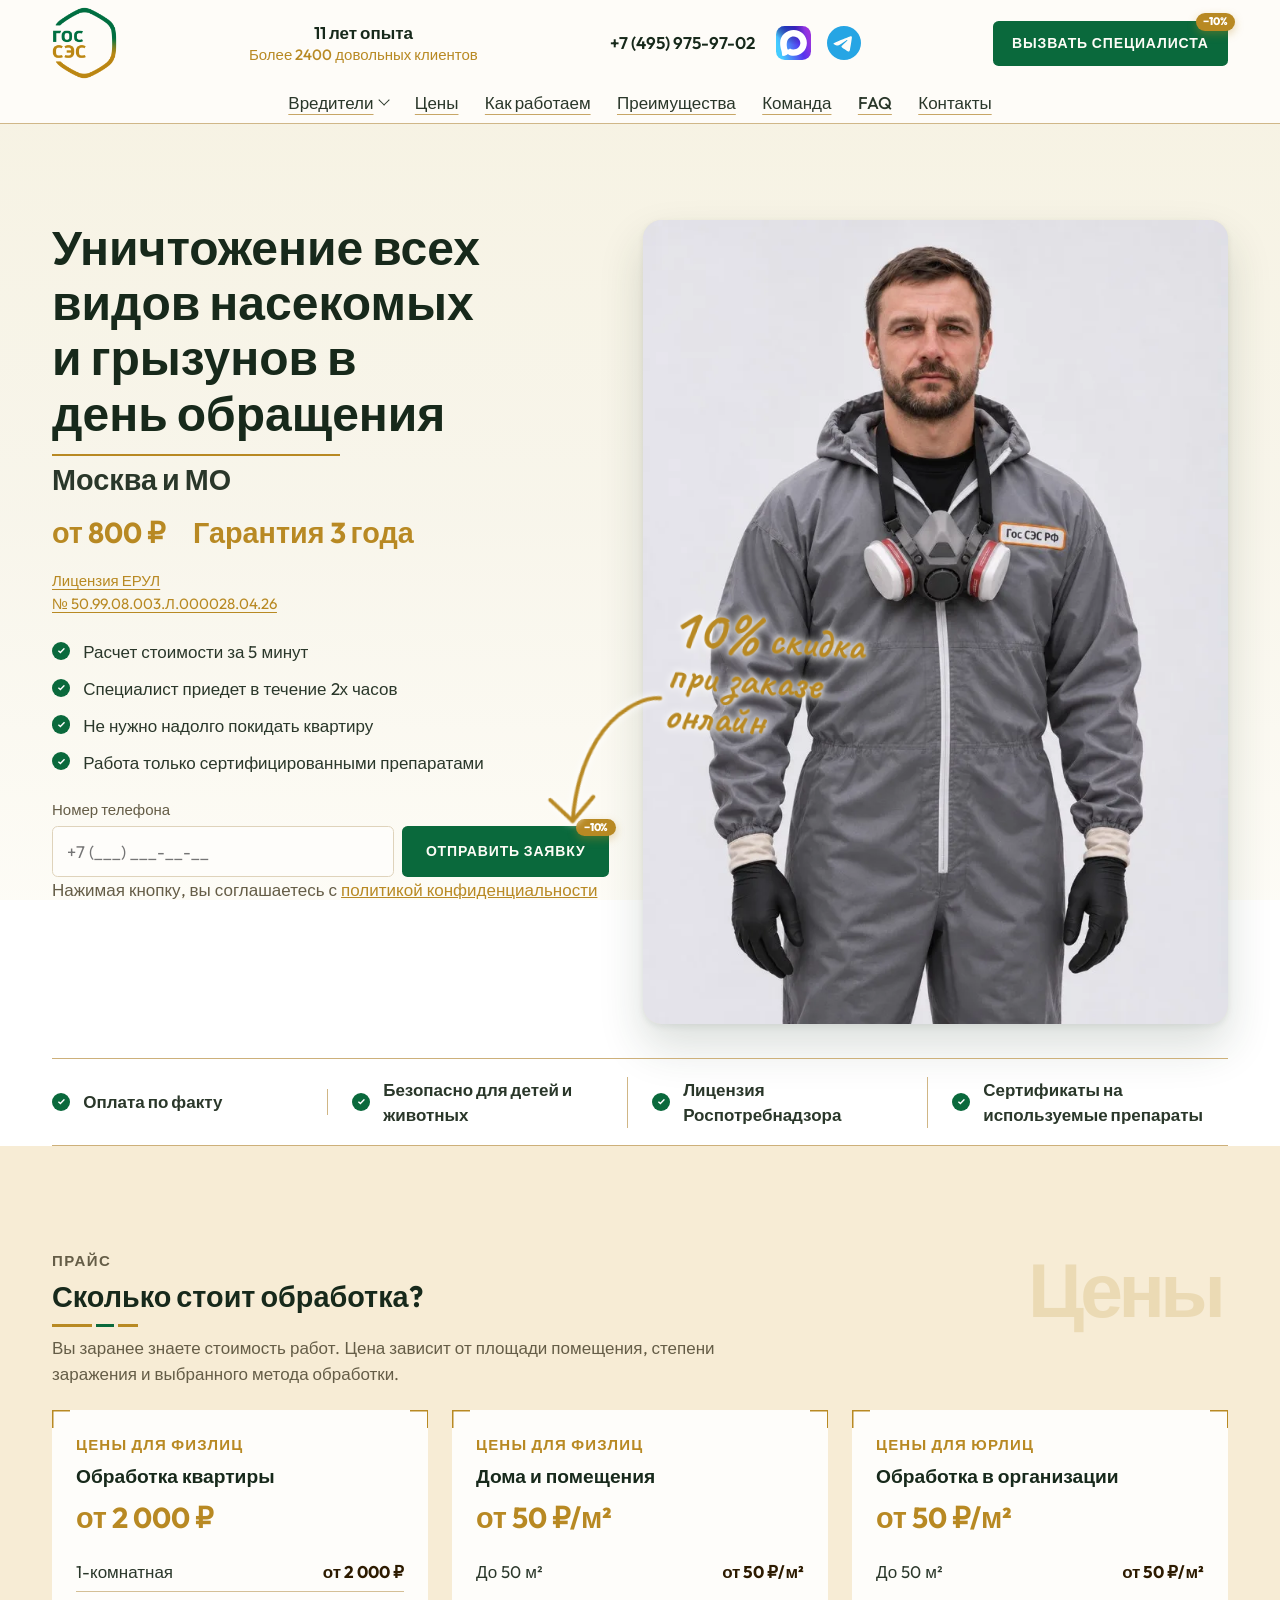
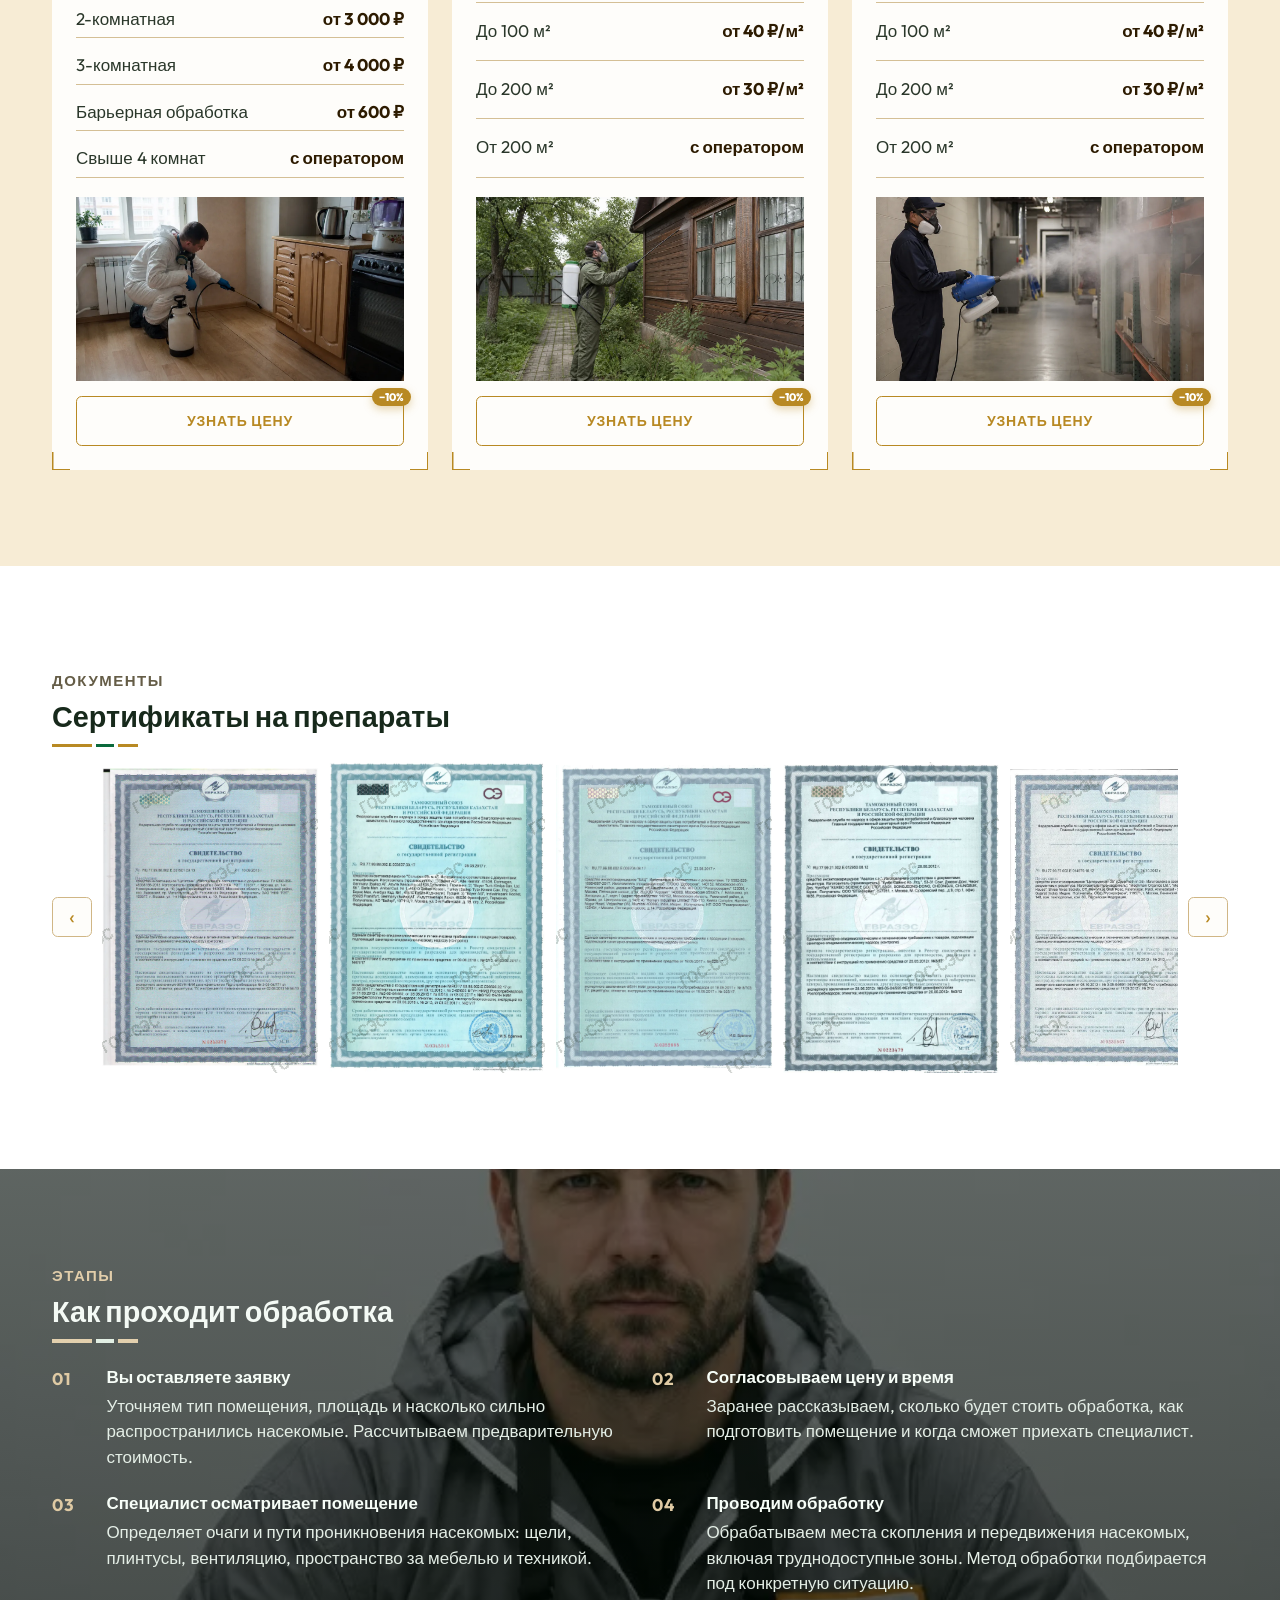
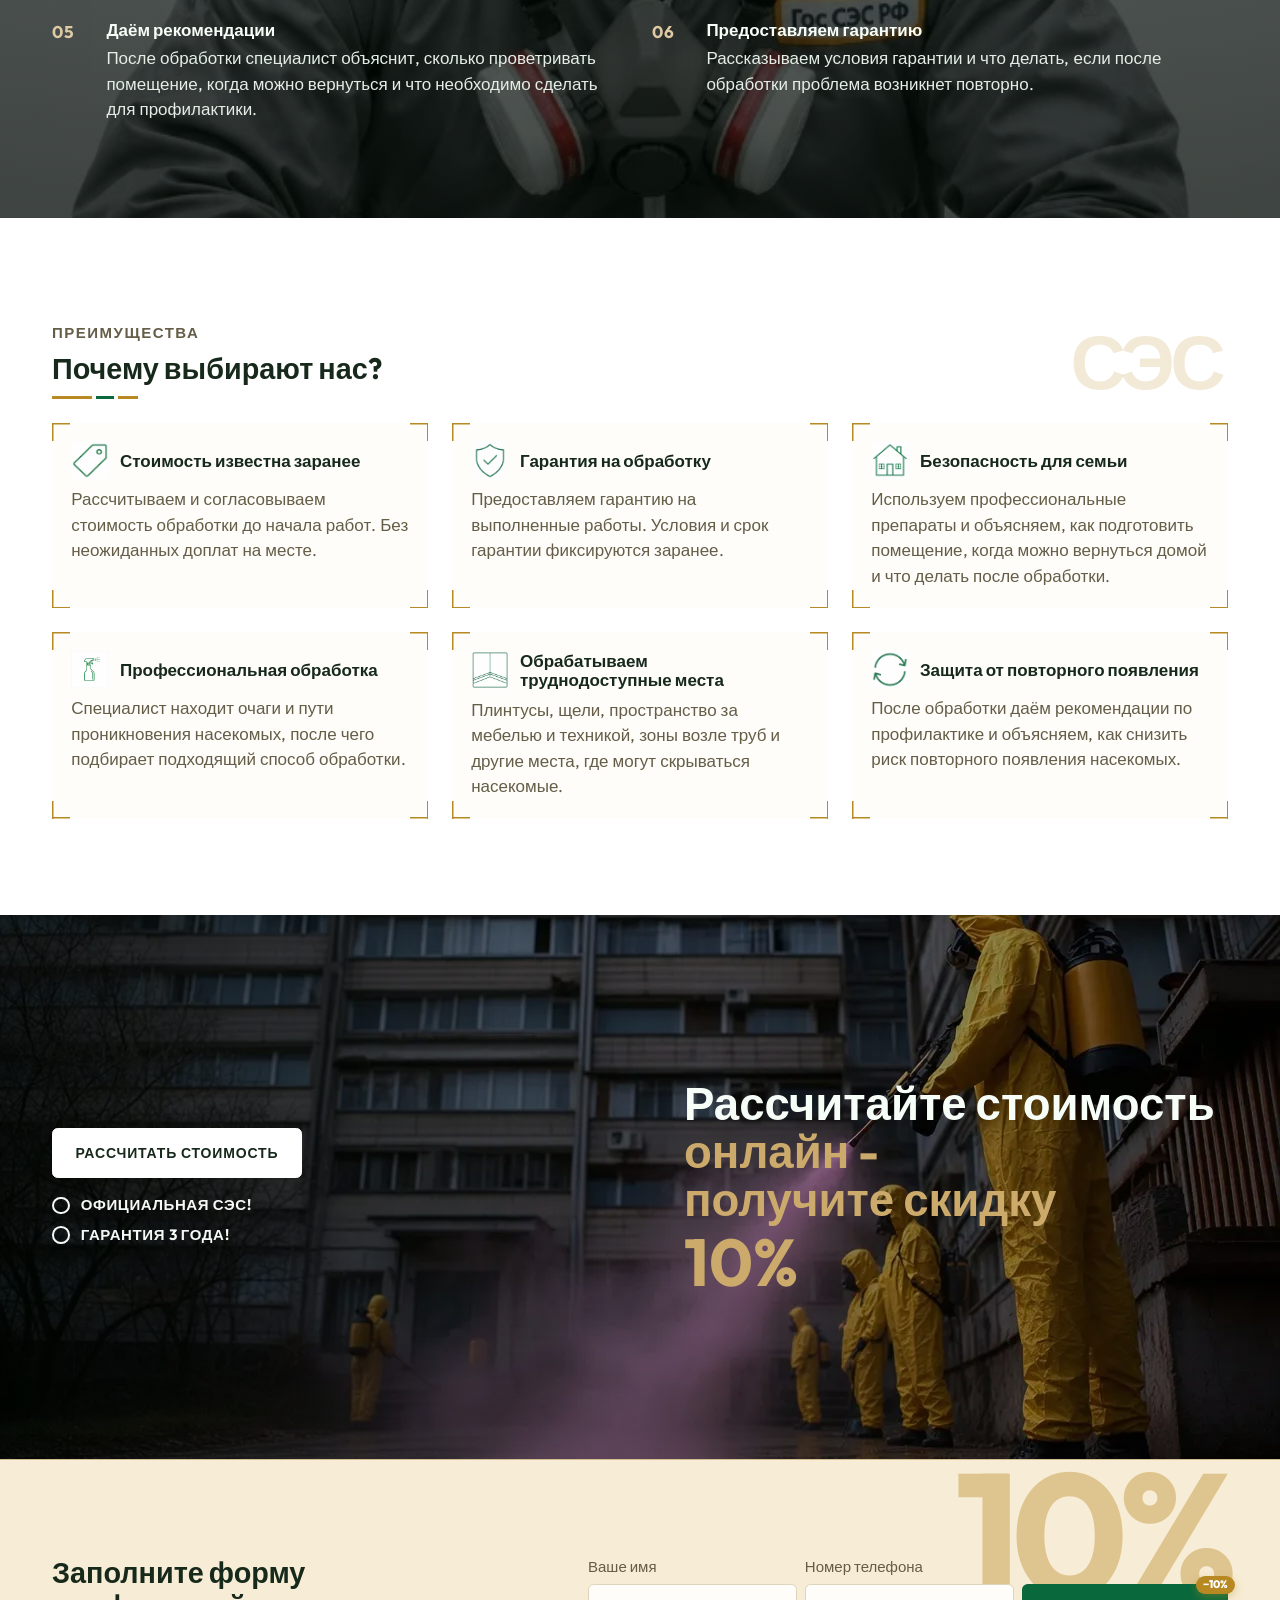
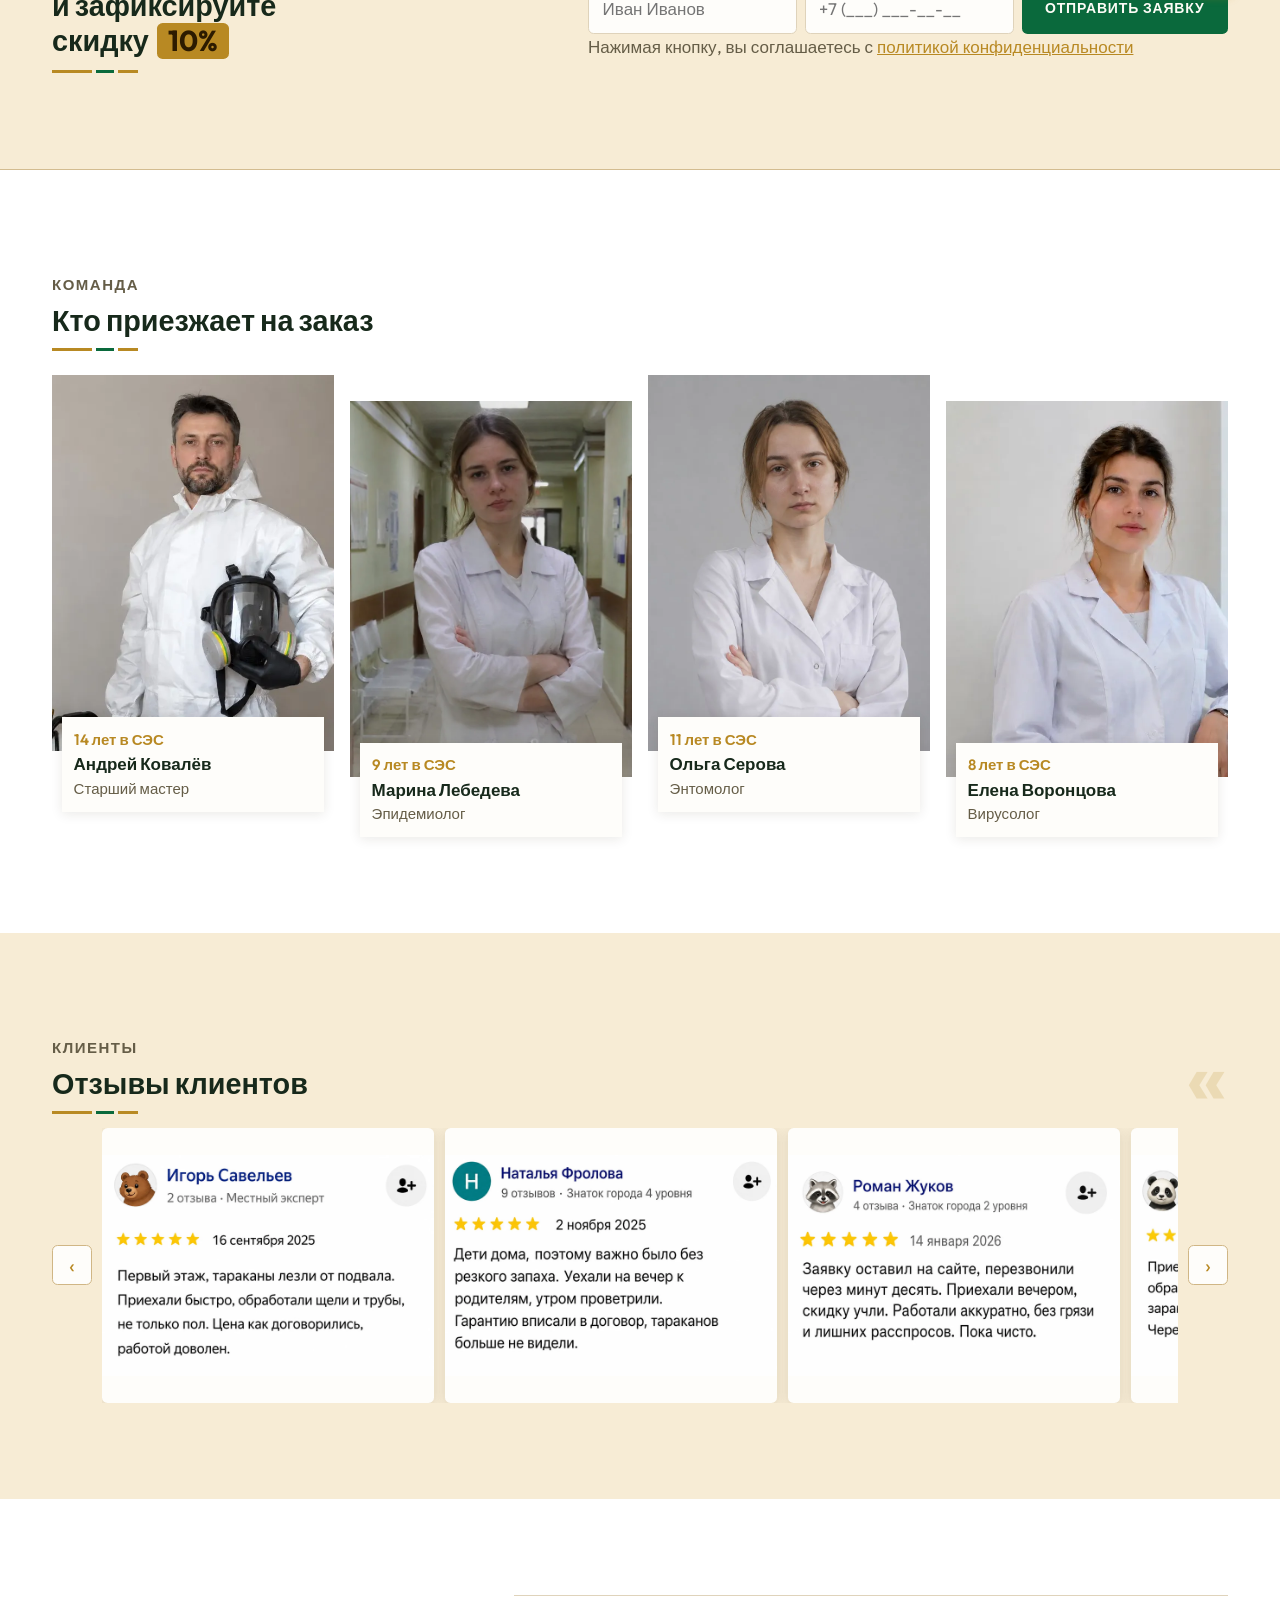
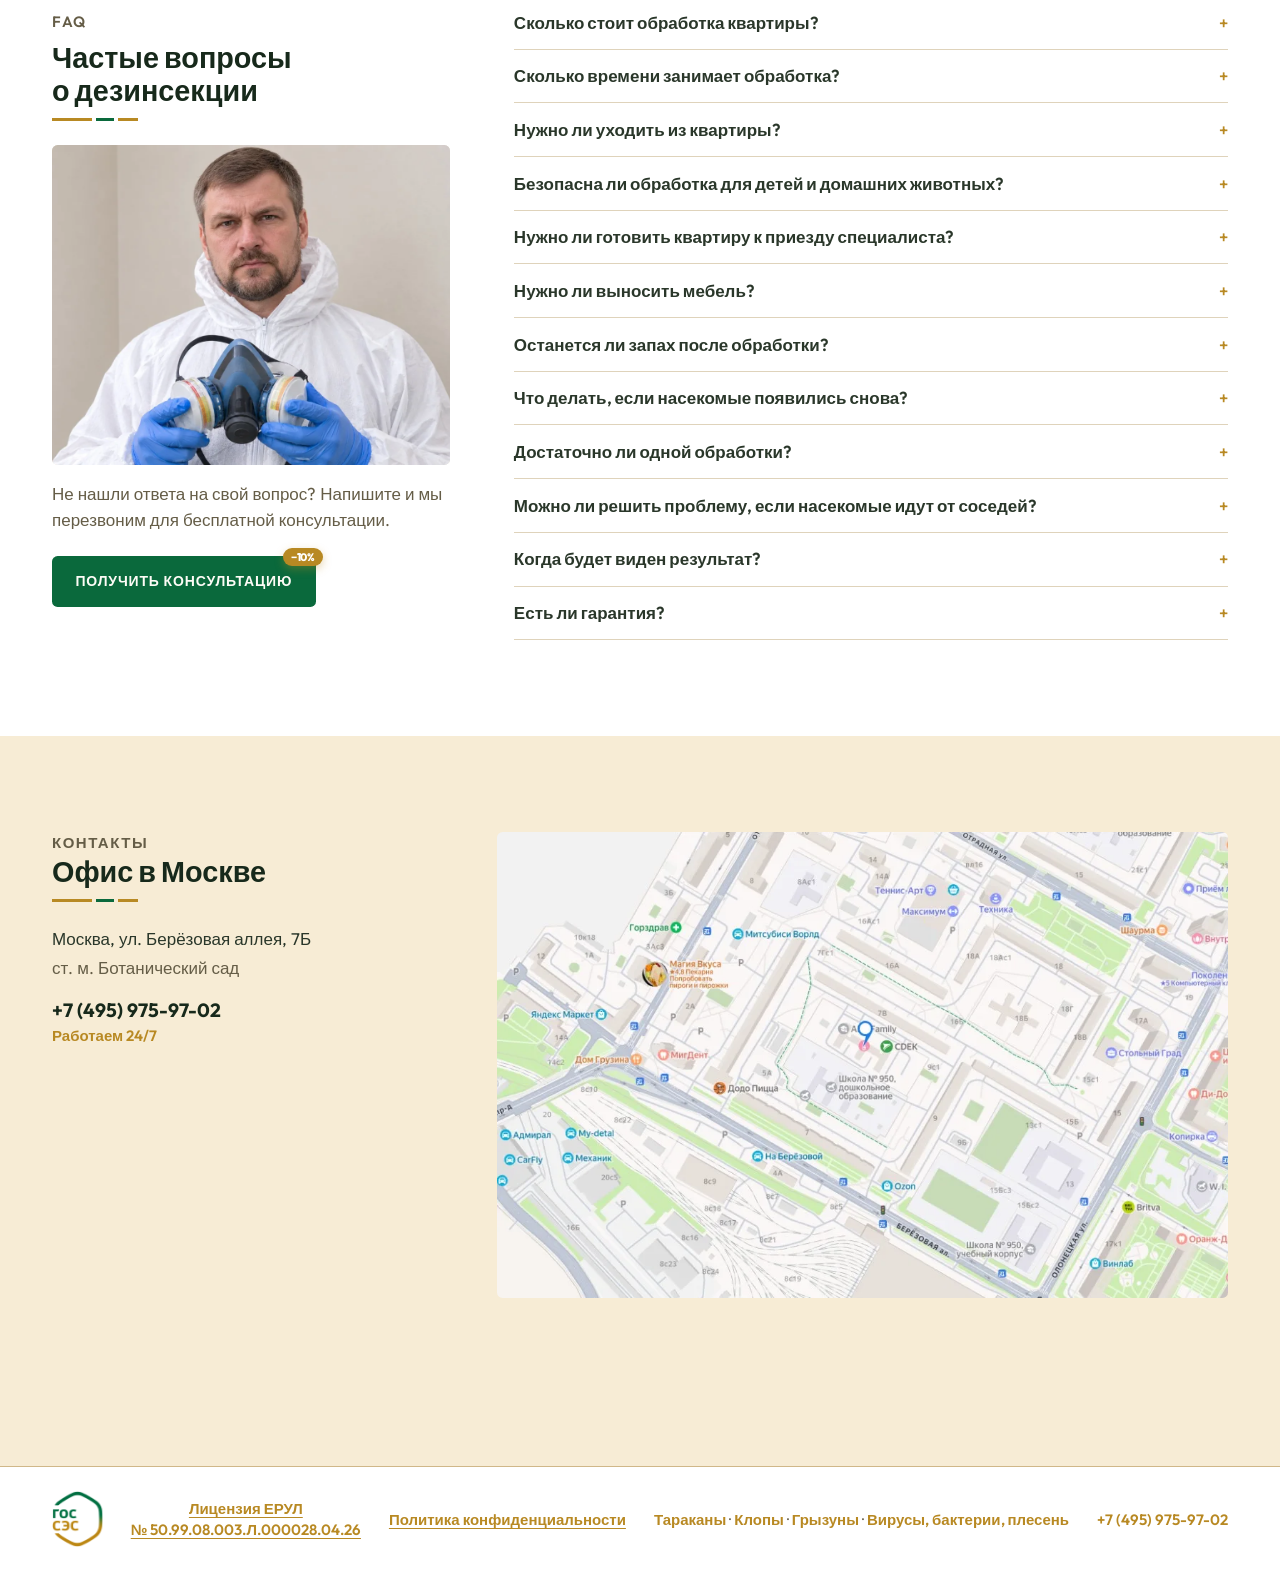
==== index.html @ 0b483801 "nav update" ====
<!DOCTYPE html>
<html lang="ru">
<head>
    <meta charset="utf-8">
    <meta name="viewport" content="width=device-width, initial-scale=1">
    <title>Уничтожение всех видов насекомых и грызунов в день обращения</title>
    <meta name="description" content="Профессиональная обработка квартир и домов. Гарантия в договоре. Цена известна заранее. Выезд от 30–60 минут.">
    <link rel="icon" href="assets/img/favicon/favicon.svg" type="image/svg+xml">
    <link rel="icon" href="assets/img/favicon/favicon.ico" sizes="48x48">
    <link rel="apple-touch-icon" href="assets/img/favicon/apple-touch-icon.png">
    <meta name="theme-color" content="#f4f0e6">
    <link rel="preconnect" href="https://fonts.googleapis.com">
    <link rel="preconnect" href="https://fonts.gstatic.com" crossorigin>
    <link href="https://fonts.googleapis.com/css2?family=Caveat:wght@700&family=Outfit:wght@400;500;600;700&display=swap" rel="stylesheet">
    <link rel="stylesheet" href="assets/css/main.css">
    <!-- Yandex.Metrika counter -->
    <script type="text/javascript">
        (function(m,e,t,r,i,k,a){
            m[i]=m[i]||function(){(m[i].a=m[i].a||[]).push(arguments)};
            m[i].l=1*new Date();
            for (var j = 0; j < document.scripts.length; j++) {if (document.scripts[j].src === r) { return; }}
            k=e.createElement(t),a=e.getElementsByTagName(t)[0],k.async=1,k.src=r,a.parentNode.insertBefore(k,a)
        })(window, document,'script','https://mc.yandex.ru/metrika/tag.js?id=114209573', 'ym');

        ym(114209573, 'init', {ssr:true, webvisor:true, clickmap:true, ecommerce:"dataLayer", referrer: document.referrer, url: location.href, accurateTrackBounce:true, trackLinks:true});
    </script>
    <noscript><div><img src="https://mc.yandex.ru/watch/114209573" style="position:absolute; left:-9999px;" alt="" /></div></noscript>
    <!-- /Yandex.Metrika counter -->
</head>
<body>
    <header class="site-header">
        <div class="wrap">
            <a class="site-logo" href="index.html">
                <img src="assets/img/logo.webp" alt="ГОС СЭС">
                <span>ГОС СЭС</span>
            </a>
            <input class="nav-check visually-hidden" id="nav-on" type="checkbox">
            <div class="header-end">
                <div class="header-meta is-stats">
                    <p class="header-city">11 лет опыта</p>
                    <p class="header-hours">Более 2400 довольных клиентов</p>
                </div>
                <div class="header-mid">
                    <a class="header-phone" href="tel:+74959759702">+7 (495) 975-97-02</a>
                    <div class="header-social">
                        <a href="https://max.ru/u/f9LHodD0cOJitkMRdVPSU_ykallpCi2oolahQbnlsm-IitpahW5vZCmAij8" target="_blank" rel="noopener noreferrer"><img src="assets/img/social-max.svg" alt="Макс" width="24" height="24"></a>
                        <a href="https://t.me/dezcentrses" target="_blank" rel="noopener noreferrer"><img src="assets/img/social-tg.svg" alt="Telegram" width="24" height="24"></a>
                    </div>
                </div>
                <a class="btn btn-primary" href="#call" data-open-modal>Вызвать специалиста<span class="btn-off" aria-hidden="true">−10%</span></a>
            </div>
            <label class="nav-burger" for="nav-on">
                <span class="visually-hidden">Меню</span>
                <span class="nav-burger-icon" aria-hidden="true"></span>
            </label>
            <div class="nav-modal">
                <label class="nav-modal-dismiss" for="nav-on">
                    <span class="visually-hidden">Закрыть меню</span>
                </label>
                <div class="nav-modal-card">
                    <nav class="site-nav" aria-label="Разделы">
                        <details class="nav-drop">
                            <summary>Вредители</summary>
                            <div class="nav-drop-list">
                                <a href="tarakany.html">Тараканы</a>
                                <a href="klopy.html">Клопы</a>
                                <a href="gryzuny.html">Грызуны</a>
                                <a href="dezinfekciya.html">Вирусы, бактерии, плесень</a>
                            </div>
                        </details>
                        <a href="#services">Цены</a>
                        <a href="#process">Как работаем</a>
                        <a href="#why">Преимущества</a>
                        <a href="#team">Команда</a>
                        <a href="#faq">FAQ</a>
                        <a href="#contacts">Контакты</a>
                    </nav>
                    <div class="nav-modal-end">
                        <div class="header-meta is-stats">
                            <p class="header-city">11 лет опыта</p>
                            <p class="header-hours">Более 2400 довольных клиентов</p>
                        </div>
                        <div class="header-social">
                            <a href="https://max.ru/u/f9LHodD0cOJitkMRdVPSU_ykallpCi2oolahQbnlsm-IitpahW5vZCmAij8" target="_blank" rel="noopener noreferrer"><img src="assets/img/social-max.svg" alt="Макс" width="24" height="24"></a>
                            <a href="https://t.me/dezcentrses" target="_blank" rel="noopener noreferrer"><img src="assets/img/social-tg.svg" alt="Telegram" width="24" height="24"></a>
                        </div>
                        <a class="header-phone" href="tel:+74959759702">+7 (495) 975-97-02</a>
                        <a class="btn btn-primary" href="#call" data-open-modal>Вызвать специалиста<span class="btn-off" aria-hidden="true">−10%</span></a>
                    </div>
                </div>
            </div>
        </div>
    </header>

    <main id="content">
        <section class="hero">
            <div class="wrap hero-grid">
                <div class="hero-copy">
                    <div class="hero-lead">
                        <h1>Уничтожение всех видов насекомых и грызунов в день обращения</h1>
                        <p class="hero-place">Москва и МО</p>
                    </div>
                    <p class="hero-price"><span class="hero-price-sum">от 800 ₽</span><span class="hero-guarantee">Гарантия 3 года</span></p>
                    <p class="hero-license"><a href="assets/img/license-erul.webp" data-open-doc>Лицензия ЕРУЛ<br>№ 50.99.08.003.Л.000028.04.26</a></p>
                    <ul class="checks" role="list">
                        <li>Расчет стоимости за 5 минут</li>
                        <li>Специалист приедет в течение 2х часов</li>
                        <li>Не нужно надолго покидать квартиру</li>
                        <li>Работа только сертифицированными препаратами</li>
                    </ul>
                    <div class="hero-form">
                    <p class="hero-offer">
                        <span class="hero-offer-text"><b>10%</b> скидка при заказе онлайн</span>
                        <svg class="hero-offer-arrow" viewBox="0 0 160 136" fill="none" aria-hidden="true">
                            <path d="M148 16c-18-6-52 2-78 28-18 18-34 42-46 78"/>
                            <path d="M6 94 24 122 52 102"/>
                        </svg>
                    </p>
                    <div class="form-box">
                        <form action="#" method="post" novalidate>
                            <div class="form-row is-phone">
                                <div class="field">
                                    <label for="hero-phone">Номер телефона</label>
                                    <input id="hero-phone" name="phone" type="tel" inputmode="tel" autocomplete="tel" placeholder="+7 (___) ___-__-__" required>
                                </div>
                                <button class="btn btn-primary" type="submit">Отправить заявку<span class="btn-off" aria-hidden="true">−10%</span></button>
                            </div>
                            <p class="form-error" hidden></p>
                            <p class="form-note">Нажимая кнопку, вы соглашаетесь с <a href="privacy.html">политикой конфиденциальности</a></p>
                        </form>
                        <p class="form-done" hidden>Заявка принята. Перезвоним согласовать время.</p>
                    </div>
                    </div>
                </div>
                <figure class="hero-visual">
                    <img src="assets/img/hero.webp" alt="Специалист Гос СЭС в защитном костюме" width="745" height="1024" fetchpriority="high">
                </figure>
            </div>
        </section>

        <section class="trust" aria-label="Коротко">
            <ul class="trust-list checks wrap" role="list">
                <li>Оплата по факту</li>
                <li>Безопасно для детей и животных</li>
                <li>Лицензия Роспотребнадзора</li>
                <li>Сертификаты на используемые препараты</li>
            </ul>
        </section>

        <section class="section" id="services" data-mark="Цены">
            <div class="wrap">
                <div class="section-head">
                    <p class="section-kicker">Прайс</p>
                    <h2>Сколько стоит обработка?</h2>
                    <p>Вы заранее знаете стоимость работ. Цена зависит от площади помещения, степени заражения и выбранного метода обработки.</p>
                </div>
                <div class="price-board" id="price">
                    <article class="price-row mark-frame">
                        <p class="price-kind">Цены для физлиц</p>
                        <h3>Обработка квартиры</h3>
                        <p class="amount">от 2 000 ₽</p>
                        <ul class="price-list" role="list">
                            <li><span>1-комнатная</span><b>от 2 000 ₽</b></li>
                            <li><span>2-комнатная</span><b>от 3 000 ₽</b></li>
                            <li><span>3-комнатная</span><b>от 4 000 ₽</b></li>
                            <li><span>Барьерная обработка</span><b>от 600 ₽</b></li>
                            <li><span>Свыше 4 комнат</span><b>с оператором</b></li>
                        </ul>
                        <figure class="price-shot">
                            <img src="assets/img/price-apartment.webp" alt="Обработка квартиры" width="1200" height="800" loading="lazy">
                        </figure>
                        <a class="btn btn-ghost" href="#call" data-open-modal data-plan="Обработка квартиры">Узнать цену<span class="btn-off" aria-hidden="true">−10%</span></a>
                    </article>
                    <article class="price-row mark-frame">
                        <p class="price-kind">Цены для физлиц</p>
                        <h3>Дома и помещения</h3>
                        <p class="amount">от 50 ₽/м²</p>
                        <ul class="price-list" role="list">
                            <li><span>До 50 м²</span><b>от 50 ₽/м²</b></li>
                            <li><span>До 100 м²</span><b>от 40 ₽/м²</b></li>
                            <li><span>До 200 м²</span><b>от 30 ₽/м²</b></li>
                            <li><span>От 200 м²</span><b>с оператором</b></li>
                        </ul>
                        <figure class="price-shot">
                            <img src="assets/img/price-house.webp" alt="Обработка частного дома" width="1200" height="800" loading="lazy">
                        </figure>
                        <a class="btn btn-ghost" href="#call" data-open-modal data-plan="Дома и помещения">Узнать цену<span class="btn-off" aria-hidden="true">−10%</span></a>
                    </article>
                    <article class="price-row mark-frame">
                        <p class="price-kind">Цены для юрлиц</p>
                        <h3>Обработка в организации</h3>
                        <p class="amount">от 50 ₽/м²</p>
                        <ul class="price-list" role="list">
                            <li><span>До 50 м²</span><b>от 50 ₽/м²</b></li>
                            <li><span>До 100 м²</span><b>от 40 ₽/м²</b></li>
                            <li><span>До 200 м²</span><b>от 30 ₽/м²</b></li>
                            <li><span>От 200 м²</span><b>с оператором</b></li>
                        </ul>
                        <figure class="price-shot">
                            <img src="assets/img/price-org.webp" alt="Обработка организации" width="1200" height="800" loading="lazy">
                        </figure>
                        <a class="btn btn-ghost" href="#call" data-open-modal data-plan="Обработка в организации">Узнать цену<span class="btn-off" aria-hidden="true">−10%</span></a>
                    </article>
                </div>
            </div>
        </section>

        <section class="section" id="certs">
            <div class="wrap">
                <div class="section-head">
                    <p class="section-kicker">Документы</p>
                    <h2>Сертификаты на препараты</h2>
                </div>
                <div class="certs-carousel" data-shot-carousel="#cert-view">
                    <button class="certs-arrow is-prev" type="button" aria-label="Назад">‹</button>
                    <div class="certs-track">
                        <button class="certs-item" type="button" data-cert-src="assets/img/certs/01-cigatrin.webp">
                            <img src="assets/img/certs/01-cigatrin.webp" alt="Свидетельство: Цигатрин" width="1221" height="1680" loading="lazy">
                        </button>
                        <button class="certs-item" type="button" data-cert-src="assets/img/certs/02-solfac-ew50.webp">
                            <img src="assets/img/certs/02-solfac-ew50.webp" alt="Свидетельство: Сольфак EW 50" width="1187" height="1680" loading="lazy">
                        </button>
                        <button class="certs-item" type="button" data-cert-src="assets/img/certs/03-bac-2017.webp">
                            <img src="assets/img/certs/03-bac-2017.webp" alt="Свидетельство о государственной регистрации, 2017" width="1180" height="1680" loading="lazy">
                        </button>
                        <button class="certs-item" type="button" data-cert-src="assets/img/certs/04-sv-2012.webp">
                            <img src="assets/img/certs/04-sv-2012.webp" alt="Свидетельство о государственной регистрации, 2012" width="1197" height="1680" loading="lazy">
                        </button>
                        <button class="certs-item" type="button" data-cert-src="assets/img/certs/05-scan.webp">
                            <img src="assets/img/certs/05-scan.webp" alt="Свидетельство: Циперметрин 25" width="744" height="1024" loading="lazy">
                        </button>
                        <button class="certs-item" type="button" data-cert-src="assets/img/certs/06-agran.webp">
                            <img src="assets/img/certs/06-agran.webp" alt="Свидетельство: Агран" width="1187" height="1680" loading="lazy">
                        </button>
                        <button class="certs-item" type="button" data-cert-src="assets/img/certs/07-acetin-super.webp">
                            <img src="assets/img/certs/07-acetin-super.webp" alt="Свидетельство: Ацетин Супер КЭ" width="1188" height="1680" loading="lazy">
                        </button>
                        <button class="certs-item" type="button" data-cert-src="assets/img/certs/08-titan.webp">
                            <img src="assets/img/certs/08-titan.webp" alt="Свидетельство: Титан" width="1226" height="1680" loading="lazy">
                        </button>
                        <button class="certs-item" type="button" data-cert-src="assets/img/certs/09-imidin-forte.webp">
                            <img src="assets/img/certs/09-imidin-forte.webp" alt="Свидетельство: Имидин Фортэ" width="1177" height="1680" loading="lazy">
                        </button>
                        <button class="certs-item" type="button" data-cert-src="assets/img/certs/10-solfac-duo.webp">
                            <img src="assets/img/certs/10-solfac-duo.webp" alt="Свидетельство: Сольфак Дуо СК 7,5%" width="1187" height="1679" loading="lazy">
                        </button>
                        <button class="certs-item" type="button" data-cert-src="assets/img/certs/11-k-othrine.webp">
                            <img src="assets/img/certs/11-k-othrine.webp" alt="Свидетельство: К-Отрин СК 50" width="1186" height="1680" loading="lazy">
                        </button>
                        <button class="certs-item" type="button" data-cert-src="assets/img/certs/12-effectiv.webp">
                            <img src="assets/img/certs/12-effectiv.webp" alt="Свидетельство: Эффектив" width="1186" height="1680" loading="lazy">
                        </button>
                        <button class="certs-item" type="button" data-cert-src="assets/img/certs/13-bombei.webp">
                            <img src="assets/img/certs/13-bombei.webp" alt="Свидетельство: Бомбей" width="1188" height="1680" loading="lazy">
                        </button>
                    </div>
                    <button class="certs-arrow is-next" type="button" aria-label="Вперёд">›</button>
                </div>
            </div>
        </section>

        <section class="process" id="process">
            <div class="process-bg" aria-hidden="true">
                <img src="assets/img/process.webp" alt="" width="683" height="1024" loading="lazy">
            </div>
            <div class="wrap process-copy">
                <p class="section-kicker">Этапы</p>
                <h2>Как проходит обработка</h2>
                <ol class="process-list">
                    <li>
                        <span class="process-num" aria-hidden="true">01</span>
                        <div>
                            <h3>Вы оставляете заявку</h3>
                            <p>Уточняем тип помещения, площадь и насколько сильно распространились насекомые. Рассчитываем предварительную стоимость.</p>
                        </div>
                    </li>
                    <li>
                        <span class="process-num" aria-hidden="true">02</span>
                        <div>
                            <h3>Согласовываем цену и время</h3>
                            <p>Заранее рассказываем, сколько будет стоить обработка, как подготовить помещение и когда сможет приехать специалист.</p>
                        </div>
                    </li>
                    <li>
                        <span class="process-num" aria-hidden="true">03</span>
                        <div>
                            <h3>Специалист осматривает помещение</h3>
                            <p>Определяет очаги и пути проникновения насекомых: щели, плинтусы, вентиляцию, пространство за мебелью и техникой.</p>
                        </div>
                    </li>
                    <li>
                        <span class="process-num" aria-hidden="true">04</span>
                        <div>
                            <h3>Проводим обработку</h3>
                            <p>Обрабатываем места скопления и передвижения насекомых, включая труднодоступные зоны. Метод обработки подбирается под конкретную ситуацию.</p>
                        </div>
                    </li>
                    <li>
                        <span class="process-num" aria-hidden="true">05</span>
                        <div>
                            <h3>Даём рекомендации</h3>
                            <p>После обработки специалист объяснит, сколько проветривать помещение, когда можно вернуться и что необходимо сделать для профилактики.</p>
                        </div>
                    </li>
                    <li>
                        <span class="process-num" aria-hidden="true">06</span>
                        <div>
                            <h3>Предоставляем гарантию</h3>
                            <p>Рассказываем условия гарантии и что делать, если после обработки проблема возникнет повторно.</p>
                        </div>
                    </li>
                </ol>
            </div>
        </section>

        <section class="section" id="why" data-mark="СЭС">
            <div class="wrap">
                <div class="section-head">
                    <p class="section-kicker">Преимущества</p>
                    <h2>Почему выбирают нас?</h2>
                </div>
                <ul class="reasons-list" role="list">
                    <li>
                        <div class="reasons-head">
                            <img src="assets/img/icons/icon-price.webp" alt="" width="48" height="48">
                            <h3>Стоимость известна заранее</h3>
                        </div>
                        <p>Рассчитываем и согласовываем стоимость обработки до начала работ. Без неожиданных доплат на месте.</p>
                    </li>
                    <li>
                        <div class="reasons-head">
                            <img src="assets/img/icons/icon-guarantee.webp" alt="" width="48" height="48">
                            <h3>Гарантия на обработку</h3>
                        </div>
                        <p>Предоставляем гарантию на выполненные работы. Условия и срок гарантии фиксируются заранее.</p>
                    </li>
                    <li>
                        <div class="reasons-head">
                            <img src="assets/img/icons/icon-family.webp" alt="" width="48" height="48">
                            <h3>Безопасность для семьи</h3>
                        </div>
                        <p>Используем профессиональные препараты и объясняем, как подготовить помещение, когда можно вернуться домой и что делать после обработки.</p>
                    </li>
                    <li>
                        <div class="reasons-head">
                            <img src="assets/img/icons/icon-treatment.webp" alt="" width="48" height="48">
                            <h3>Профессиональная обработка</h3>
                        </div>
                        <p>Специалист находит очаги и пути проникновения насекомых, после чего подбирает подходящий способ обработки.</p>
                    </li>
                    <li>
                        <div class="reasons-head">
                            <img src="assets/img/icons/icon-corners.webp" alt="" width="48" height="48">
                            <h3>Обрабатываем труднодоступные места</h3>
                        </div>
                        <p>Плинтусы, щели, пространство за мебелью и техникой, зоны возле труб и другие места, где могут скрываться насекомые.</p>
                    </li>
                    <li>
                        <div class="reasons-head">
                            <img src="assets/img/icons/icon-prevention.webp" alt="" width="48" height="48">
                            <h3>Защита от повторного появления</h3>
                        </div>
                        <p>После обработки даём рекомендации по профилактике и объясняем, как снизить риск повторного появления насекомых.</p>
                    </li>
                </ul>
            </div>
        </section>

        <section class="quiz">
            <div class="quiz-bg" aria-hidden="true">
                <img src="assets/img/quiz-treatment.webp" alt="" width="1280" height="720" loading="lazy">
            </div>
            <div class="wrap quiz-grid">
                <div class="quiz-side">
                    <button class="btn quiz-start" type="button">Рассчитать стоимость</button>
                    <ul class="quiz-points" role="list">
                        <li>Официальная СЭС!</li>
                        <li>Гарантия 3 года!</li>
                    </ul>
                </div>
                <div class="quiz-copy">
                    <h2>Рассчитайте стоимость<span class="quiz-offer">онлайн - получите скидку</span><span class="quiz-off">10%</span></h2>
                </div>
            </div>
            <div class="wrap quiz-panel is-off">
                <button class="quiz-back" type="button"><img src="assets/img/quiz/back.svg" alt="" width="24" height="24">Назад</button>
                <div class="quiz-step">
                    <h3 tabindex="-1">Какая у вас проблема?</h3>
                    <div class="quiz-options">
                        <button class="quiz-option" type="button" data-quiz-value="Насекомые">
                            <img src="assets/img/quiz/bug.svg" alt="" width="48" height="48">
                            <span>Насекомые</span>
                        </button>
                        <button class="quiz-option" type="button" data-quiz-value="Грызуны">
                            <img src="assets/img/quiz/rodent.svg" alt="" width="48" height="48">
                            <span>Грызуны</span>
                        </button>
                        <button class="quiz-option" type="button" data-quiz-value="Запах">
                            <img src="assets/img/quiz/smell.svg" alt="" width="48" height="48">
                            <span>Запах</span>
                        </button>
                        <button class="quiz-option" type="button" data-quiz-value="Плесень">
                            <img src="assets/img/quiz/mold.svg" alt="" width="48" height="48">
                            <span>Плесень</span>
                        </button>
                        <button class="quiz-option" type="button" data-quiz-value="Другое">
                            <img src="assets/img/quiz/other.svg" alt="" width="48" height="48">
                            <span>Другое</span>
                        </button>
                    </div>
                </div>
                <div class="quiz-step is-off">
                    <h3 tabindex="-1">Где необходимо произвести обработку?</h3>
                    <div class="quiz-options">
                        <button class="quiz-option" type="button" data-quiz-value="Квартира">
                            <img src="assets/img/quiz/flat.svg" alt="" width="48" height="48">
                            <span>Квартира</span>
                        </button>
                        <button class="quiz-option" type="button" data-quiz-value="Дом">
                            <img src="assets/img/quiz/house.svg" alt="" width="48" height="48">
                            <span>Дом</span>
                        </button>
                        <button class="quiz-option" type="button" data-quiz-value="Участок">
                            <img src="assets/img/quiz/plot.svg" alt="" width="48" height="48">
                            <span>Участок</span>
                        </button>
                        <button class="quiz-option" type="button" data-quiz-value="Коммерческое помещение">
                            <img src="assets/img/quiz/shop.svg" alt="" width="48" height="48">
                            <span>Коммерческое помещение</span>
                        </button>
                        <button class="quiz-option" type="button" data-quiz-value="Другое">
                            <img src="assets/img/quiz/other.svg" alt="" width="48" height="48">
                            <span>Другое</span>
                        </button>
                    </div>
                </div>
                <div class="quiz-step is-off">
                    <h3 tabindex="-1">Как быстро требуется обработка?</h3>
                    <div class="quiz-options">
                        <button class="quiz-option" type="button" data-quiz-value="Срочно — сегодня">
                            <img src="assets/img/quiz/clock.svg" alt="" width="48" height="48">
                            <span>Срочно — сегодня</span>
                        </button>
                        <button class="quiz-option" type="button" data-quiz-value="В ближайшие 2–3 дня">
                            <img src="assets/img/quiz/calendar.svg" alt="" width="48" height="48">
                            <span>В ближайшие 2–3 дня</span>
                        </button>
                        <button class="quiz-option" type="button" data-quiz-value="В течение недели">
                            <img src="assets/img/quiz/week.svg" alt="" width="48" height="48">
                            <span>В течение недели</span>
                        </button>
                        <button class="quiz-option" type="button" data-quiz-value="Другое">
                            <img src="assets/img/quiz/other.svg" alt="" width="48" height="48">
                            <span>Другое</span>
                        </button>
                    </div>
                </div>
                <div class="quiz-step is-off">
                    <h3 tabindex="-1">Уже пробовали бороться с проблемой?</h3>
                    <div class="quiz-options">
                        <button class="quiz-option" type="button" data-quiz-value="Да, самостоятельно, но без результата">
                            <img src="assets/img/quiz/self.svg" alt="" width="48" height="48">
                            <span>Да, самостоятельно, но без результата</span>
                        </button>
                        <button class="quiz-option" type="button" data-quiz-value="Да, вызывали других специалистов — не помогло">
                            <img src="assets/img/quiz/specialists.svg" alt="" width="48" height="48">
                            <span>Да, вызывали других специалистов — не помогло</span>
                        </button>
                        <button class="quiz-option" type="button" data-quiz-value="Нет, сразу к профессионалам">
                            <img src="assets/img/quiz/shield.svg" alt="" width="48" height="48">
                            <span>Нет, сразу к профессионалам</span>
                        </button>
                    </div>
                </div>
                <form class="quiz-form quiz-step is-off" action="#" method="post" novalidate>
                    <h3 tabindex="-1">Куда отправить расчёт?</h3>
                    <input type="hidden" name="note" value="">
                    <div class="quiz-body">
                    <div class="quiz-fields">
                        <div class="field">
                            <label for="quiz-phone">Номер телефона</label>
                            <input id="quiz-phone" name="phone" type="tel" inputmode="tel" autocomplete="tel" maxlength="18" placeholder="+7 (___) ___-__-__" required>
                        </div>
                        <div class="field">
                            <label for="quiz-name">Ваше имя</label>
                            <input id="quiz-name" name="name" type="text" autocomplete="name" required>
                        </div>
                    </div>
                    <label class="quiz-consent">
                        <input type="checkbox" name="consent">
                        <span>Я согласен(-на) на обработку <a href="privacy.html">персональных данных</a> и с <a href="privacy.html">политикой конфиденциальности</a></span>
                    </label>
                    <p class="form-error" hidden></p>
                    <button class="btn btn-primary" type="submit">Отправить</button>
                    </div>
                </form>
            </div>
        </section>

        <section class="lead" id="lead">
            <div class="wrap lead-grid">
                <h2>Заполните форму и зафиксируйте скидку <span class="lead-off">10%</span></h2>
                <div class="form-box">
                    <form action="#" method="post" novalidate>
                        <div class="form-row is-lead">
                            <div class="field">
                                <label for="lead-name">Ваше имя</label>
                                <input id="lead-name" name="name" type="text" autocomplete="name" placeholder="Иван Иванов" required>
                            </div>
                            <div class="field">
                                <label for="lead-phone">Номер телефона</label>
                                <input id="lead-phone" name="phone" type="tel" inputmode="tel" autocomplete="tel" placeholder="+7 (___) ___-__-__" required>
                            </div>
                            <button class="btn btn-primary" type="submit">Отправить заявку<span class="btn-off" aria-hidden="true">−10%</span></button>
                        </div>
                        <p class="form-error" hidden></p>
                        <p class="form-note">Нажимая кнопку, вы соглашаетесь с <a href="privacy.html">политикой конфиденциальности</a></p>
                    </form>
                    <p class="form-done" hidden>Заявка принята. Перезвоним и зафиксируем скидку.</p>
                </div>
            </div>
        </section>

        <section class="section team" id="team">
            <div class="wrap">
                <div class="section-head">
                    <p class="section-kicker">Команда</p>
                    <h2>Кто приезжает на заказ</h2>
                </div>
                <ul class="team-list" role="list">
                    <li>
                        <figure class="team-card">
                            <img src="assets/img/team-master.webp" alt="Андрей Ковалёв, старший мастер" width="1024" height="682" loading="lazy">
                            <figcaption>
                                <p class="team-years">14 лет в СЭС</p>
                                <h3>Андрей Ковалёв</h3>
                                <p>Старший мастер</p>
                            </figcaption>
                        </figure>
                    </li>
                    <li>
                        <figure class="team-card">
                            <img src="assets/img/team-epidemiolog.webp" alt="Марина Лебедева, эпидемиолог" width="682" height="1024" loading="lazy">
                            <figcaption>
                                <p class="team-years">9 лет в СЭС</p>
                                <h3>Марина Лебедева</h3>
                                <p>Эпидемиолог</p>
                            </figcaption>
                        </figure>
                    </li>
                    <li>
                        <figure class="team-card">
                            <img src="assets/img/team-entomolog.webp" alt="Ольга Серова, энтомолог" width="1024" height="1004" loading="lazy">
                            <figcaption>
                                <p class="team-years">11 лет в СЭС</p>
                                <h3>Ольга Серова</h3>
                                <p>Энтомолог</p>
                            </figcaption>
                        </figure>
                    </li>
                    <li>
                        <figure class="team-card">
                            <img class="is-side" src="assets/img/team-virolog.webp" alt="Елена Воронцова, вирусолог" width="1024" height="682" loading="lazy">
                            <figcaption>
                                <p class="team-years">8 лет в СЭС</p>
                                <h3>Елена Воронцова</h3>
                                <p>Вирусолог</p>
                            </figcaption>
                        </figure>
                    </li>
                </ul>
            </div>
        </section>

        <section class="reviews" id="reviews" data-mark="«">
            <div class="wrap">
                <div class="section-head">
                    <p class="section-kicker">Клиенты</p>
                    <h2>Отзывы клиентов</h2>
                </div>
                <div class="certs-carousel reviews-carousel" data-shot-carousel="#review-view">
                    <button class="certs-arrow is-prev" type="button" aria-label="Назад">‹</button>
                    <div class="certs-track">
                        <button class="certs-item" type="button" data-cert-src="assets/img/reviews/review-maps-igor.webp">
                            <img src="assets/img/reviews/review-maps-igor.webp" alt="Отзыв Игоря Савельева на Яндекс Картах" width="1536" height="1024" loading="lazy">
                        </button>
                        <button class="certs-item" type="button" data-cert-src="assets/img/reviews/review-maps-natalya.webp">
                            <img src="assets/img/reviews/review-maps-natalya.webp" alt="Отзыв Натальи Фроловой на Яндекс Картах" width="1536" height="1024" loading="lazy">
                        </button>
                        <button class="certs-item" type="button" data-cert-src="assets/img/reviews/review-maps-roman.webp">
                            <img src="assets/img/reviews/review-maps-roman.webp" alt="Отзыв Романа Жукова на Яндекс Картах" width="1536" height="1024" loading="lazy">
                        </button>
                        <button class="certs-item" type="button" data-cert-src="assets/img/reviews/review-maps-maria.webp">
                            <img src="assets/img/reviews/review-maps-maria.webp" alt="Отзыв Марии Соколовой на Яндекс Картах" width="1536" height="1024" loading="lazy">
                        </button>
                        <button class="certs-item" type="button" data-cert-src="assets/img/reviews/review-maps-anna.webp">
                            <img src="assets/img/reviews/review-maps-anna.webp" alt="Отзыв Анны Кузнецовой на Яндекс Картах" width="959" height="609" loading="lazy">
                        </button>
                        <button class="certs-item" type="button" data-cert-src="assets/img/reviews/review-maps-andrey.webp">
                            <img src="assets/img/reviews/review-maps-andrey.webp" alt="Отзыв Андрея Белова на Яндекс Картах" width="1536" height="1024" loading="lazy">
                        </button>
                        <button class="certs-item" type="button" data-cert-src="assets/img/reviews/review-maps-dmitry.webp">
                            <img src="assets/img/reviews/review-maps-dmitry.webp" alt="Отзыв Дмитрия Орлова на Яндекс Картах" width="960" height="617" loading="lazy">
                        </button>
                        <button class="certs-item" type="button" data-cert-src="assets/img/reviews/review-maps-elena.webp">
                            <img src="assets/img/reviews/review-maps-elena.webp" alt="Отзыв Елены Смирновой на Яндекс Картах" width="956" height="792" loading="lazy">
                        </button>
                        <button class="certs-item" type="button" data-cert-src="assets/img/reviews/review-maps-olga.webp">
                            <img src="assets/img/reviews/review-maps-olga.webp" alt="Отзыв Ольги Васильевой на Яндекс Картах" width="1536" height="1024" loading="lazy">
                        </button>
                        <button class="certs-item" type="button" data-cert-src="assets/img/reviews/review-maps-ivan.webp">
                            <img src="assets/img/reviews/review-maps-ivan.webp" alt="Отзыв Ивана Петрова на Яндекс Картах" width="952" height="750" loading="lazy">
                        </button>
                    </div>
                    <button class="certs-arrow is-next" type="button" aria-label="Вперёд">›</button>
                </div>
            </div>
        </section>

        <section class="section faq" id="faq">
            <div class="wrap faq-grid">
                <div class="faq-intro">
                    <p class="section-kicker">FAQ</p>
                    <h2>Частые вопросы о дезинсекции</h2>
                    <figure class="faq-shot">
                        <img src="assets/img/faq.webp" alt="Специалист со средством защиты" width="1024" height="768" loading="lazy">
                    </figure>
                    <p>Не нашли ответа на свой вопрос? Напишите и мы перезвоним для бесплатной консультации.</p>
                    <a class="btn btn-primary" href="#call" data-open-modal>Получить консультацию<span class="btn-off" aria-hidden="true">−10%</span></a>
                </div>
                <div class="faq-list">
                    <details>
                        <summary>Сколько стоит обработка квартиры?</summary>
                        <p>Стоимость зависит от площади помещения, вида насекомых, степени заражения и выбранного метода. Предварительную цену специалист рассчитает до выезда после нескольких уточняющих вопросов.</p>
                    </details>
                    <details>
                        <summary>Сколько времени занимает обработка?</summary>
                        <p>Продолжительность зависит от площади и степени заражения. В большинстве случаев обработка обычной квартиры занимает около 30–60 минут.</p>
                    </details>
                    <details>
                        <summary>Нужно ли уходить из квартиры?</summary>
                        <p>Во время обработки в помещении не должны находиться посторонние люди и домашние животные. Специалист заранее расскажет, когда можно будет вернуться и сколько времени необходимо проветривать квартиру.</p>
                    </details>
                    <details>
                        <summary>Безопасна ли обработка для детей и домашних животных?</summary>
                        <p>Используем профессиональные средства для дезинсекции и соблюдаем требования к их применению. Перед обработкой расскажем, как подготовить помещение, продукты, детские вещи и домашних животных.</p>
                    </details>
                    <details>
                        <summary>Нужно ли готовить квартиру к приезду специалиста?</summary>
                        <p>Да, но сложной подготовки обычно не требуется. Необходимо убрать открытые продукты и посуду, обеспечить доступ к плинтусам и местам возможного скопления насекомых. Подробную инструкцию дадим заранее.</p>
                    </details>
                    <details>
                        <summary>Нужно ли выносить мебель?</summary>
                        <p>Обычно нет. Важно обеспечить специалисту доступ к плинтусам, трубам, пространству под раковиной и другим скрытым зонам.</p>
                    </details>
                    <details>
                        <summary>Останется ли запах после обработки?</summary>
                        <p>Это зависит от применяемого препарата и способа обработки. После завершения работ специалист расскажет, сколько необходимо проветривать помещение и какие поверхности следует протереть.</p>
                    </details>
                    <details>
                        <summary>Что делать, если насекомые появились снова?</summary>
                        <p>Повторное появление возможно, например, если они проникают из соседних квартир или общедомовых помещений. Специалист поможет определить возможные пути проникновения и даст рекомендации по профилактике. Если случай подпадает под условия гарантии, действуем согласно гарантийным обязательствам.</p>
                    </details>
                    <details>
                        <summary>Достаточно ли одной обработки?</summary>
                        <p>Во многих случаях одной профессиональной обработки достаточно, однако результат зависит от степени заражения, состояния помещения и источника появления насекомых. При сложных случаях специалист заранее объяснит, может ли потребоваться повторная обработка.</p>
                    </details>
                    <details>
                        <summary>Можно ли решить проблему, если насекомые идут от соседей?</summary>
                        <p>Обработка позволяет уничтожить насекомых в квартире и значительно снизить риск их повторного появления. Дополнительно специалист может рекомендовать обработку путей проникновения — вентиляции, щелей, зон возле труб и коммуникаций.</p>
                    </details>
                    <details>
                        <summary>Когда будет виден результат?</summary>
                        <p>Часть насекомых погибает во время и вскоре после обработки, однако действие препаратов продолжается некоторое время. Поэтому отдельные особи могут встречаться и после проведения дезинсекции.</p>
                    </details>
                    <details>
                        <summary>Есть ли гарантия?</summary>
                        <p>Да, на обработку предоставляется гарантия в соответствии с условиями оказания услуги. Срок и условия гарантии сообщаем до начала работ.</p>
                    </details>
                </div>
            </div>
        </section>

        <section class="section contacts" id="contacts">
            <div class="wrap contacts-grid">
                <div class="contacts-copy">
                    <div class="section-head">
                        <p class="section-kicker">Контакты</p>
                        <h2>Офис в Москве</h2>
                    </div>
                    <address class="contacts-address">
                        <p>Москва, ул. Берёзовая аллея, 7Б</p>
                        <p class="contacts-metro">ст. м. Ботанический сад</p>
                    </address>
                    <p><a class="contacts-phone" href="tel:+74959759702">+7 (495) 975-97-02</a></p>
                    <p class="contacts-hours">Работаем 24/7</p>
                </div>
                <div class="contacts-map">
                    <img src="assets/img/office-map.webp" alt="Офис на карте: Москва, ул. Берёзовая аллея, 7Б" width="1024" height="653" loading="lazy">
                </div>
            </div>
        </section>
    </main>

    <footer class="site-footer">
        <div class="wrap">
            <a class="site-logo" href="index.html">
                <img src="assets/img/logo.webp" alt="ГОС СЭС">
                <span>ГОС СЭС</span>
            </a>
            <p><a class="is-doc" href="assets/img/license-erul.webp" data-open-doc>Лицензия ЕРУЛ<br>№ 50.99.08.003.Л.000028.04.26</a></p>
            <p><a class="is-doc" href="privacy.html">Политика конфиденциальности</a></p>
            <p><a href="tarakany.html">Тараканы</a> · <a href="klopy.html">Клопы</a> · <a href="gryzuny.html">Грызуны</a> · <a href="dezinfekciya.html">Вирусы, бактерии, плесень</a></p>
            <p><a href="tel:+74959759702">+7 (495) 975-97-02</a></p>
        </div>
    </footer>

    <dialog class="modal" id="call" aria-labelledby="call-title">
        <button class="modal-close" type="button" data-close-modal aria-label="Закрыть"></button>
        <h2 id="call-title">Оставьте номер</h2>
        <div class="modal-deal">
            <span class="modal-deal-badge">−10%</span>
            <p class="modal-deal-text">Зафиксируем скидку 10% для заказа с сайта</p>
        </div>
        <p class="modal-lead">Перезвоним и согласуем время выезда.</p>
        <div class="form-box">
            <form action="#" method="post" novalidate>
                <input type="hidden" id="lead-plan" name="plan" value="">
                <div class="field">
                    <label for="modal-name">Ваше имя</label>
                    <input id="modal-name" name="name" type="text" autocomplete="name" placeholder="Иван Иванов" required>
                </div>
                <div class="field">
                    <label for="modal-phone">Номер телефона</label>
                    <input id="modal-phone" name="phone" type="tel" inputmode="tel" autocomplete="tel" placeholder="+7 (___) ___-__-__" required>
                </div>
                <button class="btn btn-primary" type="submit">Отправить заявку<span class="btn-off" aria-hidden="true">−10%</span></button>
                <p class="form-error" hidden></p>
                <p class="form-note">Нажимая кнопку, вы соглашаетесь с <a href="privacy.html">политикой конфиденциальности</a></p>
            </form>
            <p class="form-done" hidden>Заявка принята. Перезвоним согласовать время.</p>
        </div>
    </dialog>

    <dialog class="cert-lightbox" id="cert-view" aria-label="Просмотр сертификата">
        <button class="cert-lightbox-close" type="button" data-cert-close aria-label="Закрыть"></button>
        <div class="cert-lightbox-stage">
            <button class="certs-arrow is-prev" type="button" data-cert-prev aria-label="Предыдущий">‹</button>
            <img alt="">
            <button class="certs-arrow is-next" type="button" data-cert-next aria-label="Следующий">›</button>
        </div>
    </dialog>

    <dialog class="cert-lightbox" id="review-view" aria-label="Просмотр отзыва">
        <button class="cert-lightbox-close" type="button" data-cert-close aria-label="Закрыть"></button>
        <div class="cert-lightbox-stage">
            <button class="certs-arrow is-prev" type="button" data-cert-prev aria-label="Предыдущий">‹</button>
            <img alt="">
            <button class="certs-arrow is-next" type="button" data-cert-next aria-label="Следующий">›</button>
        </div>
    </dialog>

    <dialog class="cert-lightbox" id="license-view" aria-label="Просмотр лицензии">
        <button class="cert-lightbox-close" type="button" data-cert-close aria-label="Закрыть"></button>
        <div class="cert-lightbox-stage">
            <img src="assets/img/license-erul.webp" alt="Лицензия ЕРУЛ № 50.99.08.003.Л.000028.04.26" width="1309" height="1853">
        </div>
    </dialog>

    <script src="assets/js/media.js"></script>
    <script src="assets/js/nav.js" defer></script>
    <script src="assets/js/forms.js" defer></script>
    <script src="assets/js/quiz.js" defer></script>
    <script src="assets/js/certs.js" defer></script>
</body>
</html>
---- assets/css/main.css ----
@layer reset, tokens, base, layout, components, utilities, motion;

@import url("./reset.css") layer(reset);
@import url("./tokens.css") layer(tokens);
@import url("./base.css") layer(base);
@import url("./layout.css") layer(layout);
@import url("./components/button.css") layer(components);
@import url("./components/form.css") layer(components);
@import url("./components/header.css") layer(components);
@import url("./components/nav.css") layer(components);
@import url("./components/footer.css") layer(components);
@import url("./components/modal.css") layer(components);
@import url("./sections/hero.css") layer(components);
@import url("./sections/trust.css") layer(components);
@import url("./sections/pricing.css") layer(components);
@import url("./sections/process.css") layer(components);
@import url("./sections/quiz.css") layer(components);
@import url("./sections/certs.css") layer(components);
@import url("./sections/reasons.css") layer(components);
@import url("./sections/lead.css") layer(components);
@import url("./sections/team.css") layer(components);
@import url("./sections/reviews.css") layer(components);
@import url("./sections/faq.css") layer(components);
@import url("./sections/contacts.css") layer(components);
@import url("./utilities.css") layer(utilities);
@import url("./motion.css") layer(motion);
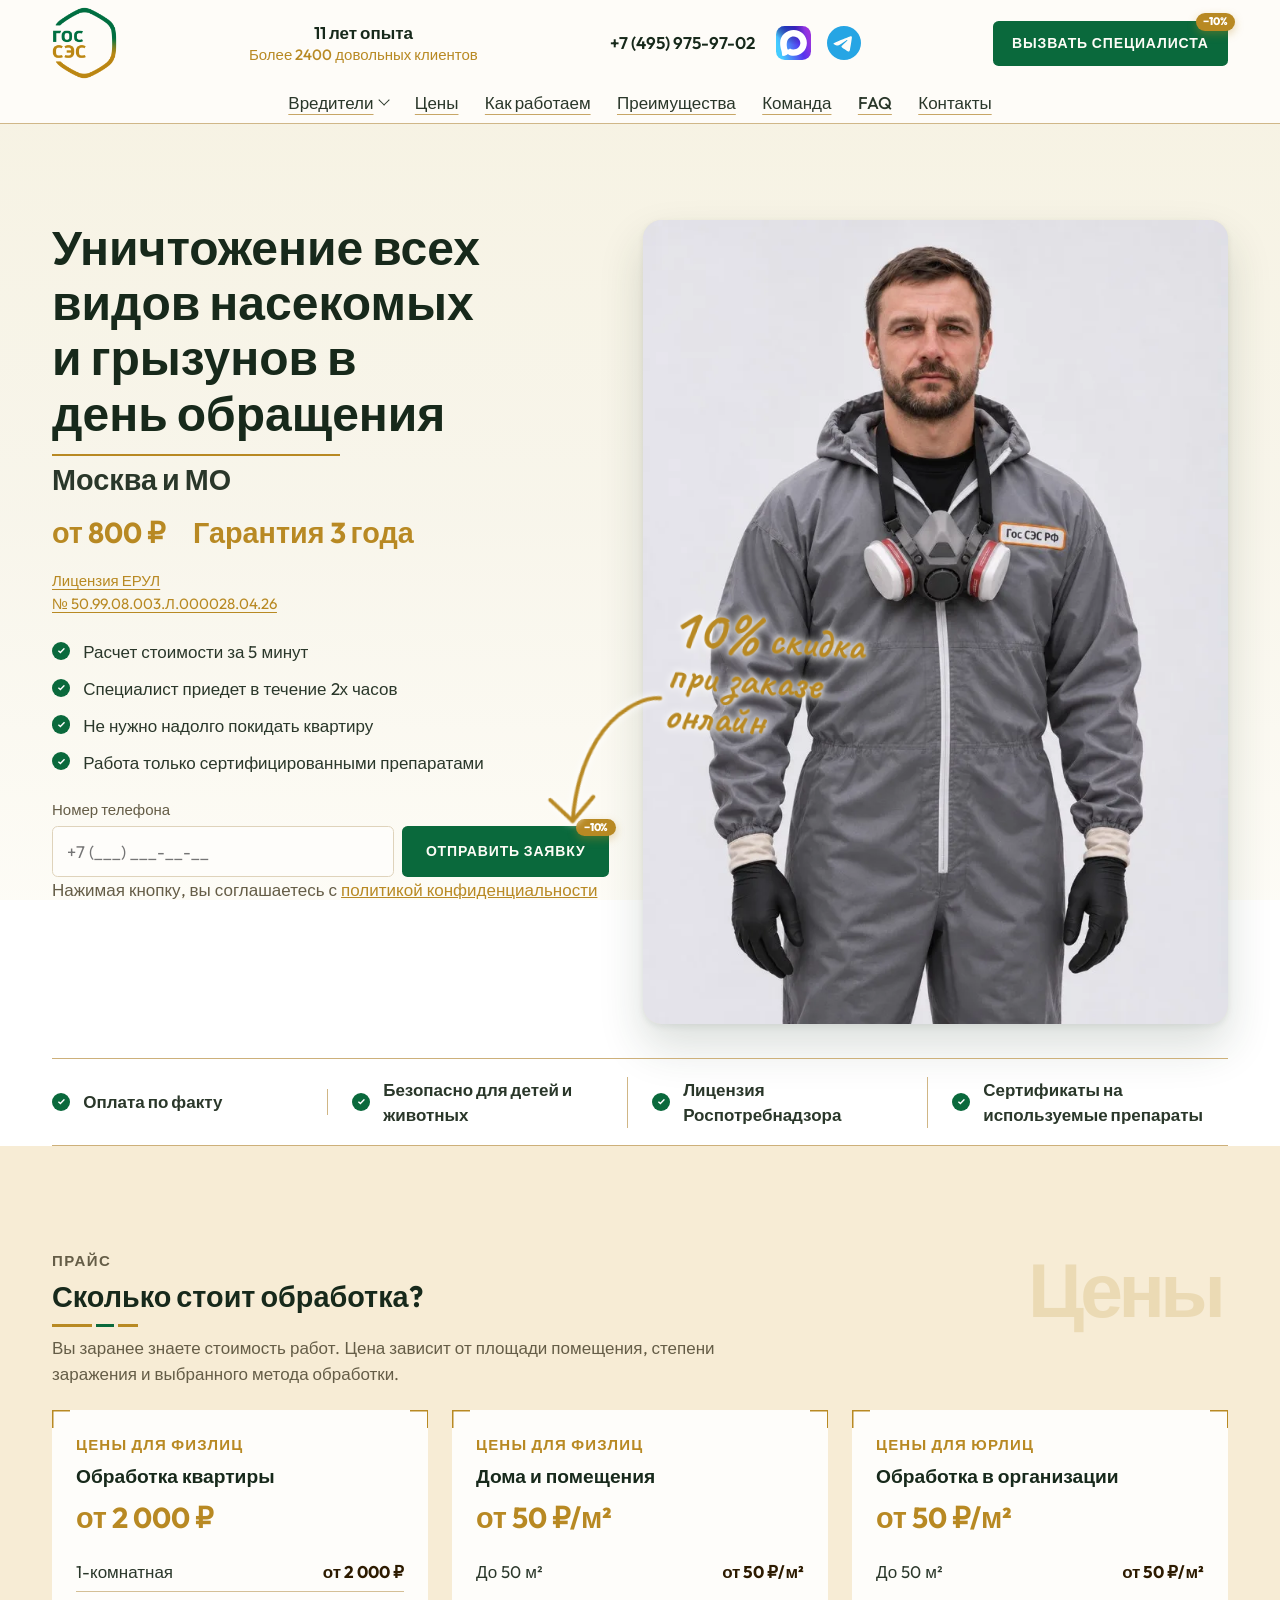
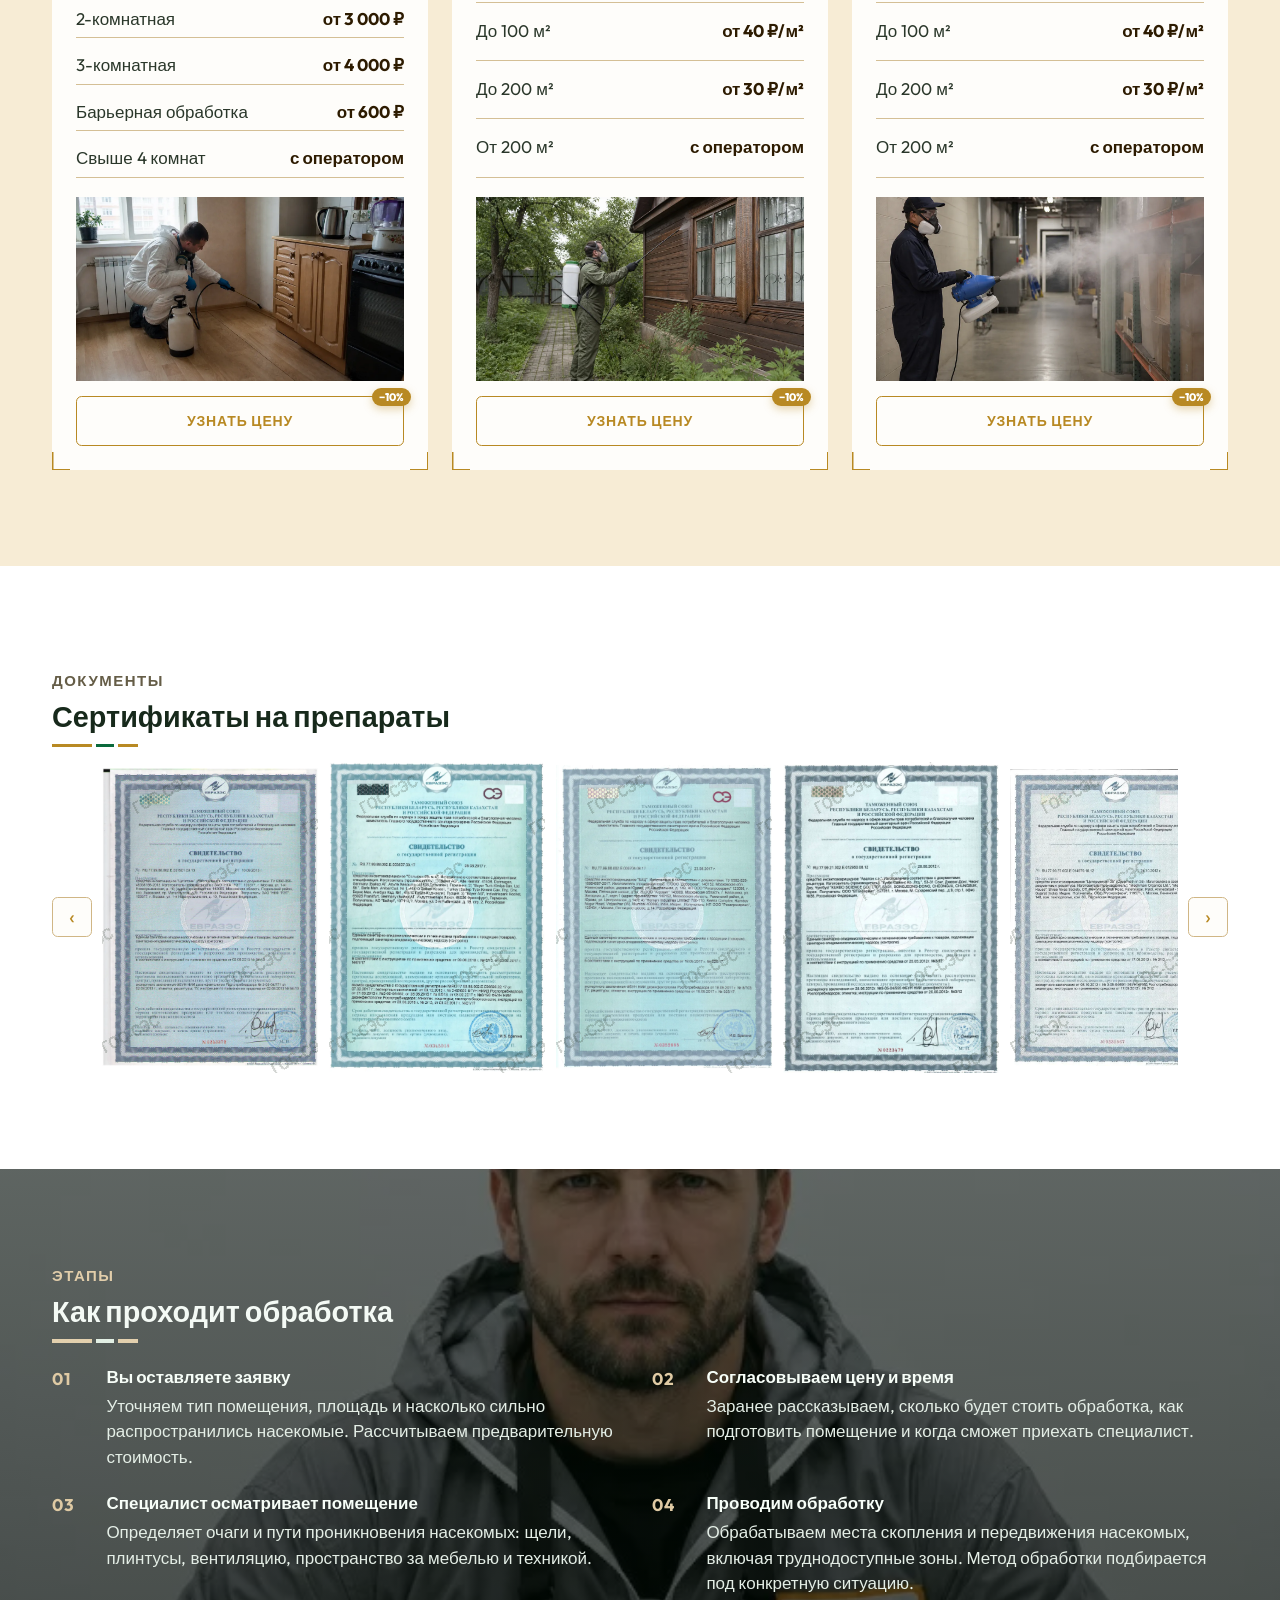
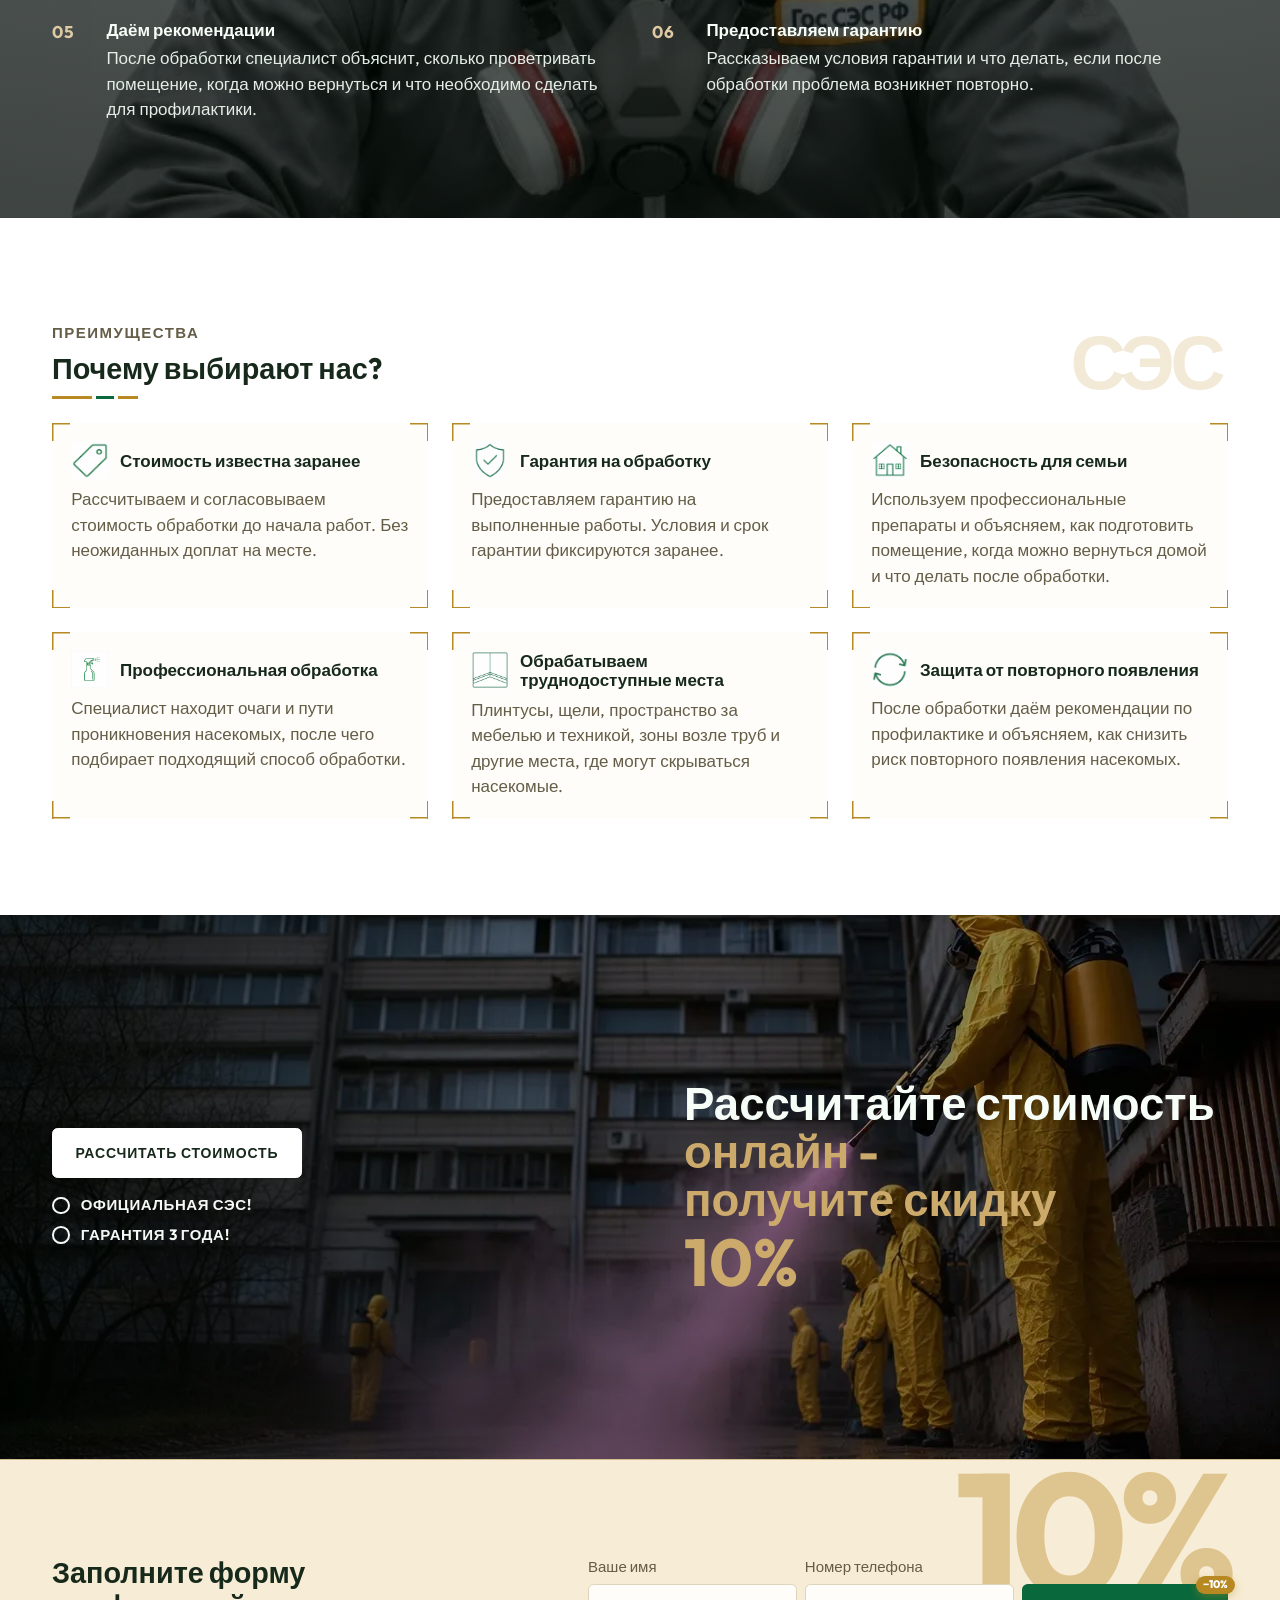
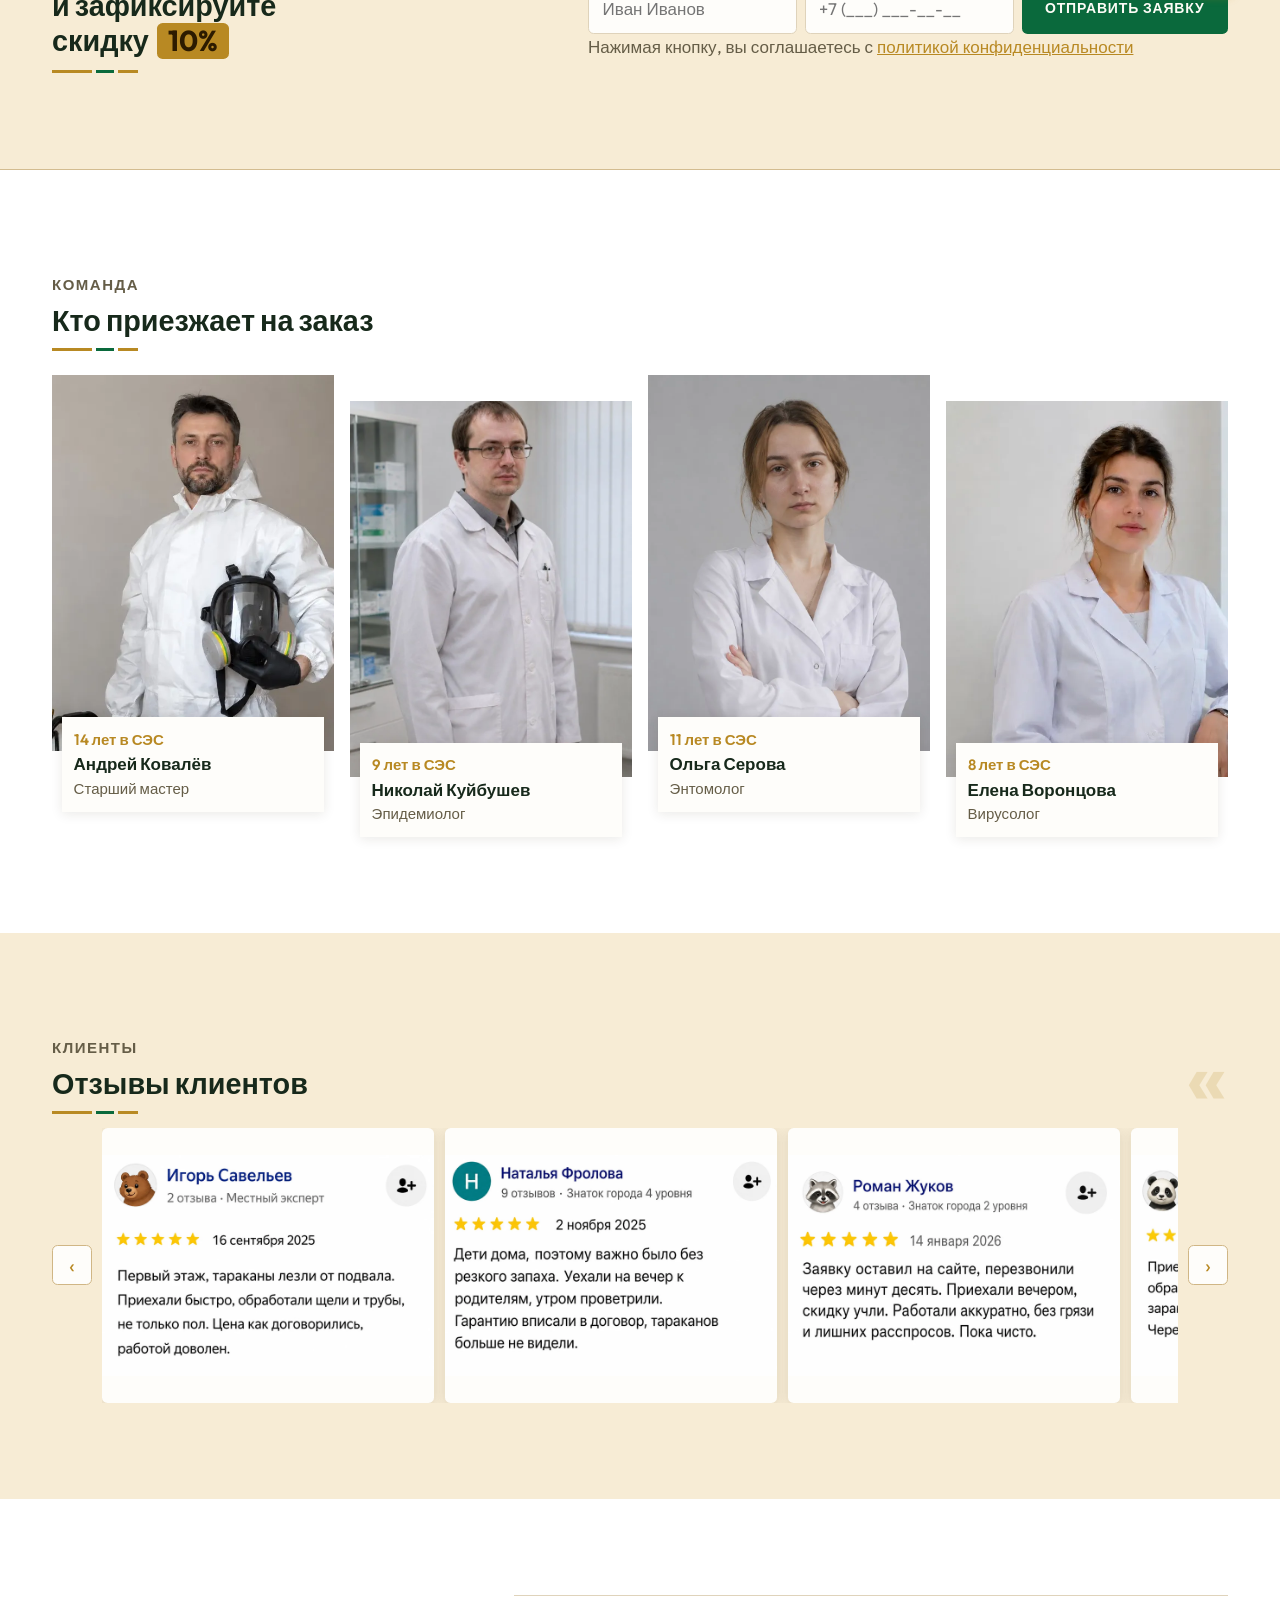
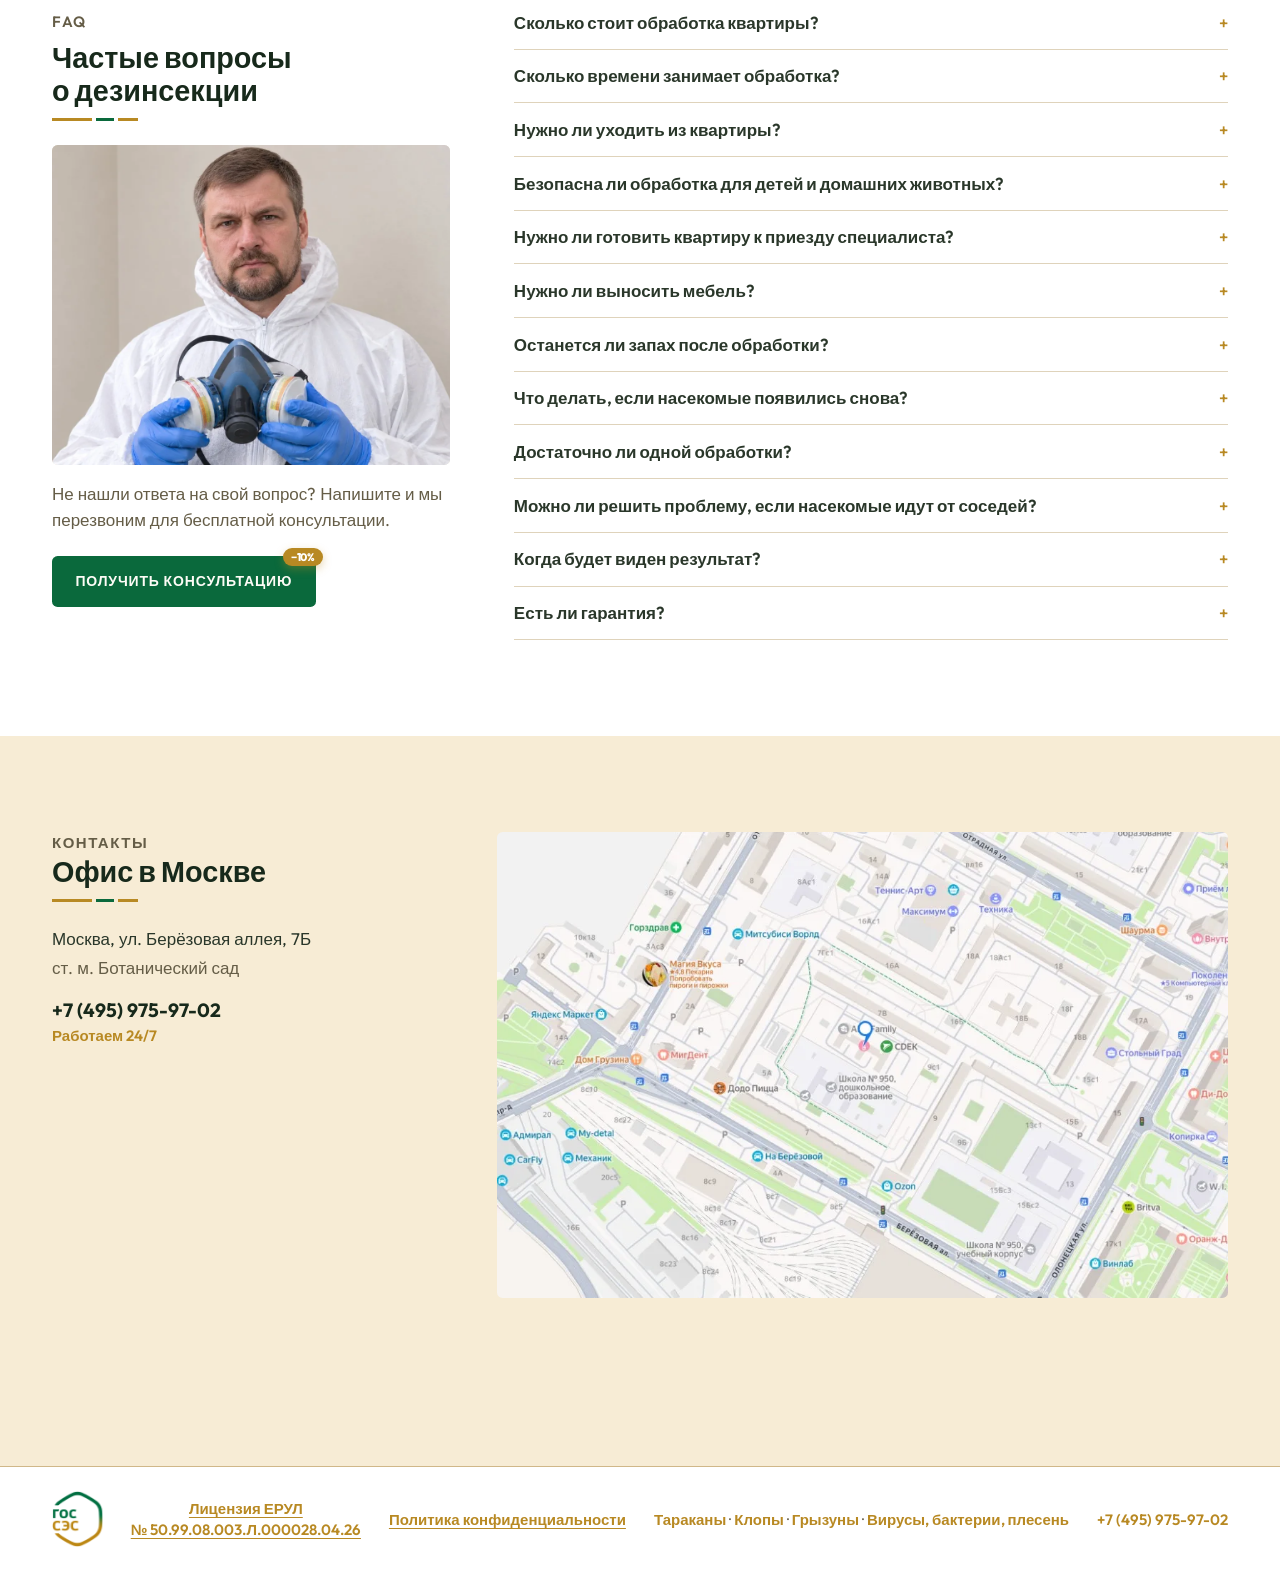
==== commit 4d7afc46: "photo update" ====
--- a/index.html
+++ b/index.html
@@ -540,10 +540,10 @@
                     </li>
                     <li>
                         <figure class="team-card">
-                            <img src="assets/img/team-epidemiolog.webp" alt="Марина Лебедева, эпидемиолог" width="682" height="1024" loading="lazy">
+                            <img src="assets/img/team-epidemiolog.webp" alt="Николай Куйбушев, эпидемиолог" width="682" height="1024" loading="lazy">
                             <figcaption>
                                 <p class="team-years">9 лет в СЭС</p>
-                                <h3>Марина Лебедева</h3>
+                                <h3>Николай Куйбушев</h3>
                                 <p>Эпидемиолог</p>
                             </figcaption>
                         </figure>
@@ -772,5 +772,7 @@
     <script src="assets/js/forms.js" defer></script>
     <script src="assets/js/quiz.js" defer></script>
     <script src="assets/js/certs.js" defer></script>
+    <link rel="stylesheet" href="https://cdn.envybox.io/widget/cbk.css">
+    <script type="text/javascript" src="https://cdn.envybox.io/widget/cbk.js?wcb_code=e65398c9c5c36e1660ae6822b784f4d7" charset="UTF-8" async></script>
 </body>
 </html>
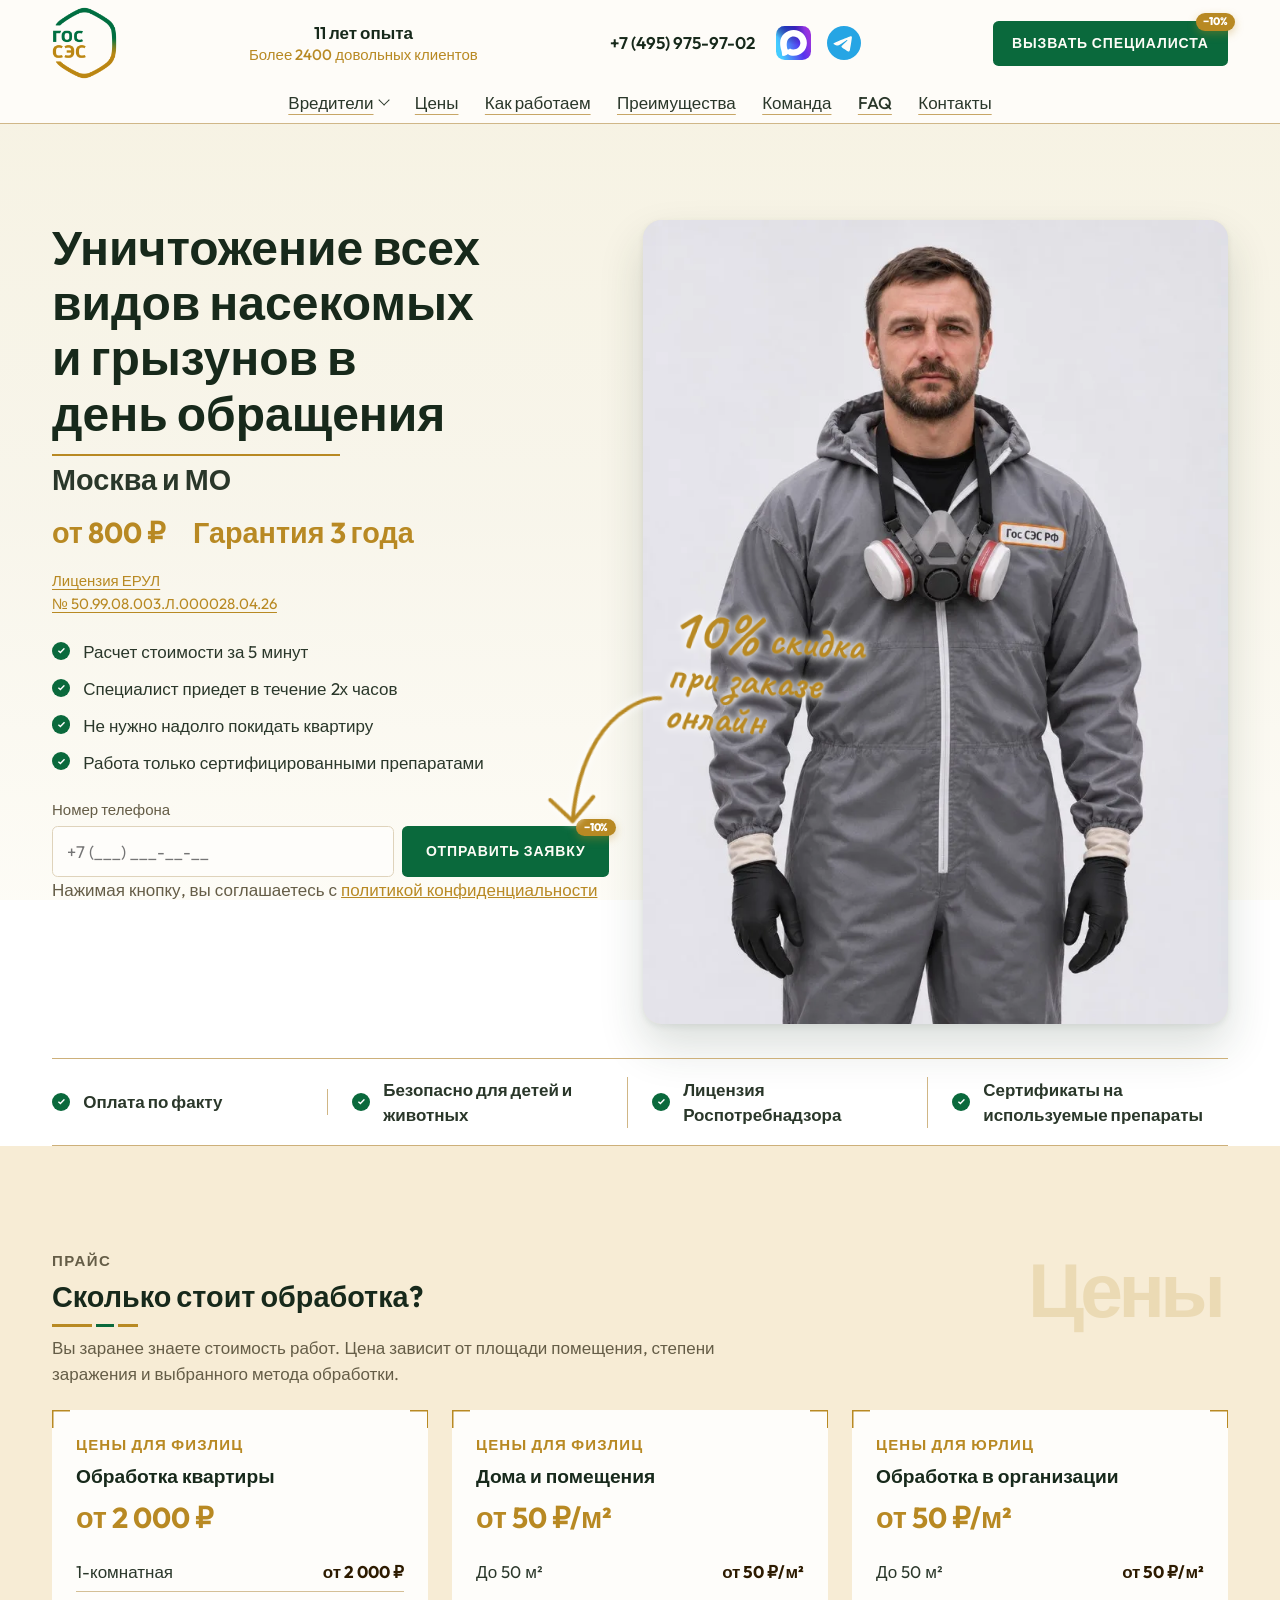
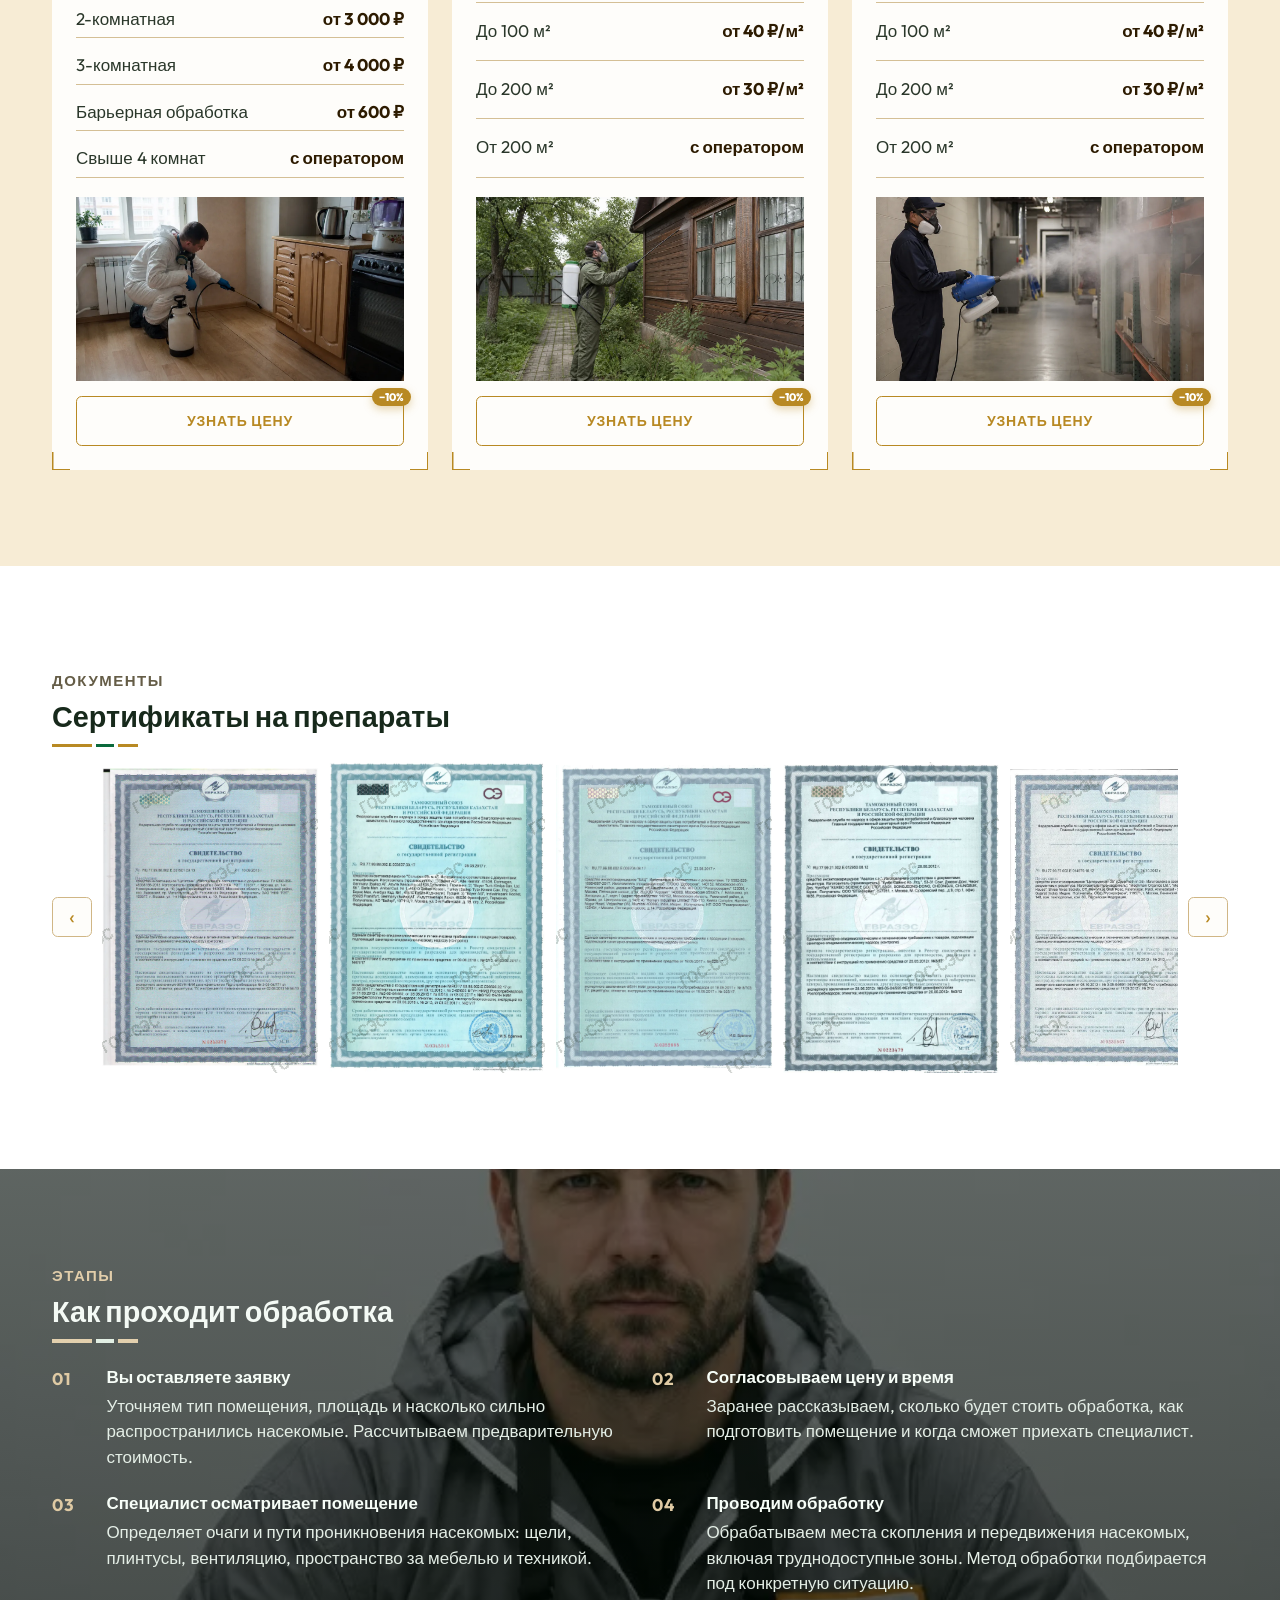
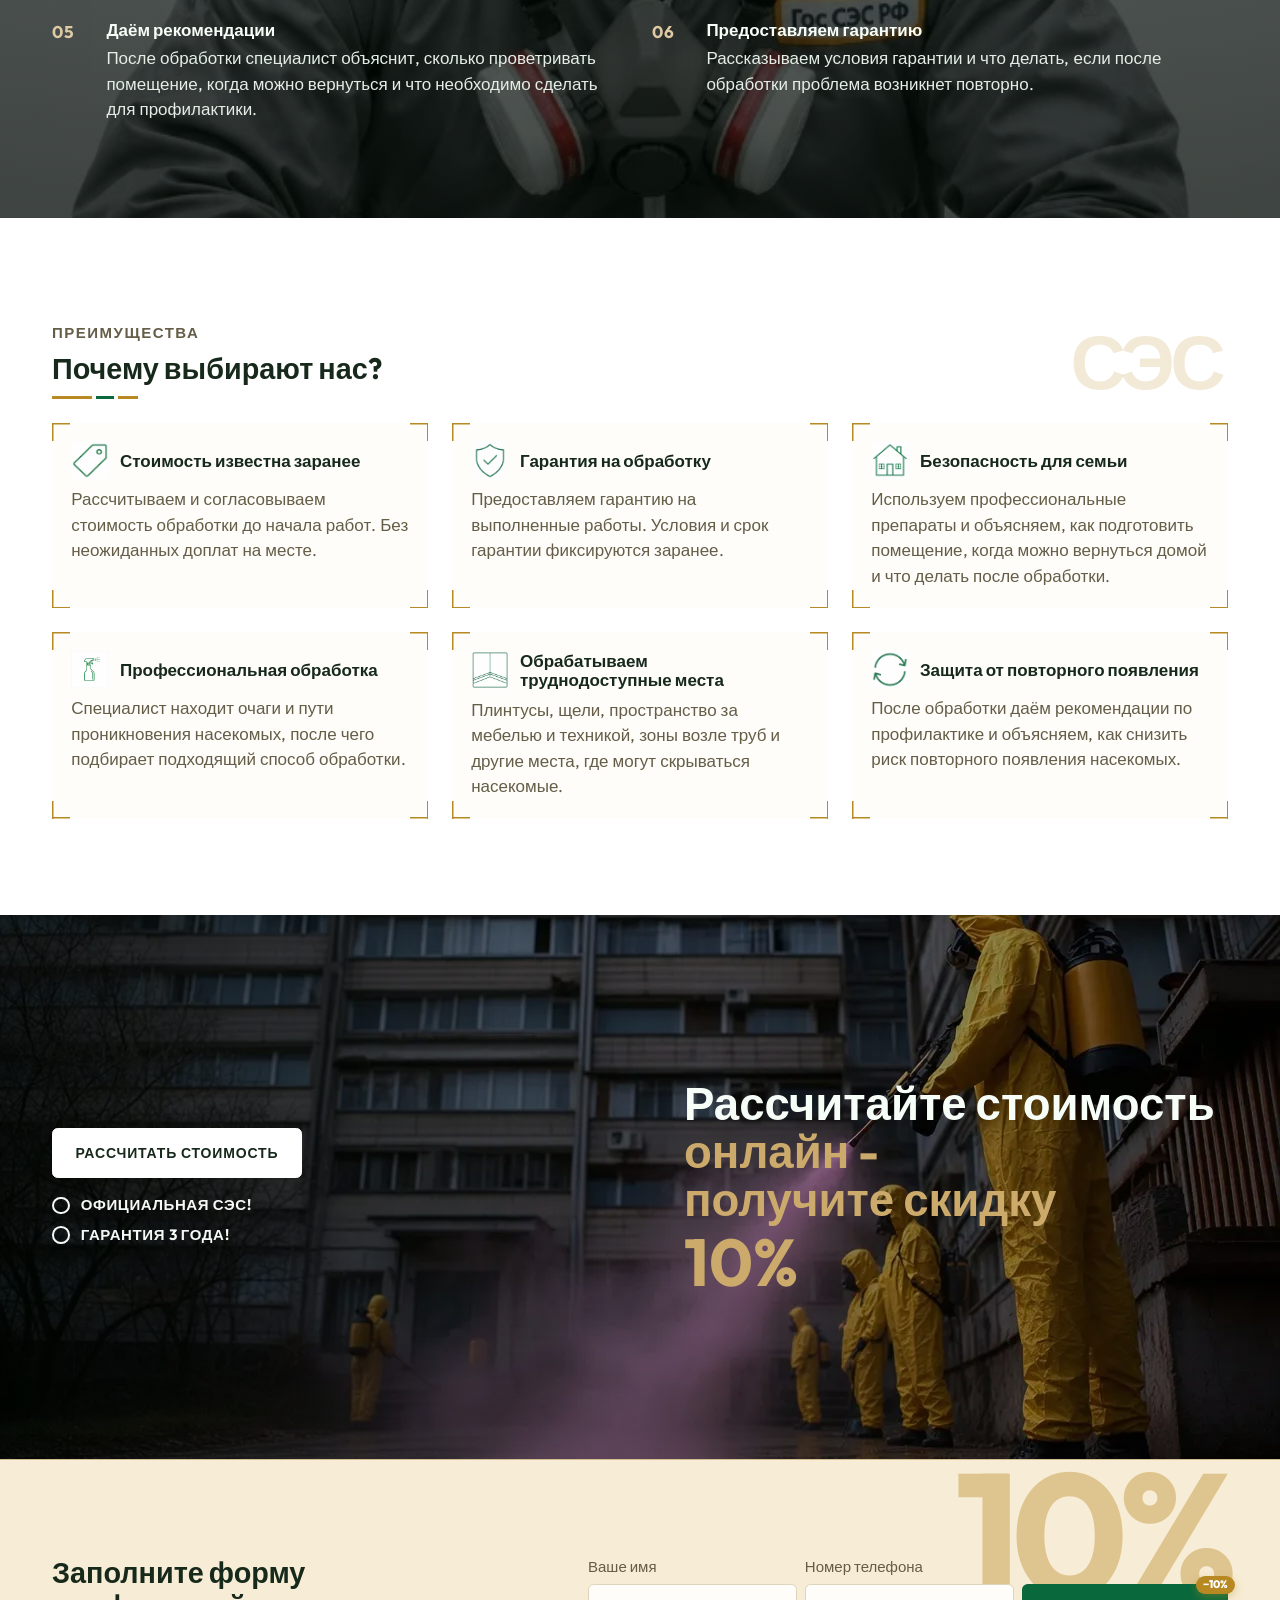
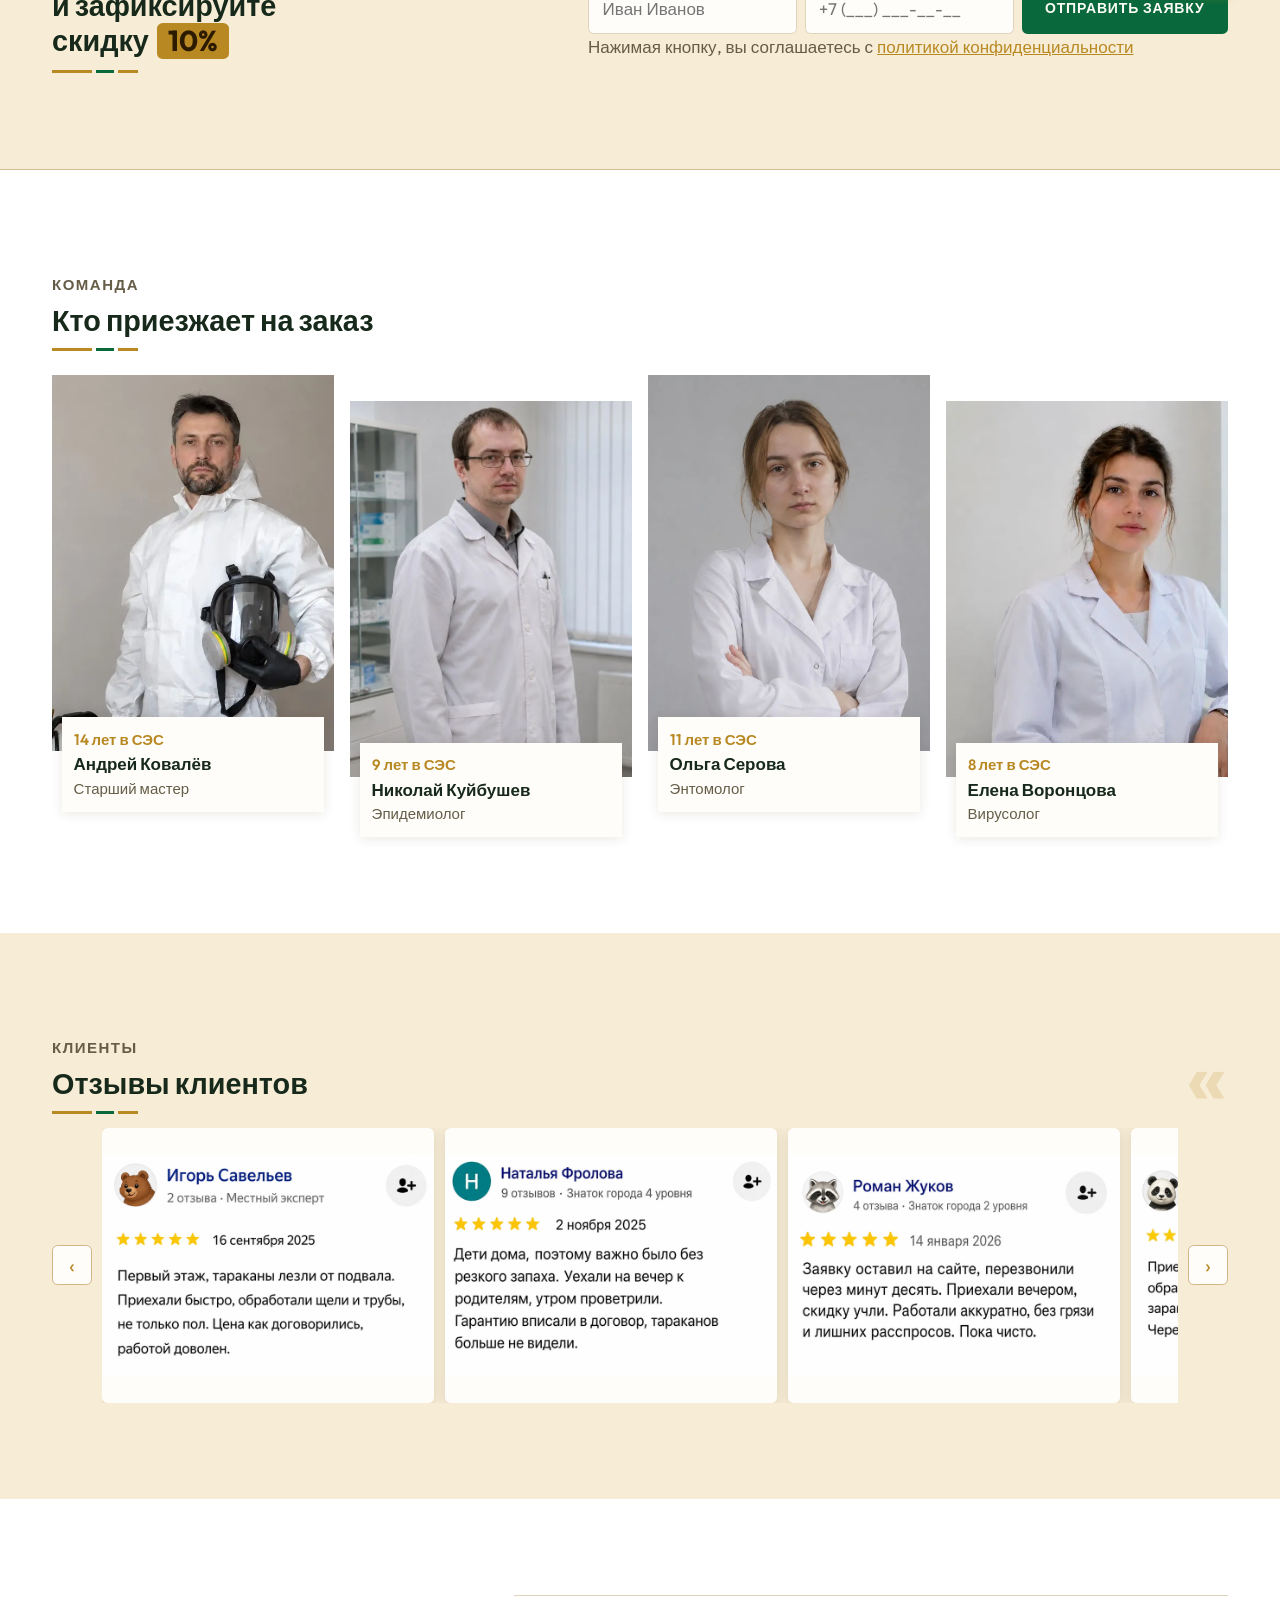
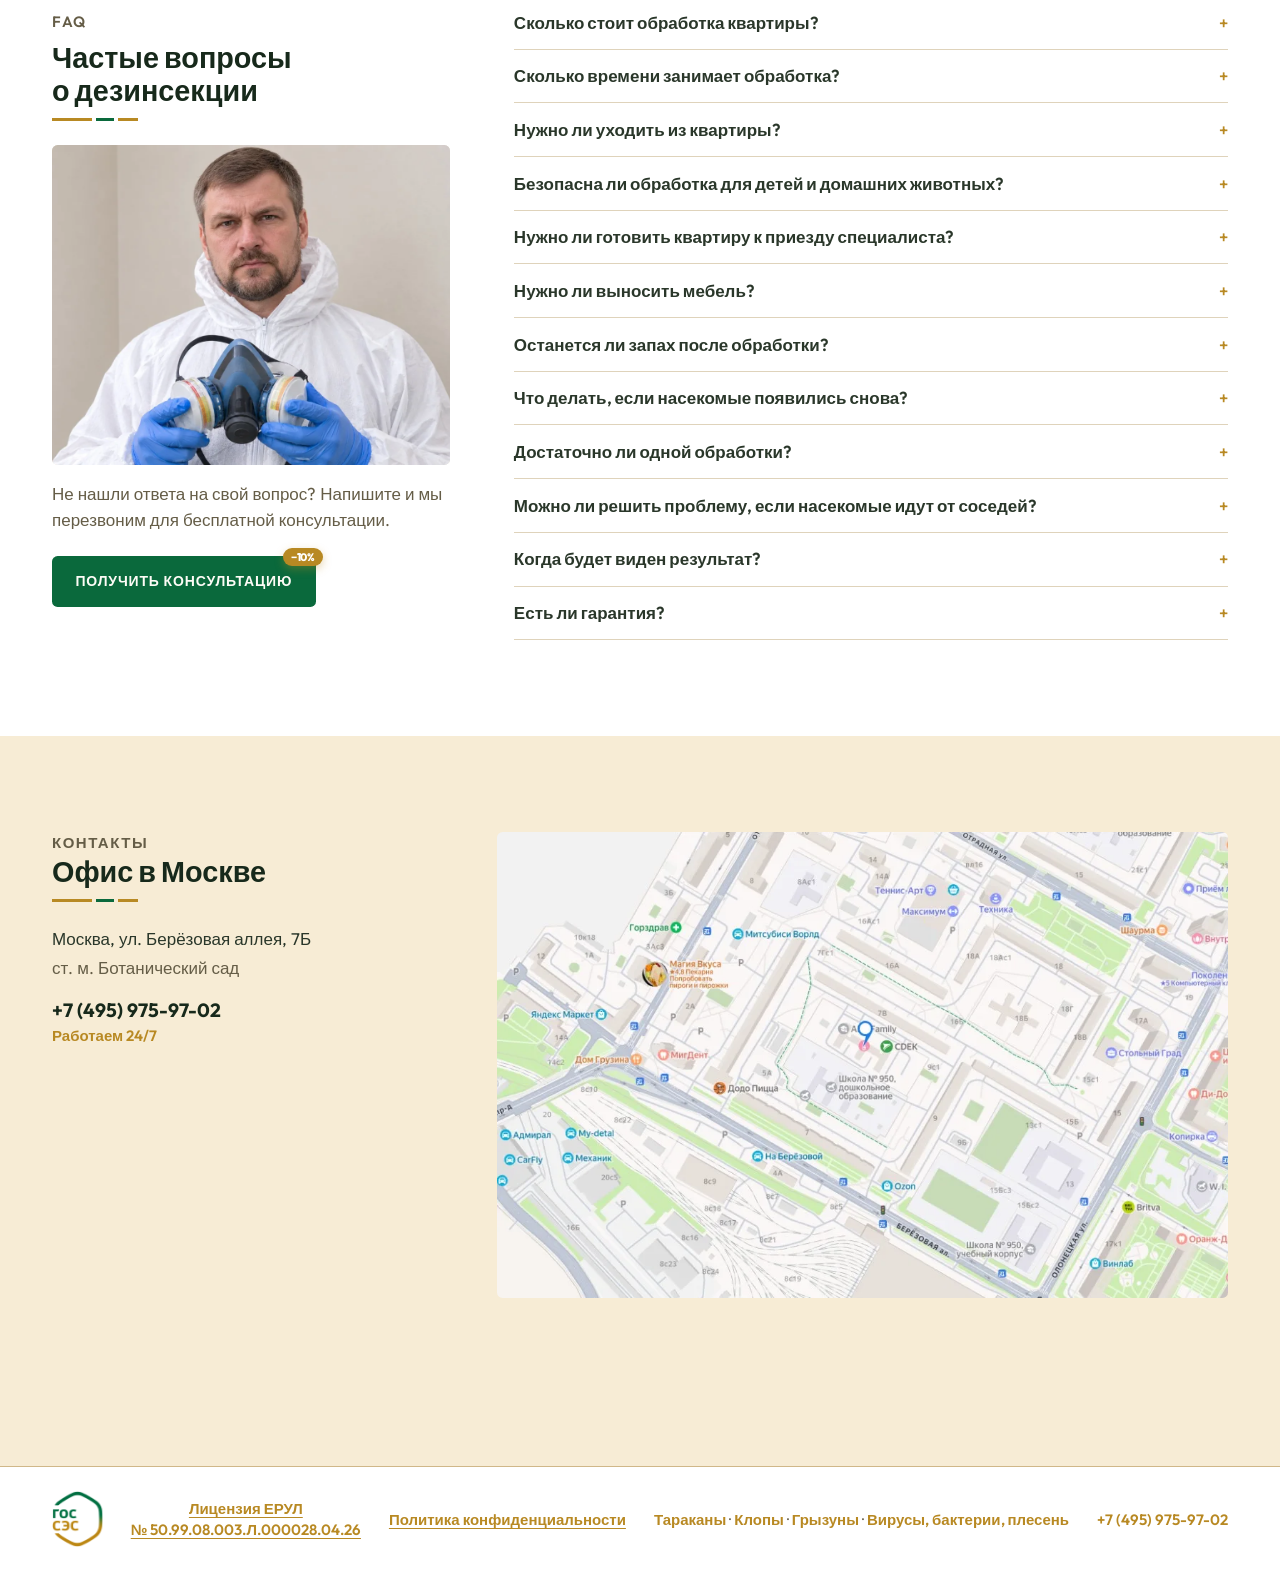
==== commit 7c9c52f7: "man photo update" ====
--- a/index.html
+++ b/index.html
@@ -540,7 +540,7 @@
                     </li>
                     <li>
                         <figure class="team-card">
-                            <img src="assets/img/team-epidemiolog.webp" alt="Николай Куйбушев, эпидемиолог" width="682" height="1024" loading="lazy">
+                            <img class="is-down" src="assets/img/team-epidemiolog.webp" alt="Николай Куйбушев, эпидемиолог" width="682" height="1024" loading="lazy">
                             <figcaption>
                                 <p class="team-years">9 лет в СЭС</p>
                                 <h3>Николай Куйбушев</h3>
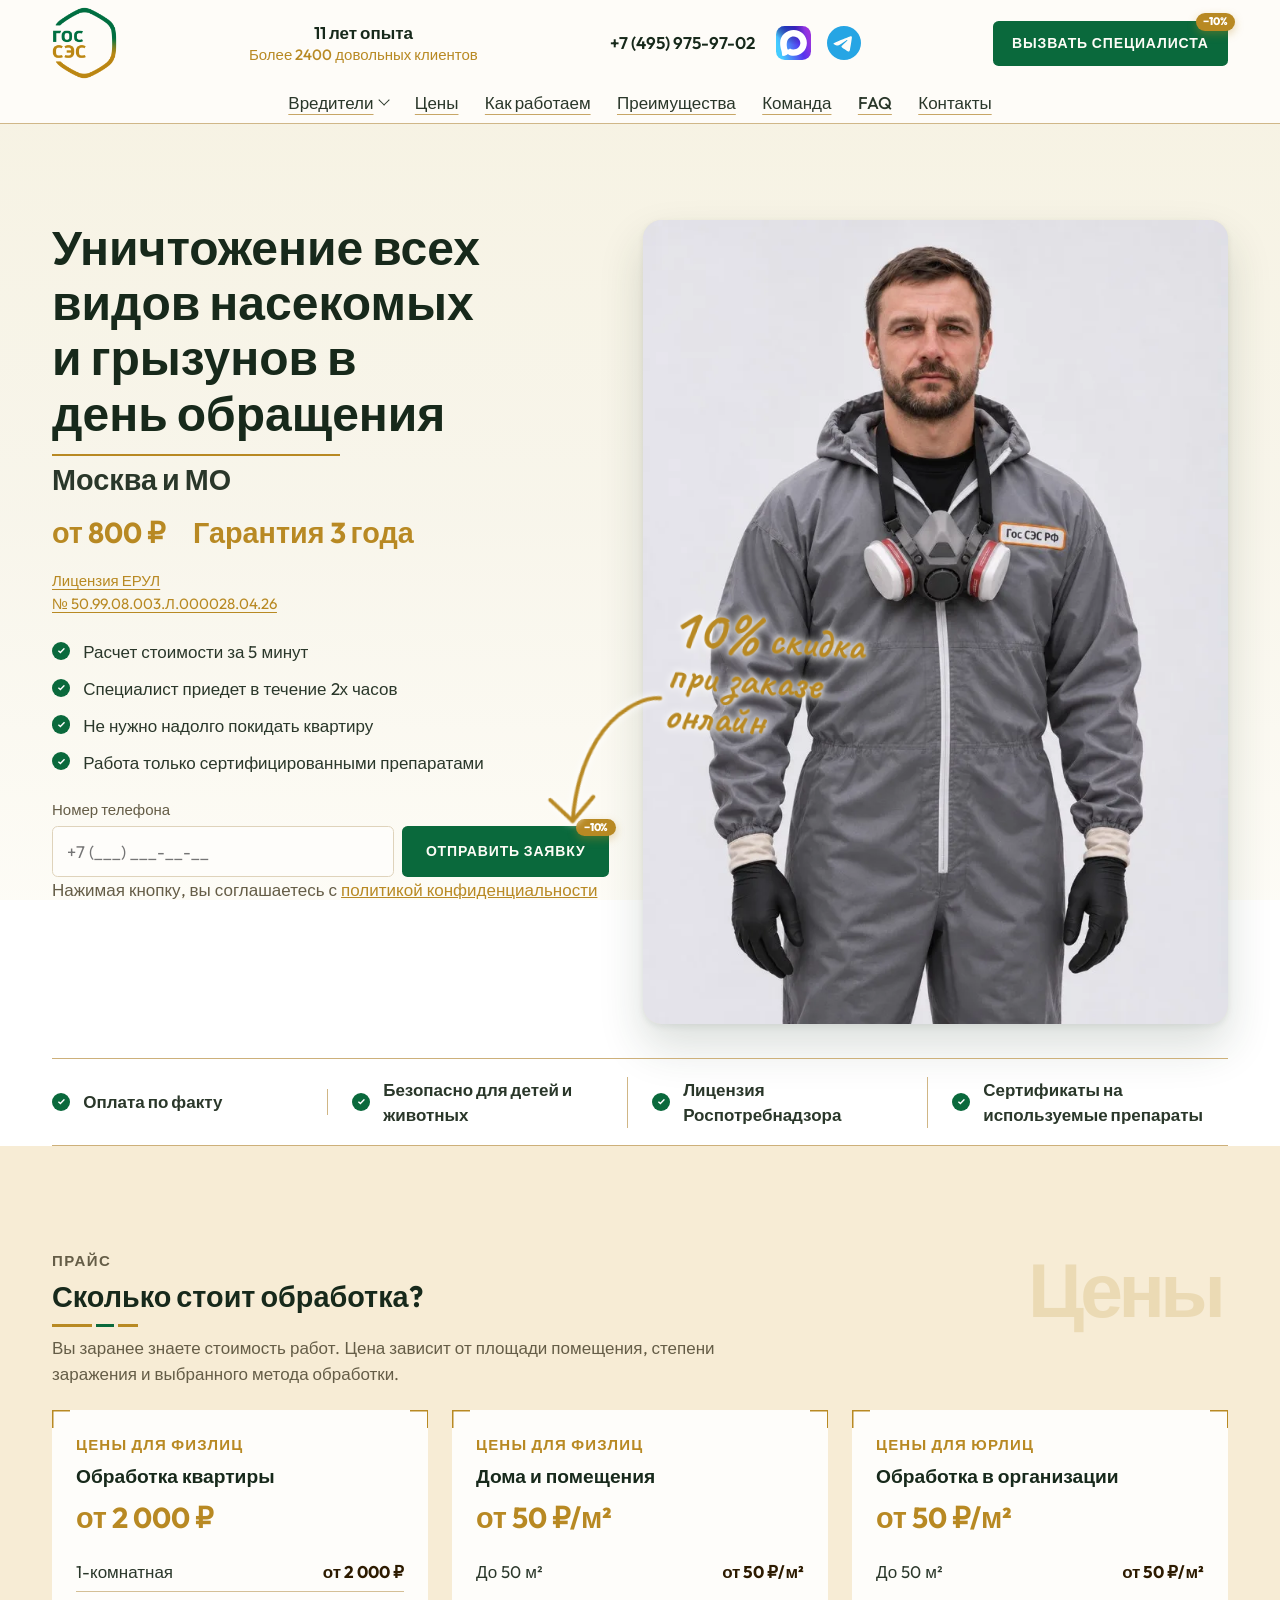
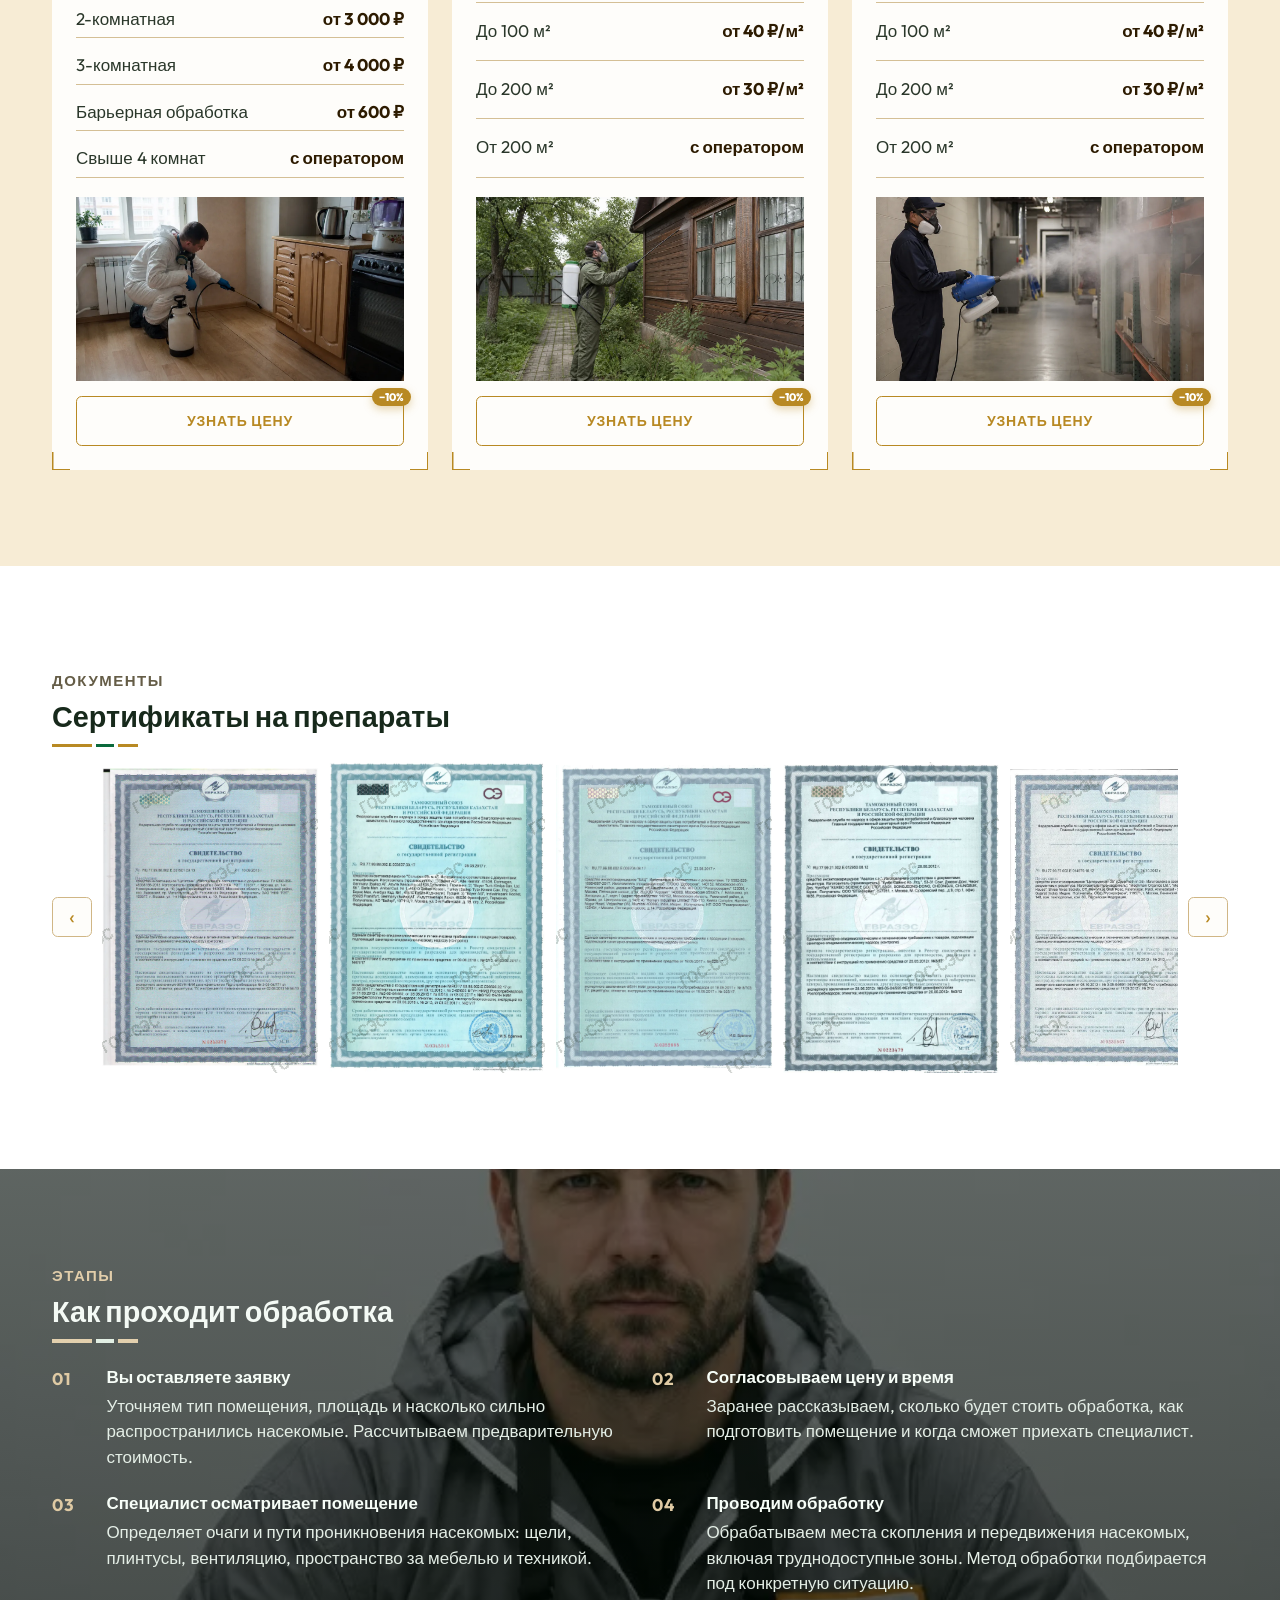
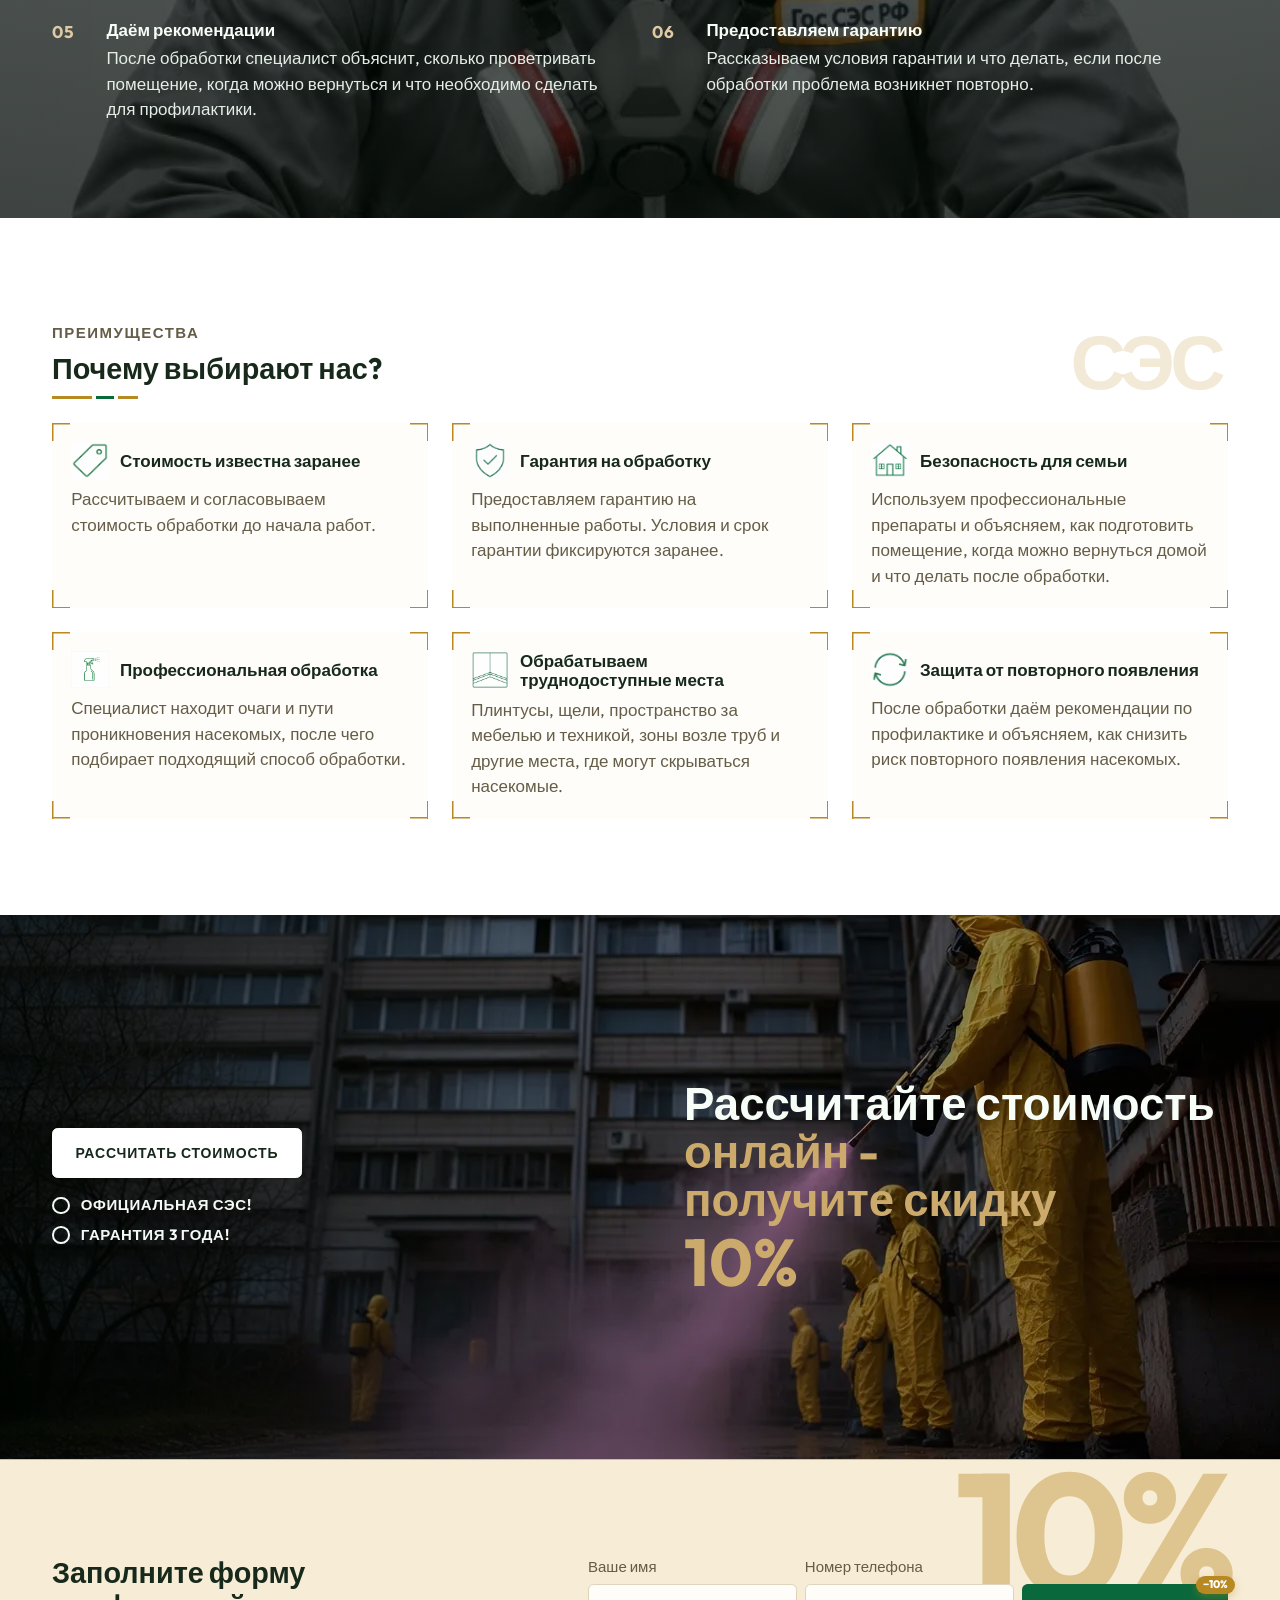
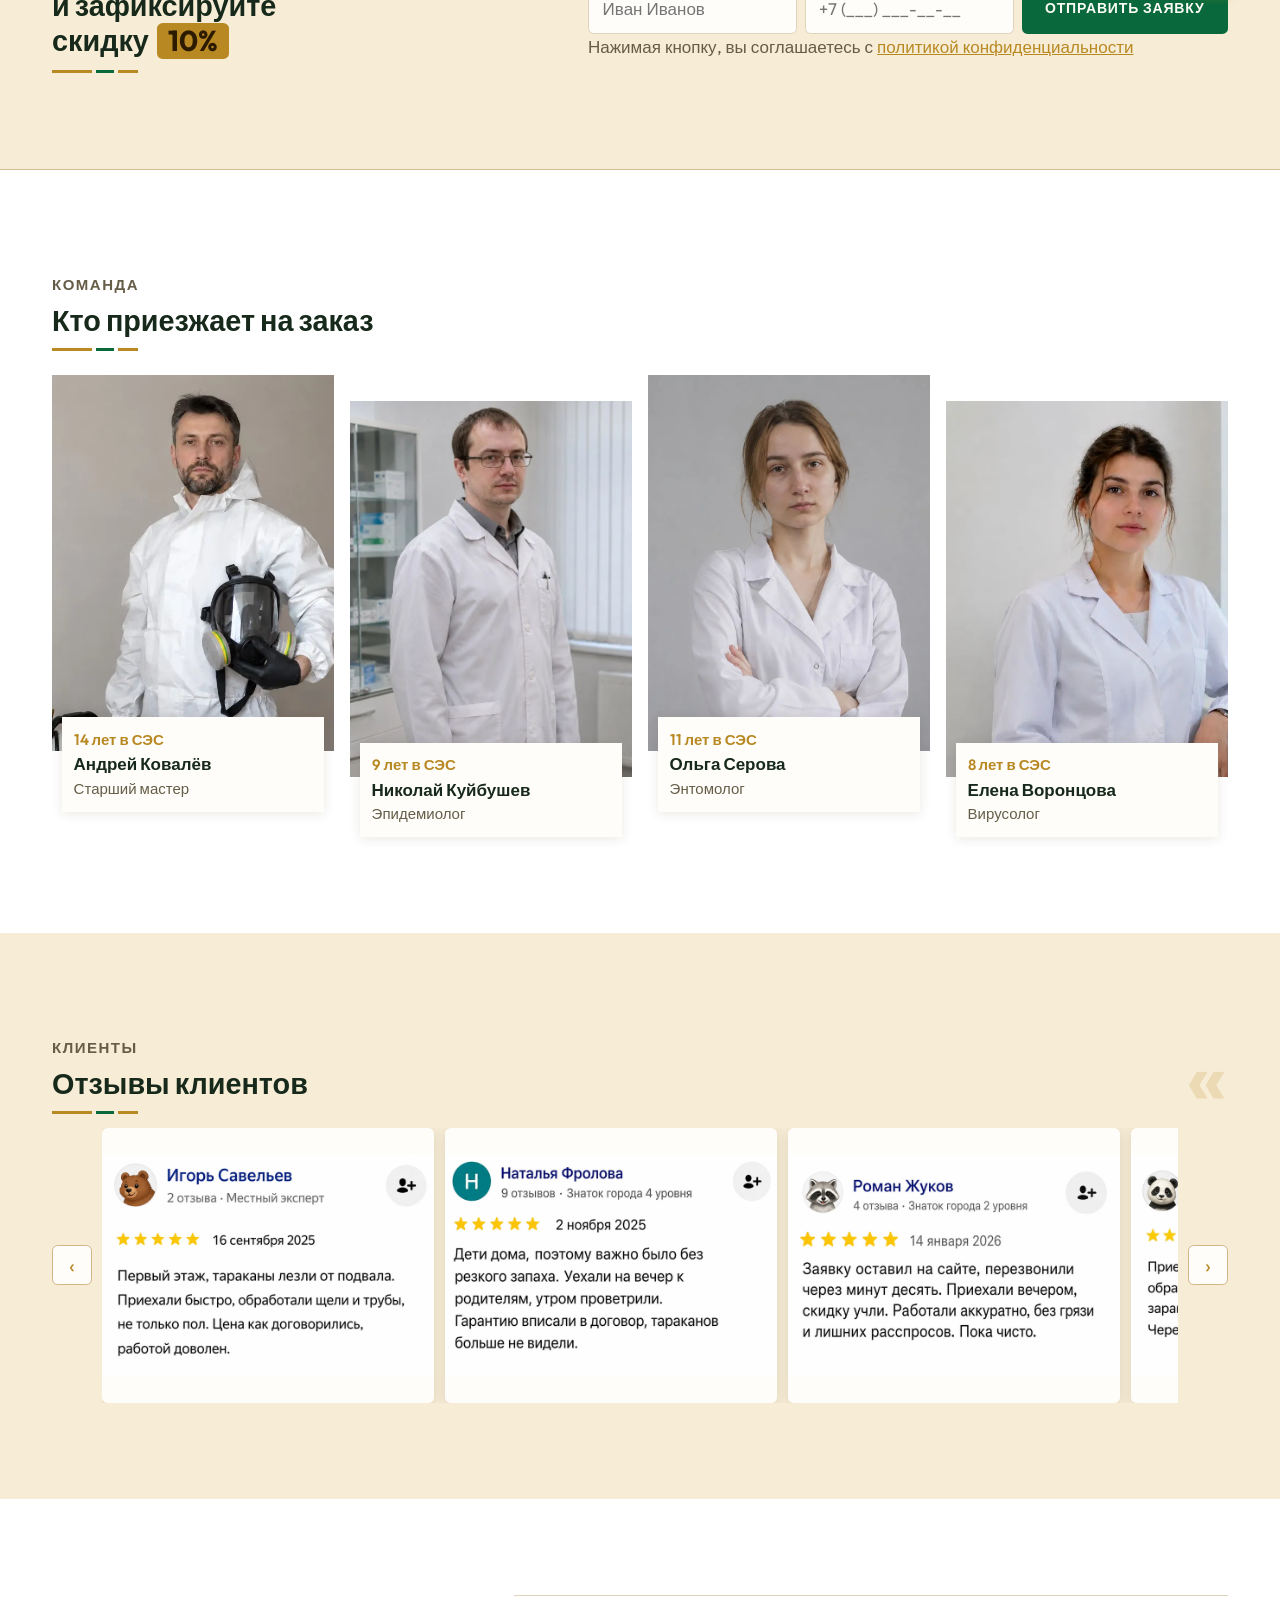
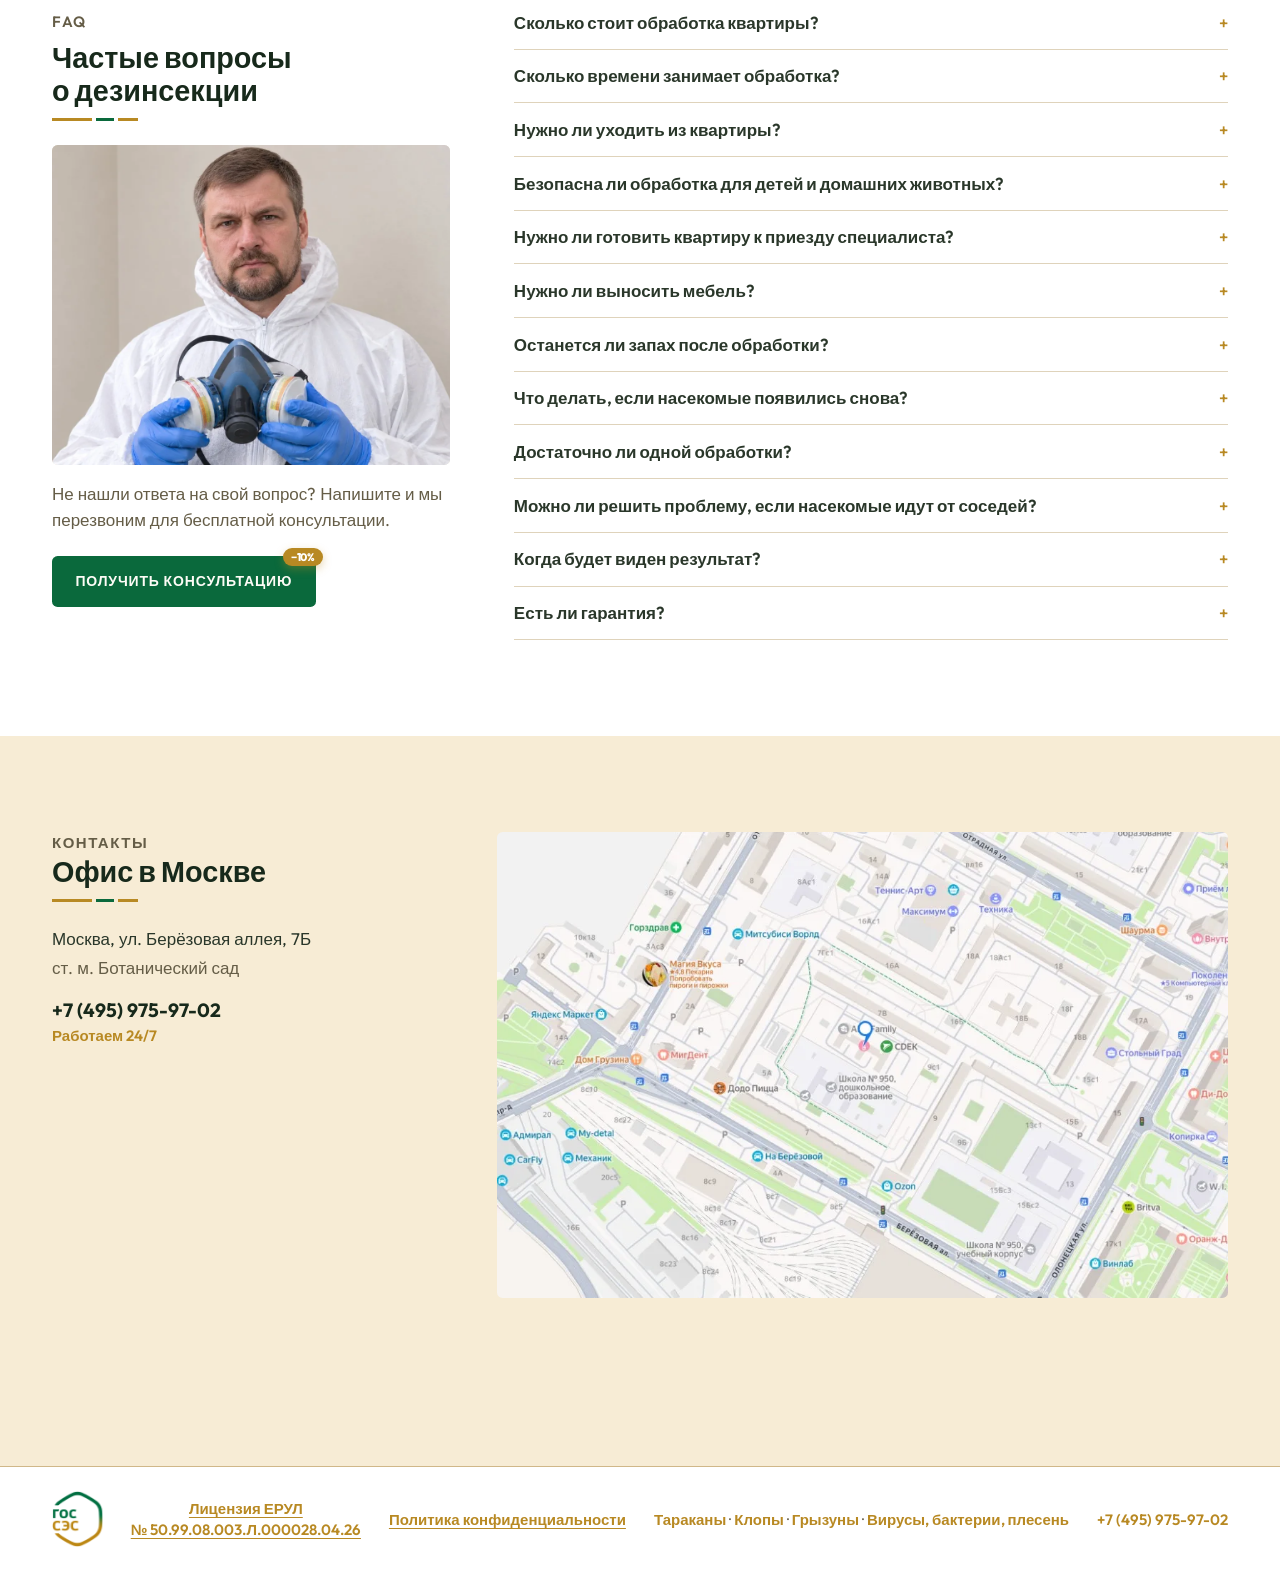
==== commit 2c6e5333: "text update" ====
--- a/index.html
+++ b/index.html
@@ -325,7 +325,7 @@
                             <img src="assets/img/icons/icon-price.webp" alt="" width="48" height="48">
                             <h3>Стоимость известна заранее</h3>
                         </div>
-                        <p>Рассчитываем и согласовываем стоимость обработки до начала работ. Без неожиданных доплат на месте.</p>
+                        <p>Рассчитываем и согласовываем стоимость обработки до начала работ.</p>
                     </li>
                     <li>
                         <div class="reasons-head">
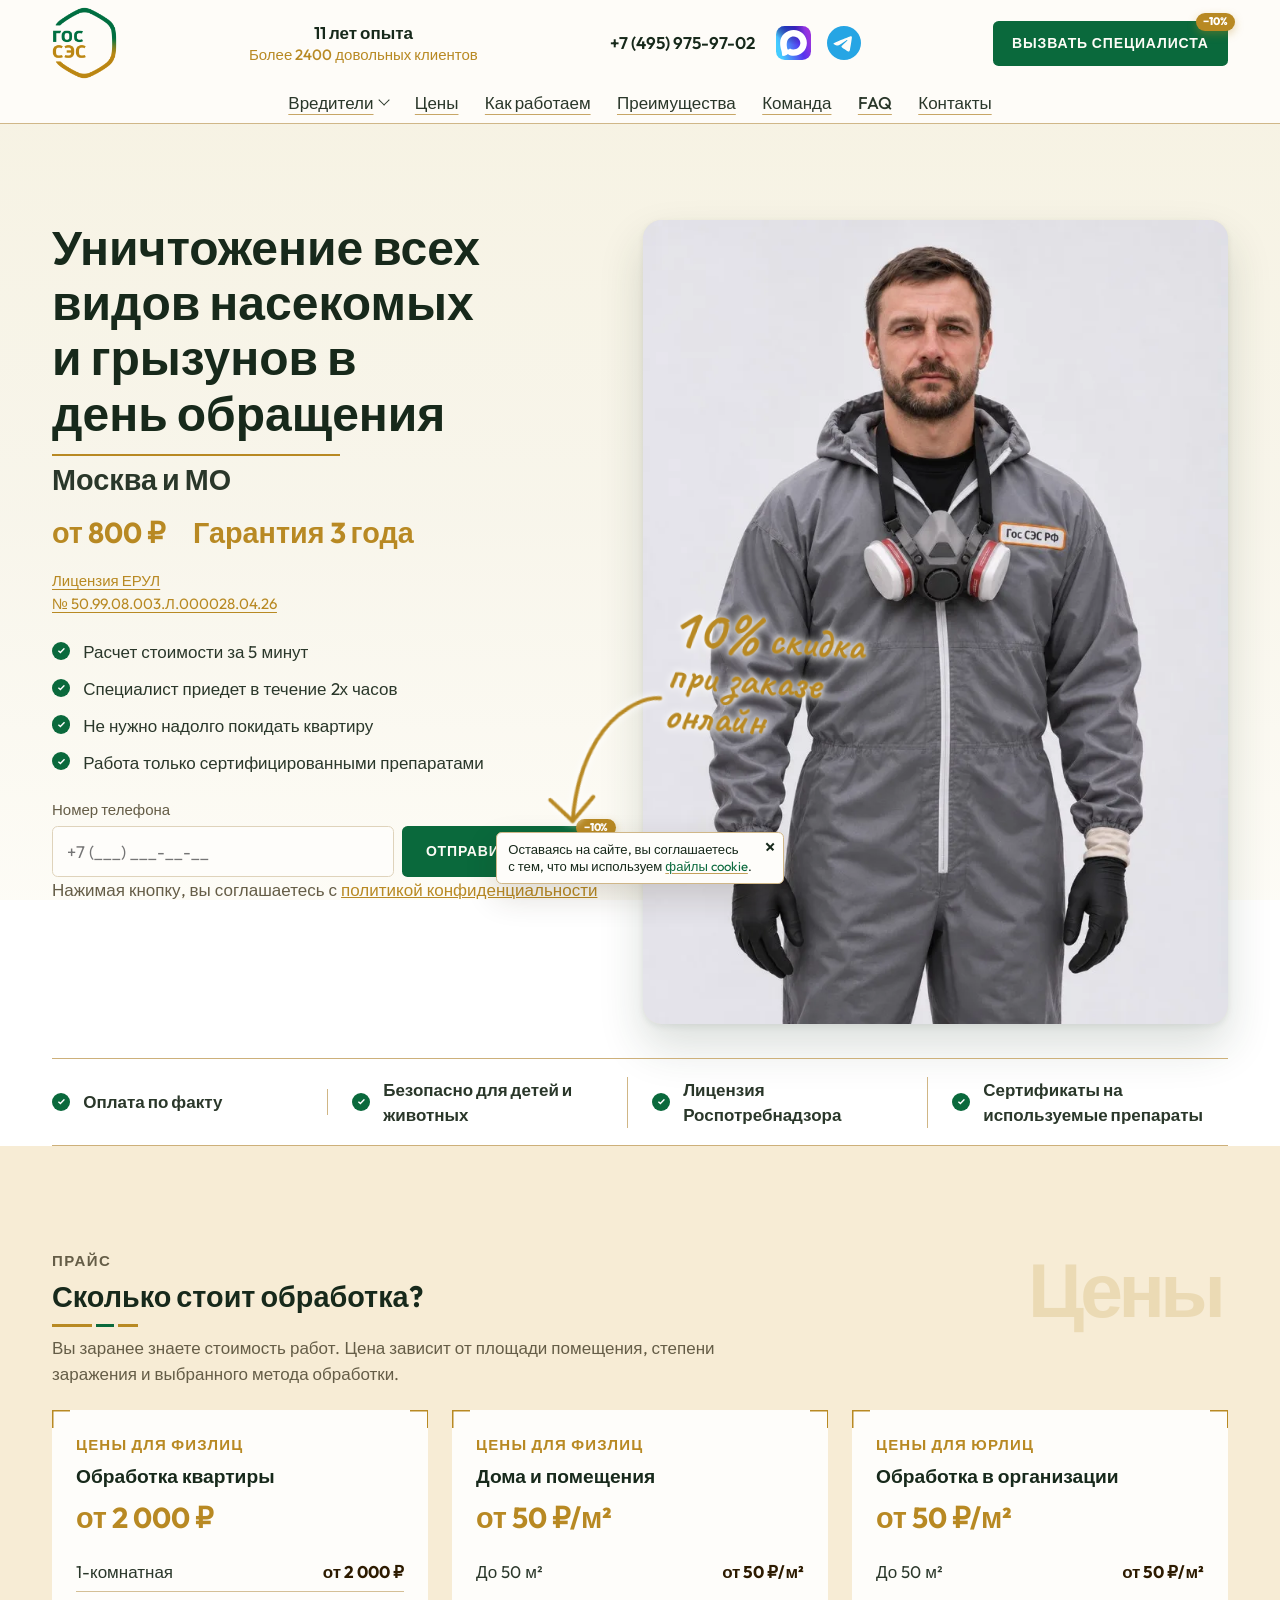
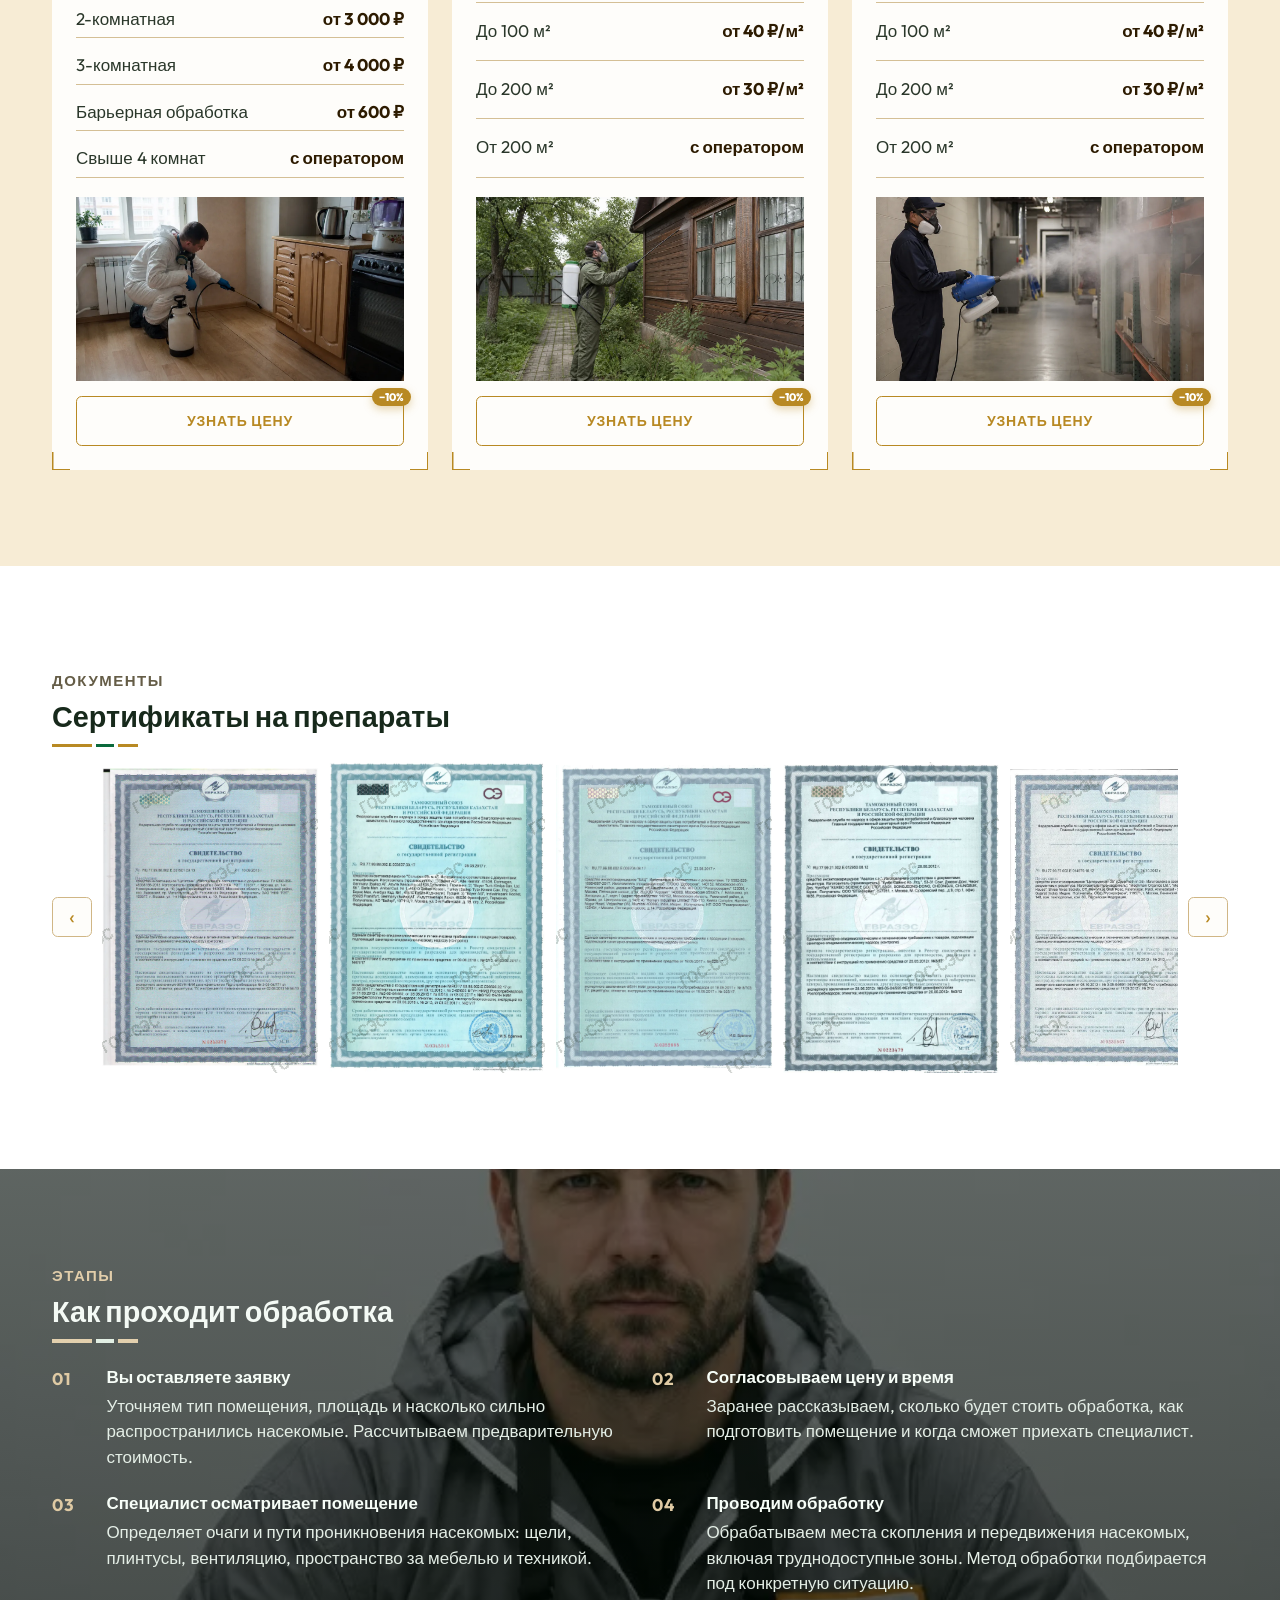
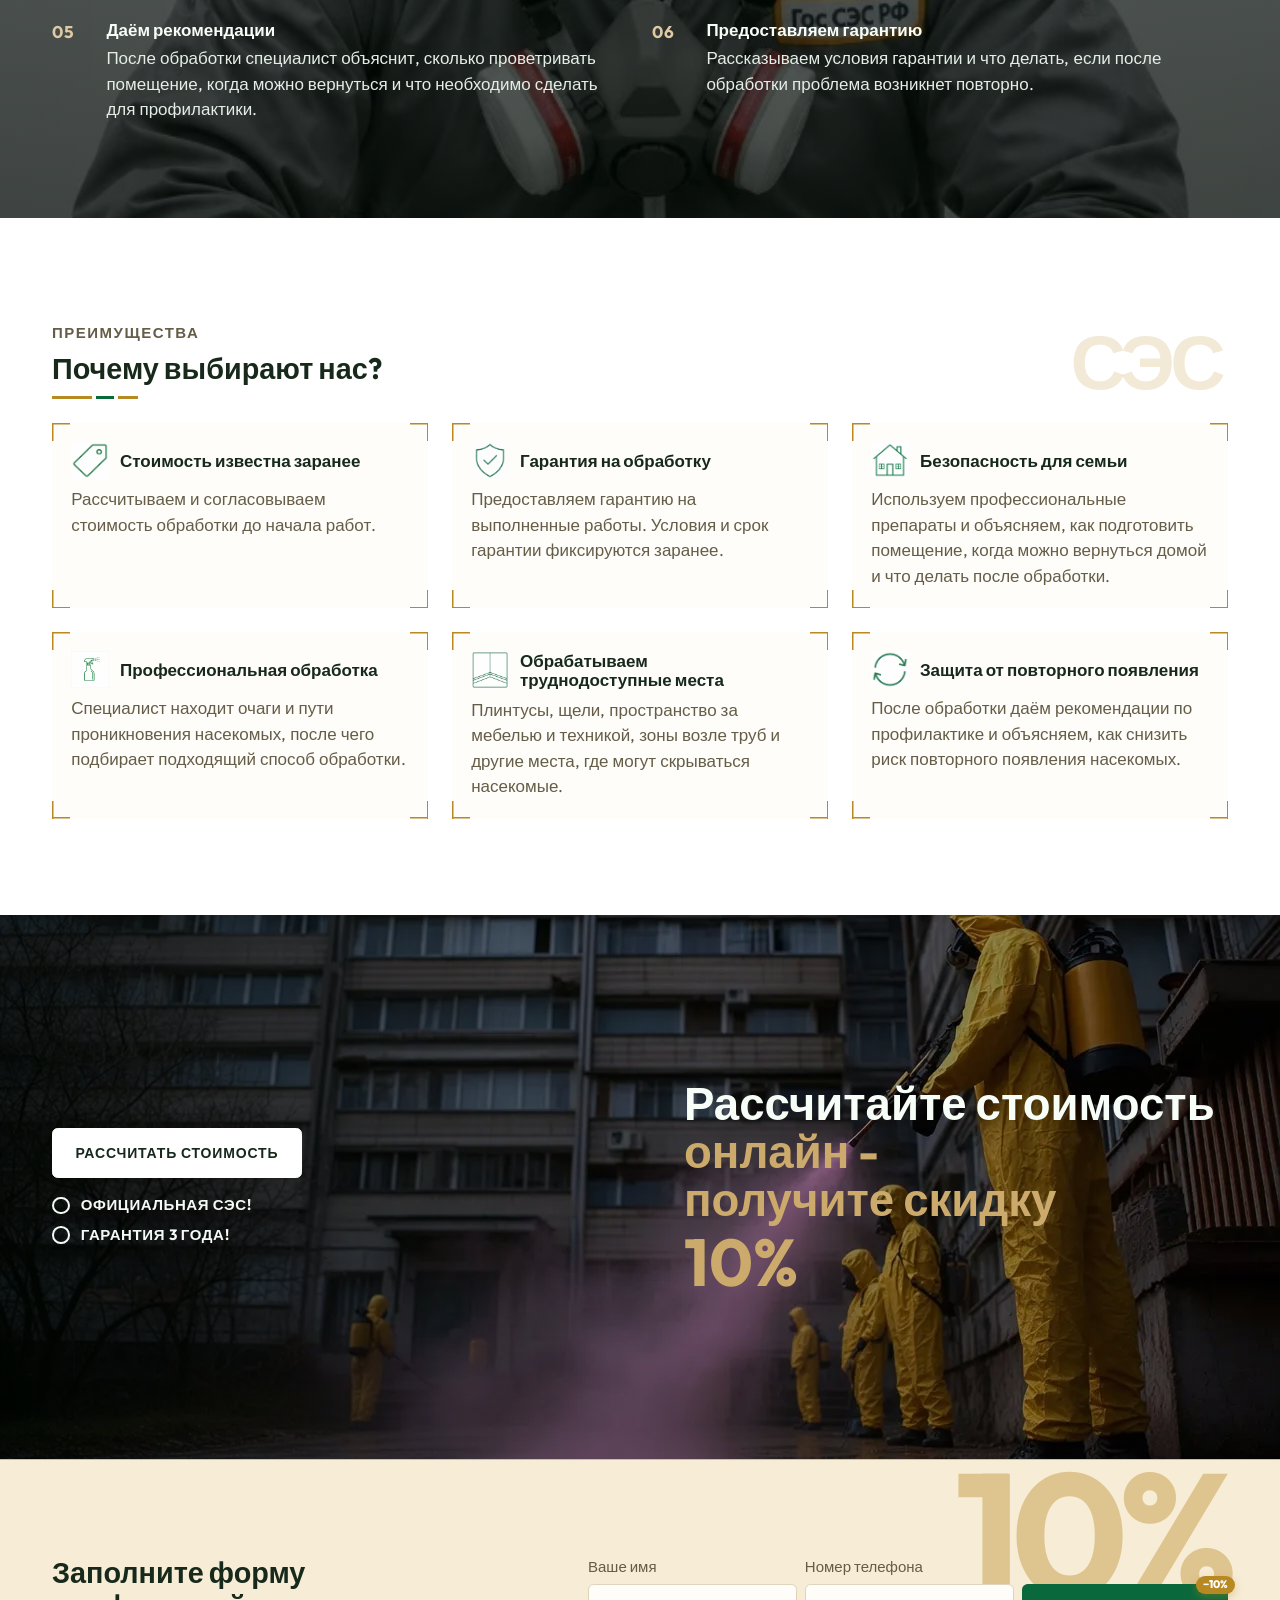
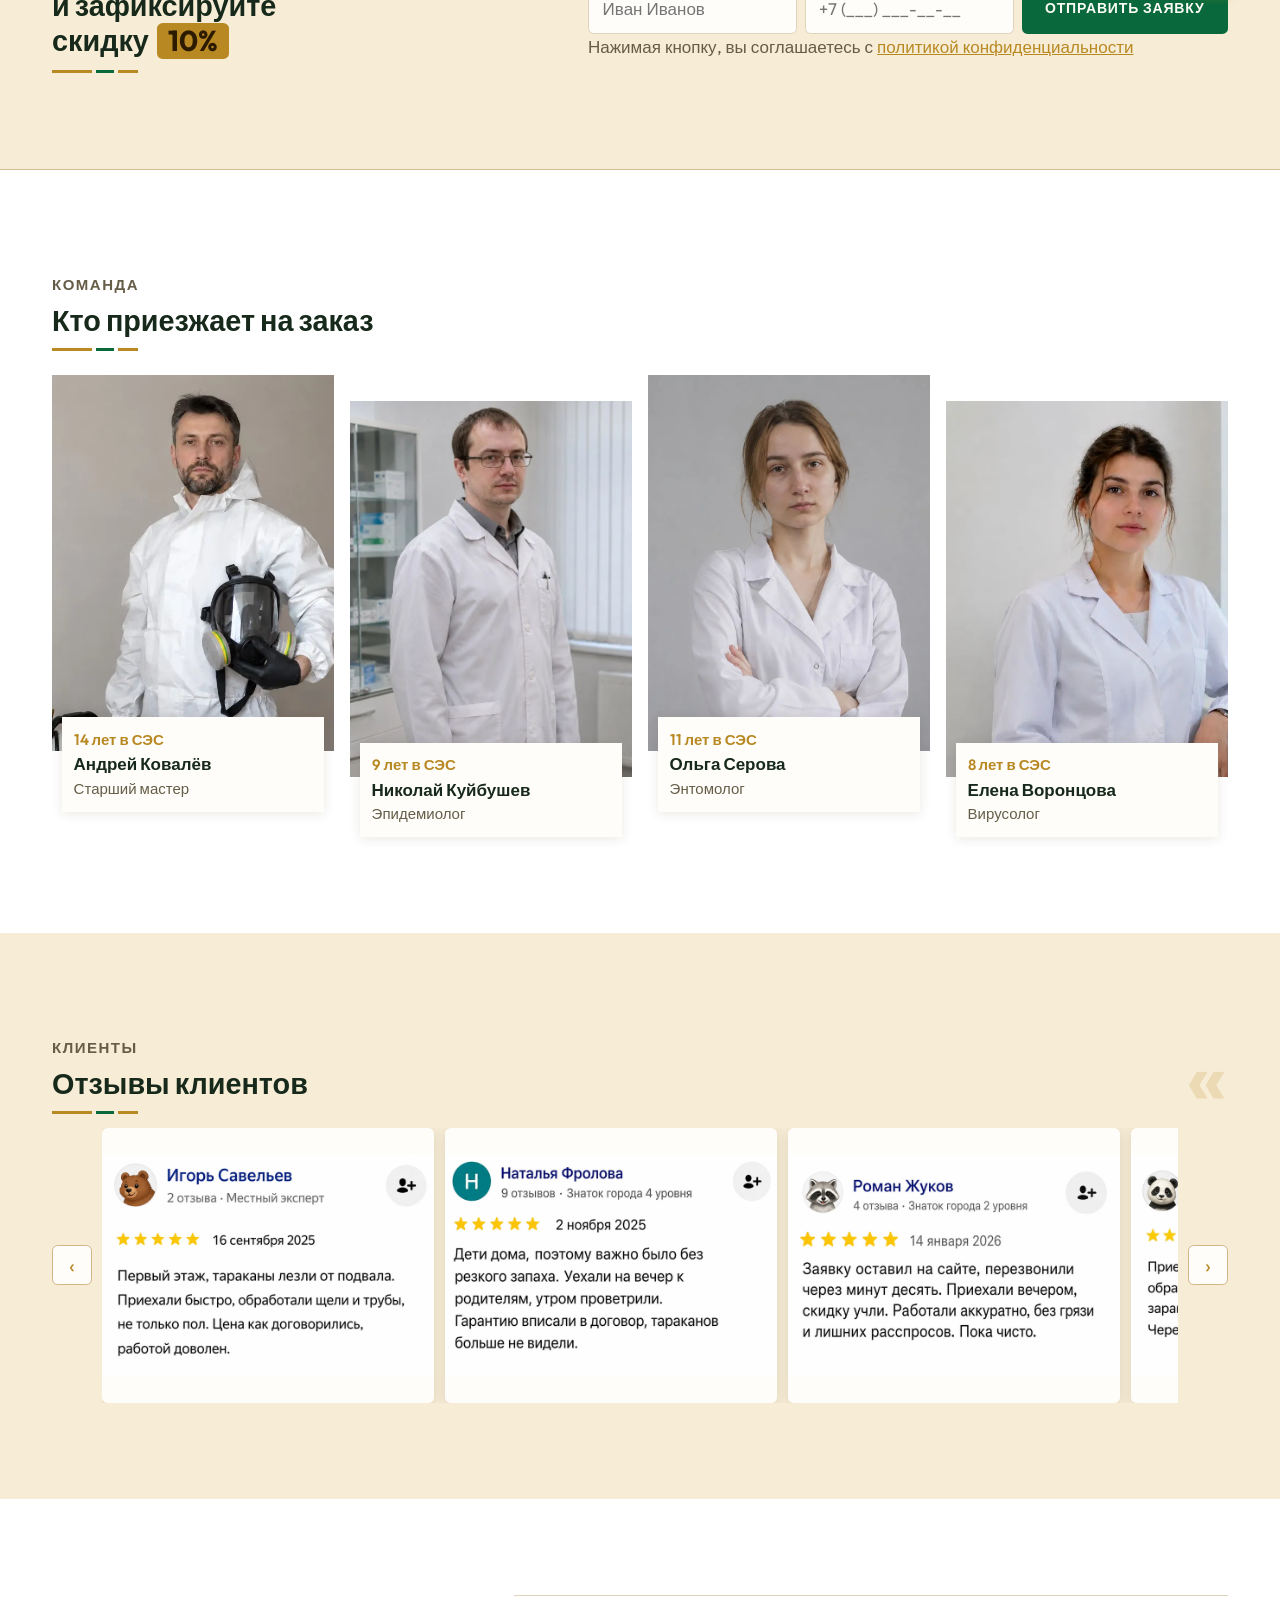
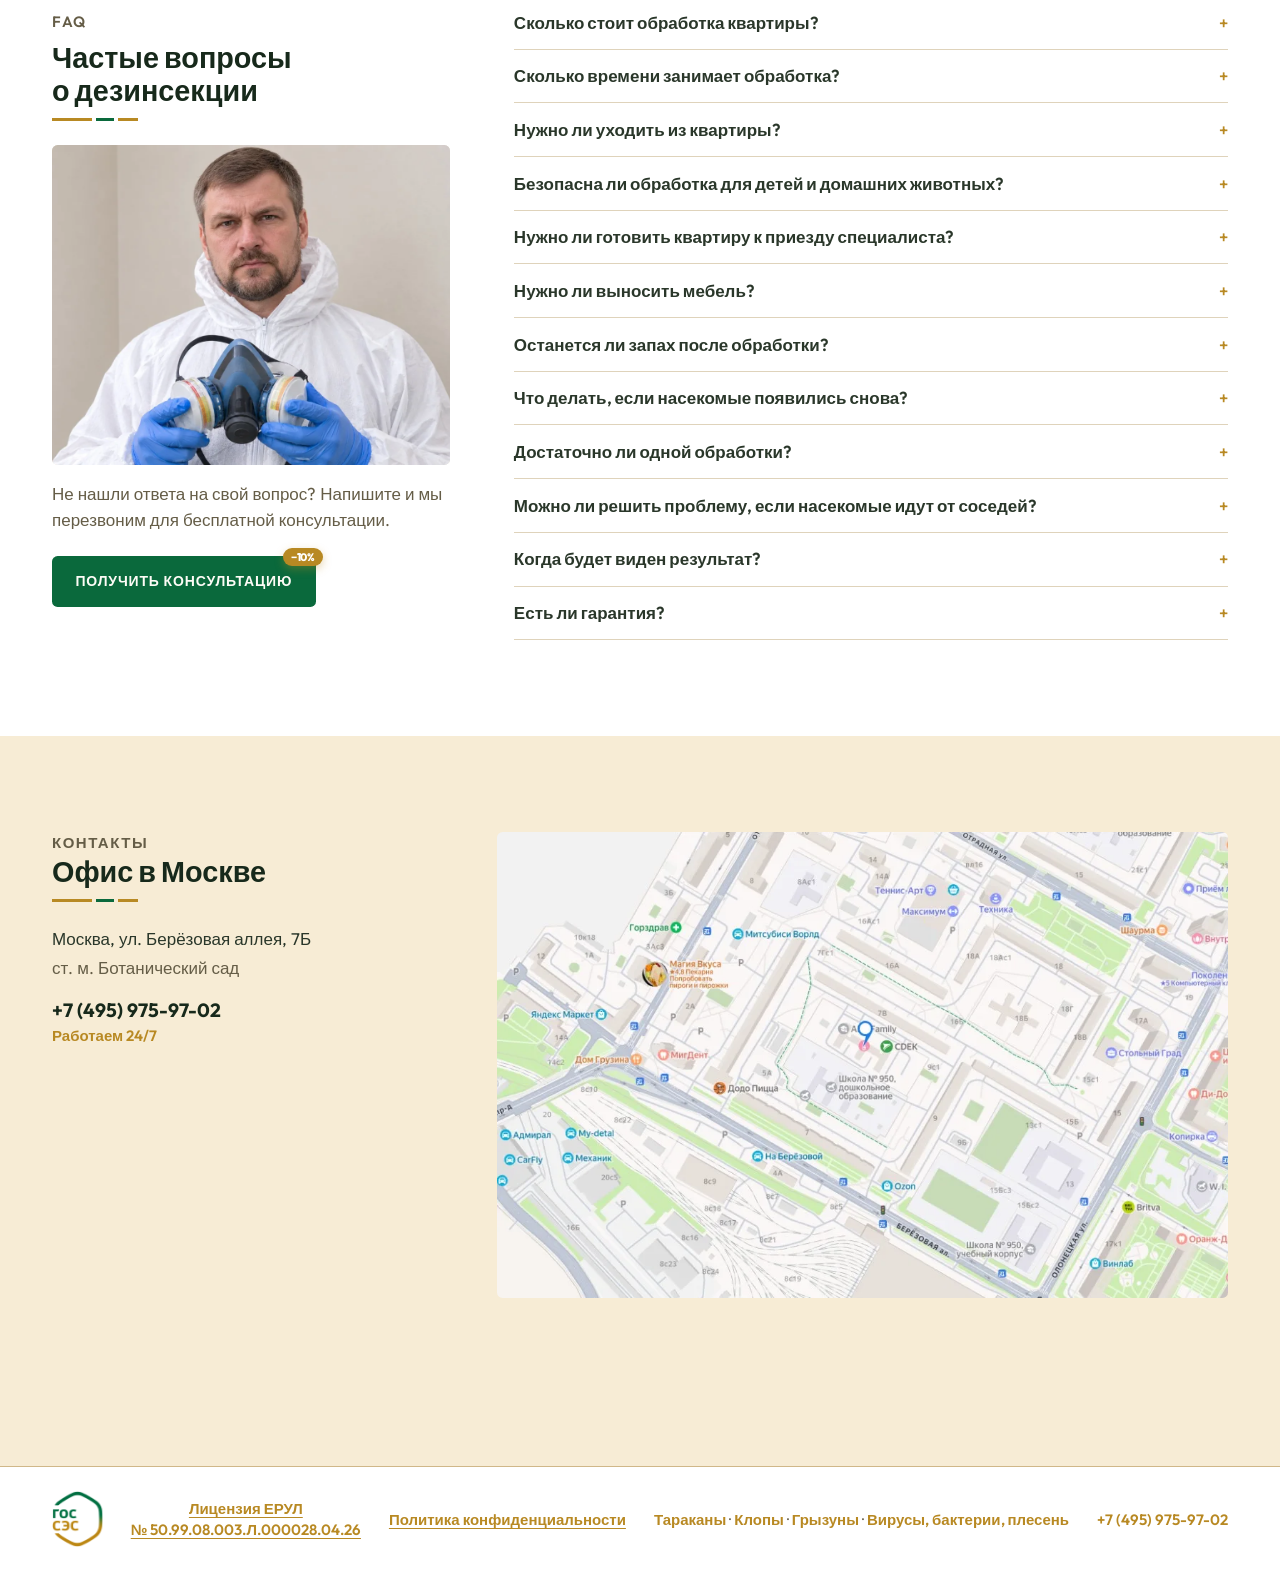
==== commit 26fef84d: "add coockies" ====
--- a/index.html
+++ b/index.html
@@ -772,6 +772,12 @@
     <script src="assets/js/forms.js" defer></script>
     <script src="assets/js/quiz.js" defer></script>
     <script src="assets/js/certs.js" defer></script>
+    <div class="cookie" id="cookie" hidden>
+        <p>Оставаясь на сайте, вы соглашаетесь<br>с тем, что мы используем <a href="cookies.html">файлы cookie</a>.</p>
+        <button class="cookie-x" type="button" aria-label="Закрыть"></button>
+    </div>
+    <script src="assets/js/cookie.js"></script>
+
     <link rel="stylesheet" href="https://cdn.envybox.io/widget/cbk.css">
     <script type="text/javascript" src="https://cdn.envybox.io/widget/cbk.js?wcb_code=e65398c9c5c36e1660ae6822b784f4d7" charset="UTF-8" async></script>
 </body>
--- a/assets/css/main.css
+++ b/assets/css/main.css
@@ -10,6 +10,7 @@
 @import url("./components/nav.css") layer(components);
 @import url("./components/footer.css") layer(components);
 @import url("./components/modal.css") layer(components);
+@import url("./components/cookie.css") layer(components);
 @import url("./sections/hero.css") layer(components);
 @import url("./sections/trust.css") layer(components);
 @import url("./sections/pricing.css") layer(components);
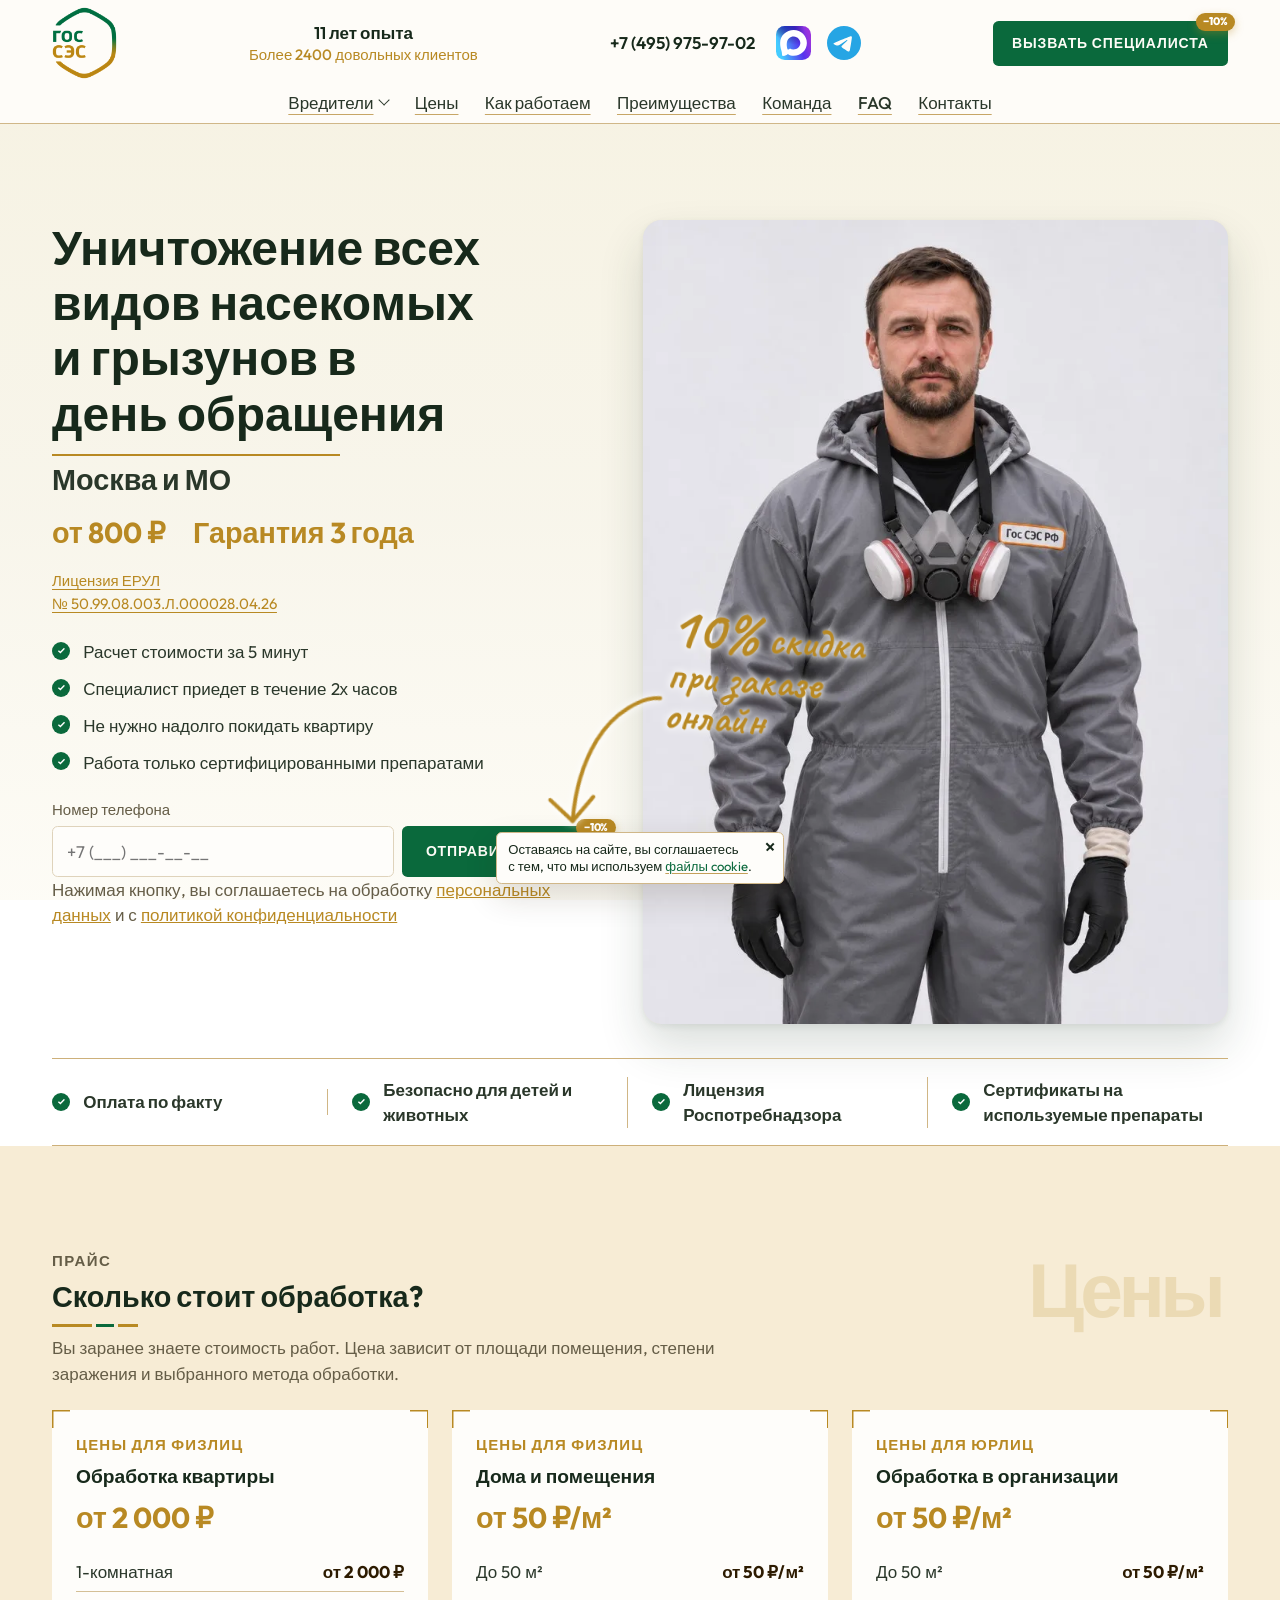
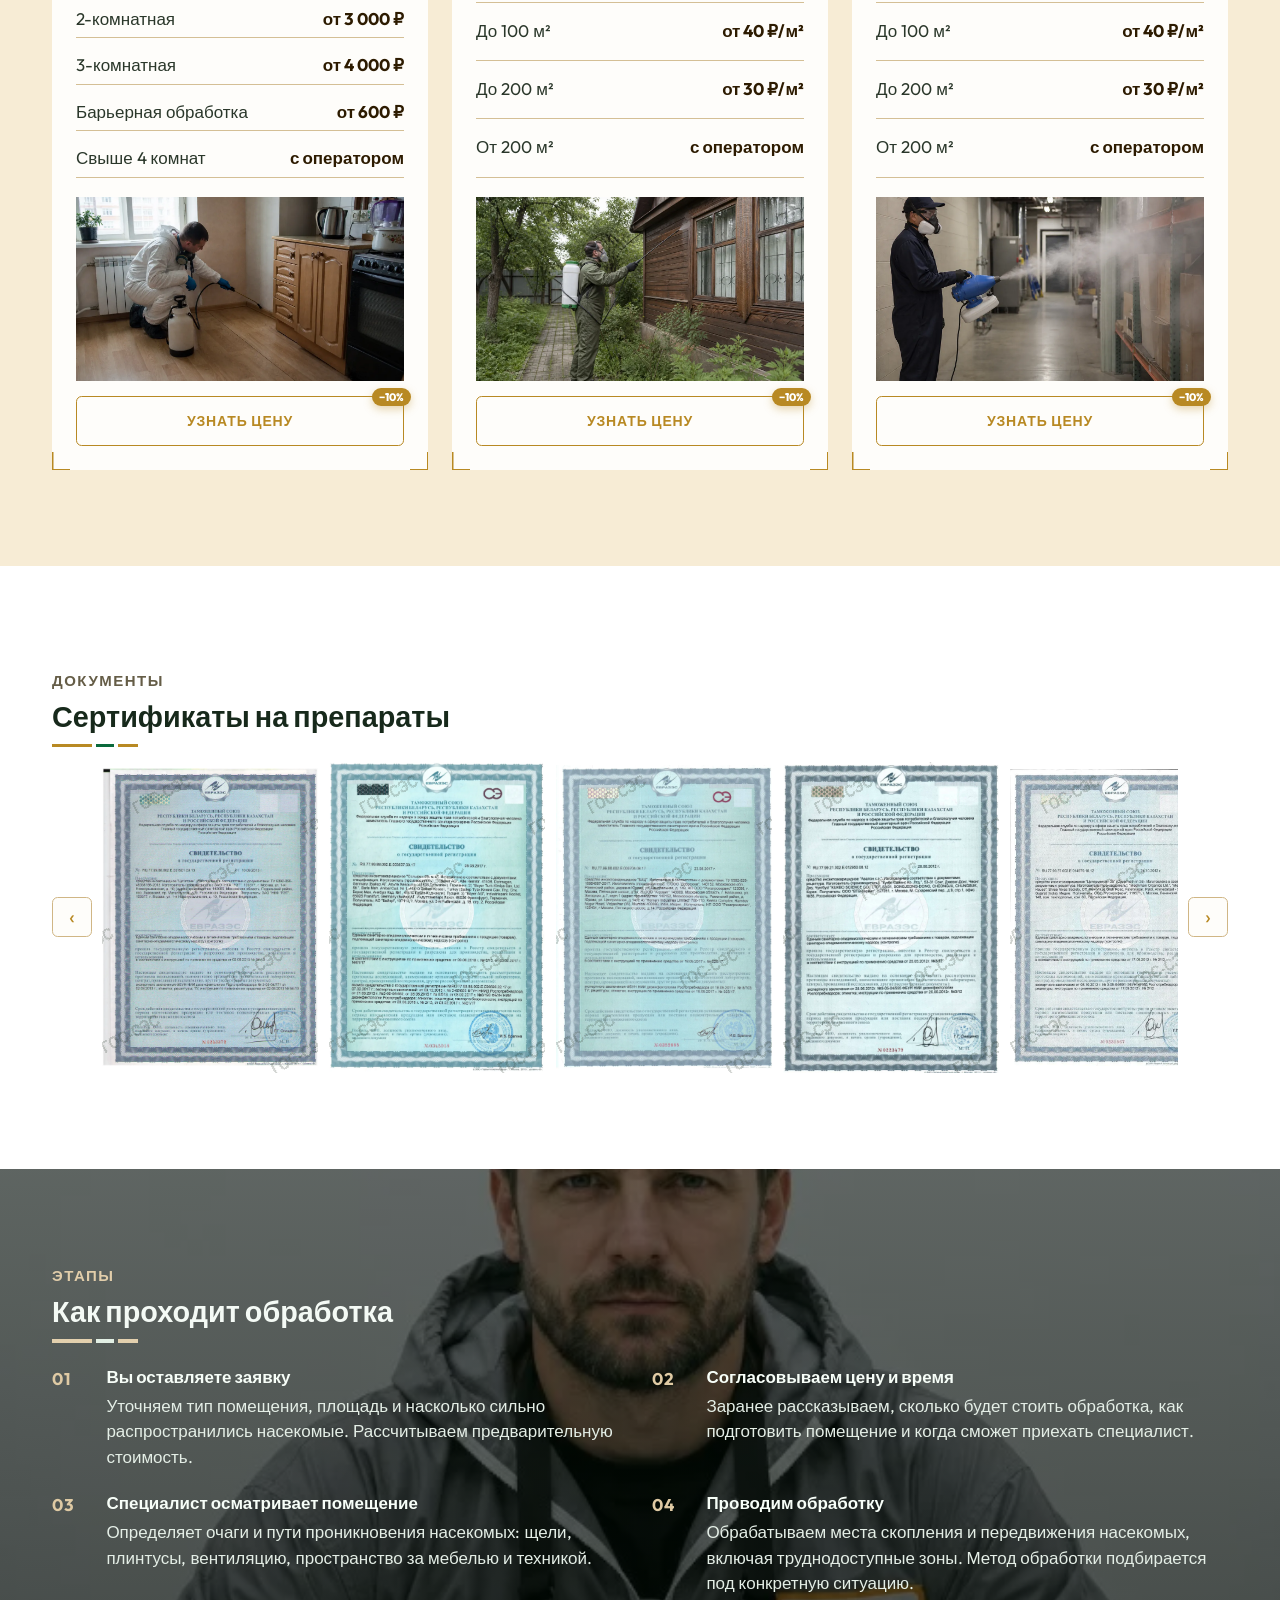
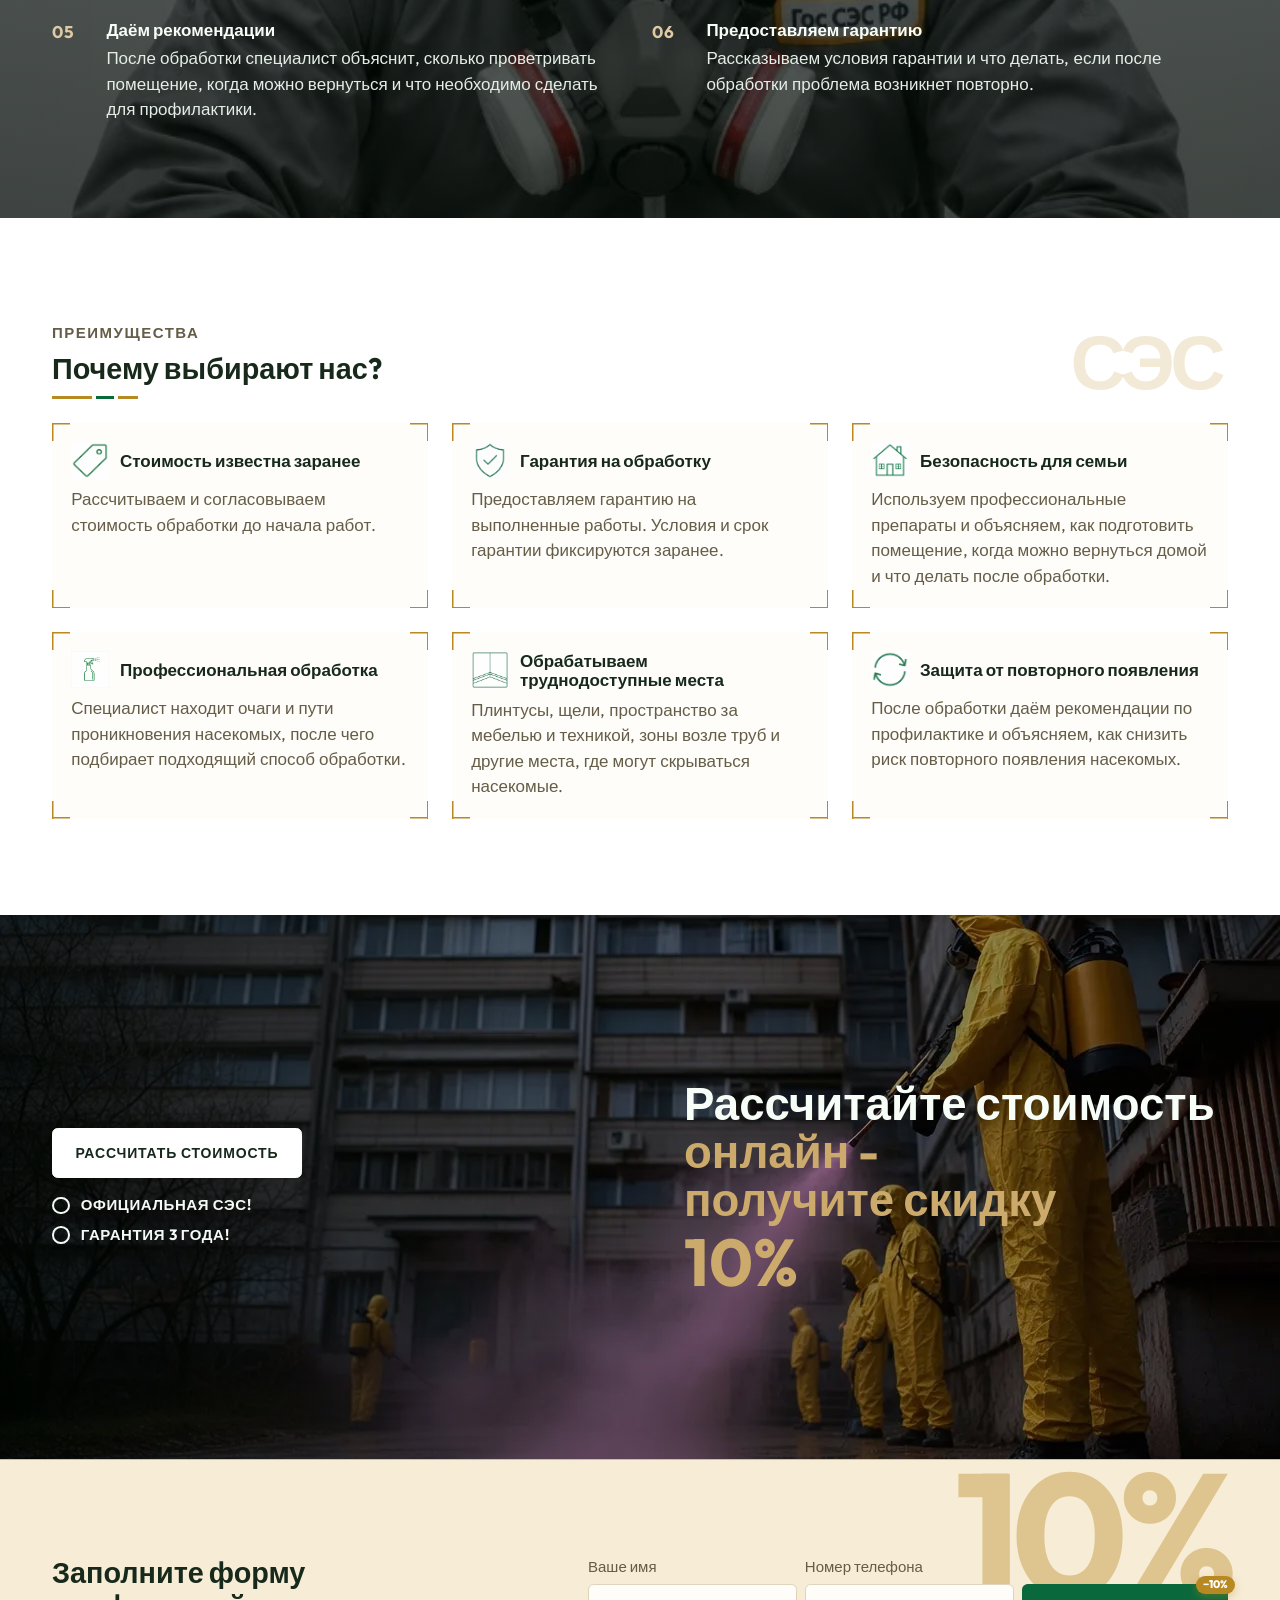
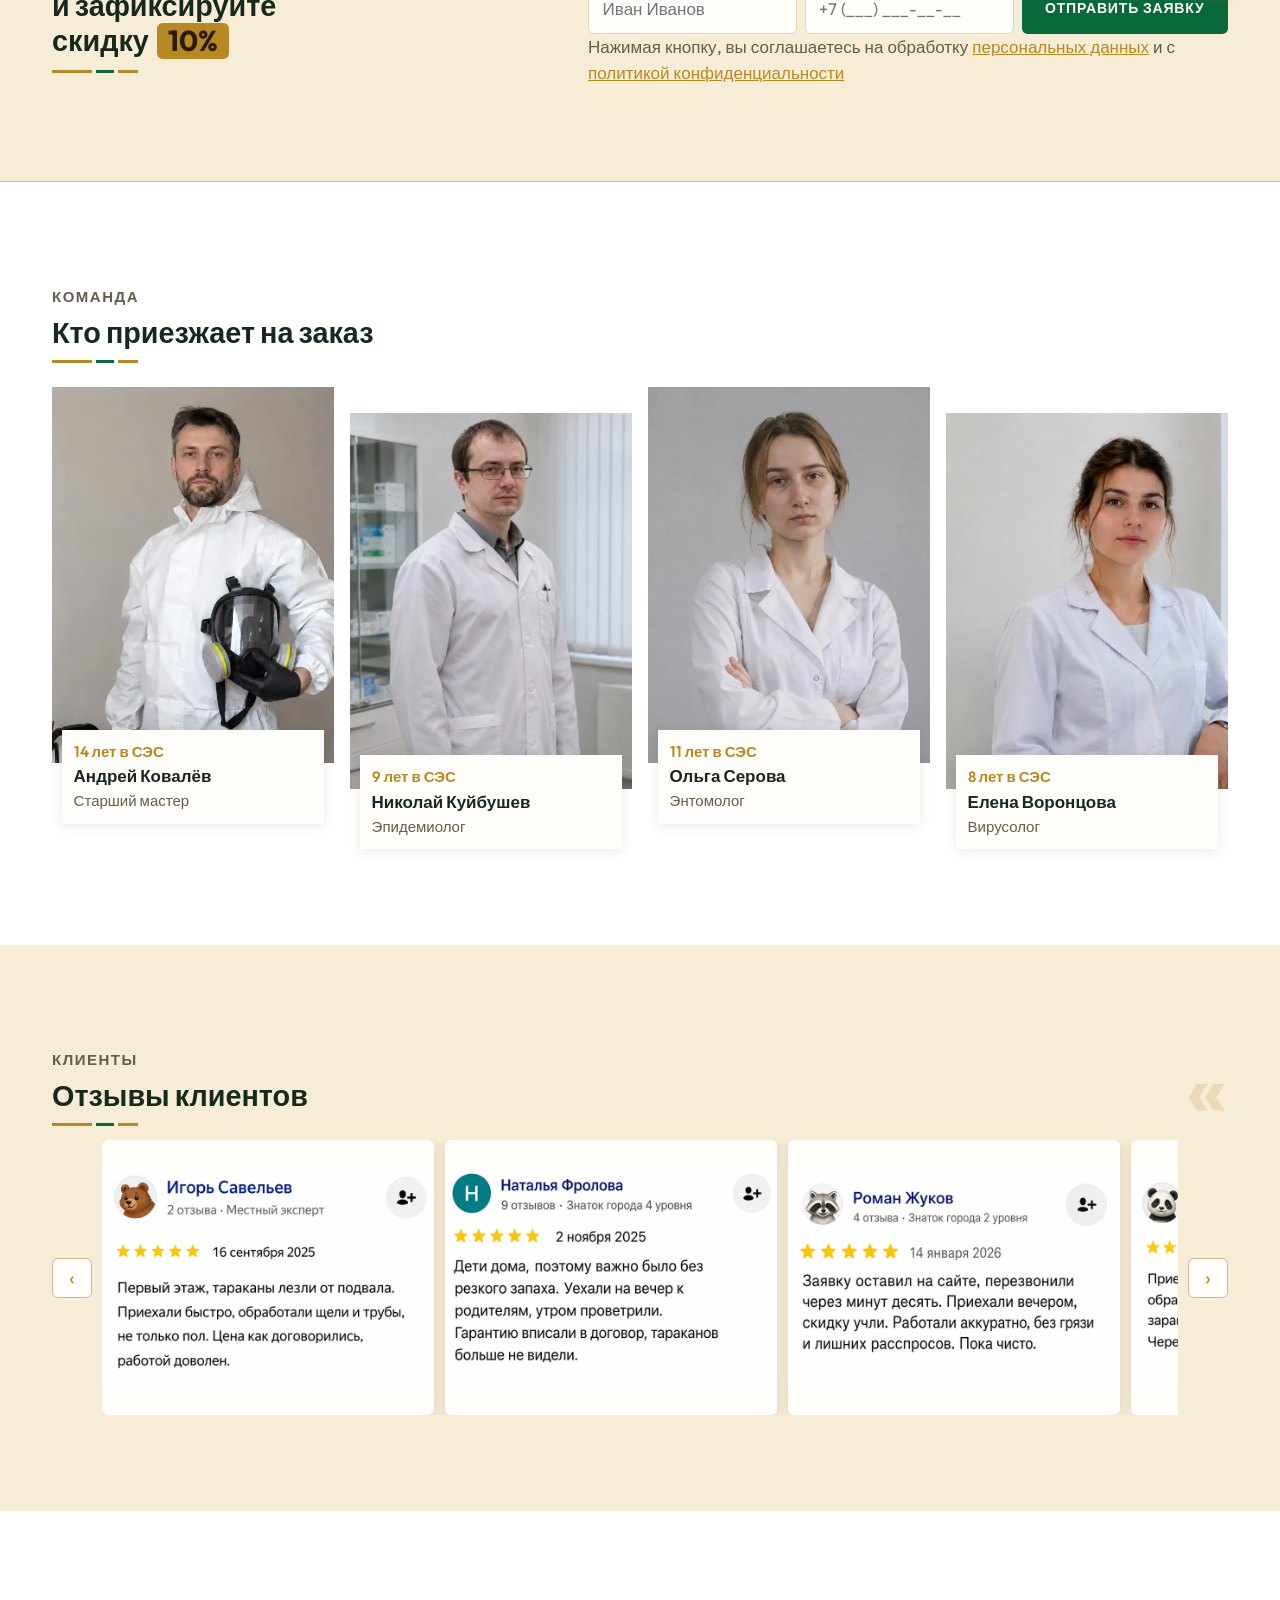
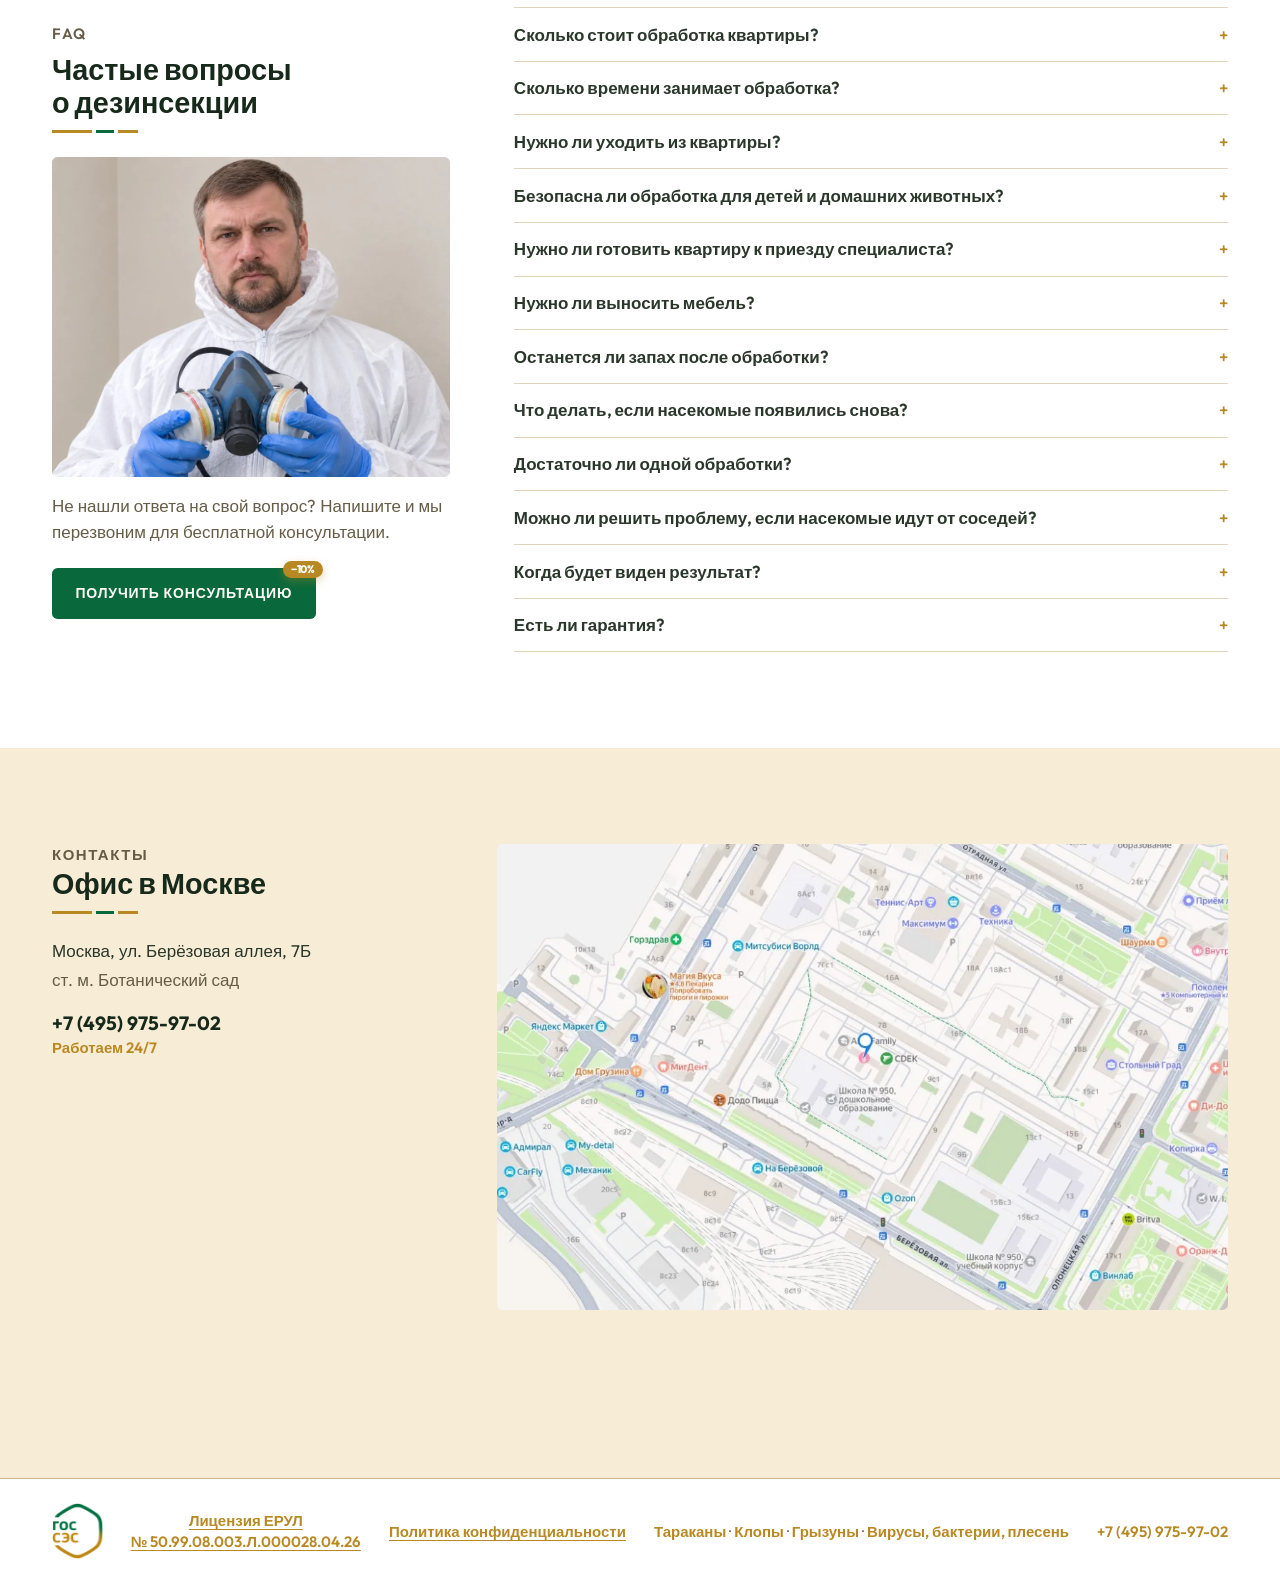
==== commit 2b0d0f6f: "update legal info" ====
--- a/index.html
+++ b/index.html
@@ -126,7 +126,7 @@
                                 <button class="btn btn-primary" type="submit">Отправить заявку<span class="btn-off" aria-hidden="true">−10%</span></button>
                             </div>
                             <p class="form-error" hidden></p>
-                            <p class="form-note">Нажимая кнопку, вы соглашаетесь с <a href="privacy.html">политикой конфиденциальности</a></p>
+                            <p class="form-note">Нажимая кнопку, вы соглашаетесь на обработку <a href="soglasie.html">персональных данных</a> и с <a href="privacy.html">политикой конфиденциальности</a></p>
                         </form>
                         <p class="form-done" hidden>Заявка принята. Перезвоним согласовать время.</p>
                     </div>
@@ -488,7 +488,7 @@
                     </div>
                     <label class="quiz-consent">
                         <input type="checkbox" name="consent">
-                        <span>Я согласен(-на) на обработку <a href="privacy.html">персональных данных</a> и с <a href="privacy.html">политикой конфиденциальности</a></span>
+                        <span>Я согласен(-на) на обработку <a href="soglasie.html">персональных данных</a> и с <a href="privacy.html">политикой конфиденциальности</a></span>
                     </label>
                     <p class="form-error" hidden></p>
                     <button class="btn btn-primary" type="submit">Отправить</button>
@@ -514,7 +514,7 @@
                             <button class="btn btn-primary" type="submit">Отправить заявку<span class="btn-off" aria-hidden="true">−10%</span></button>
                         </div>
                         <p class="form-error" hidden></p>
-                        <p class="form-note">Нажимая кнопку, вы соглашаетесь с <a href="privacy.html">политикой конфиденциальности</a></p>
+                        <p class="form-note">Нажимая кнопку, вы соглашаетесь на обработку <a href="soglasie.html">персональных данных</a> и с <a href="privacy.html">политикой конфиденциальности</a></p>
                     </form>
                     <p class="form-done" hidden>Заявка принята. Перезвоним и зафиксируем скидку.</p>
                 </div>
@@ -736,7 +736,7 @@
                 </div>
                 <button class="btn btn-primary" type="submit">Отправить заявку<span class="btn-off" aria-hidden="true">−10%</span></button>
                 <p class="form-error" hidden></p>
-                <p class="form-note">Нажимая кнопку, вы соглашаетесь с <a href="privacy.html">политикой конфиденциальности</a></p>
+                <p class="form-note">Нажимая кнопку, вы соглашаетесь на обработку <a href="soglasie.html">персональных данных</a> и с <a href="privacy.html">политикой конфиденциальности</a></p>
             </form>
             <p class="form-done" hidden>Заявка принята. Перезвоним согласовать время.</p>
         </div>
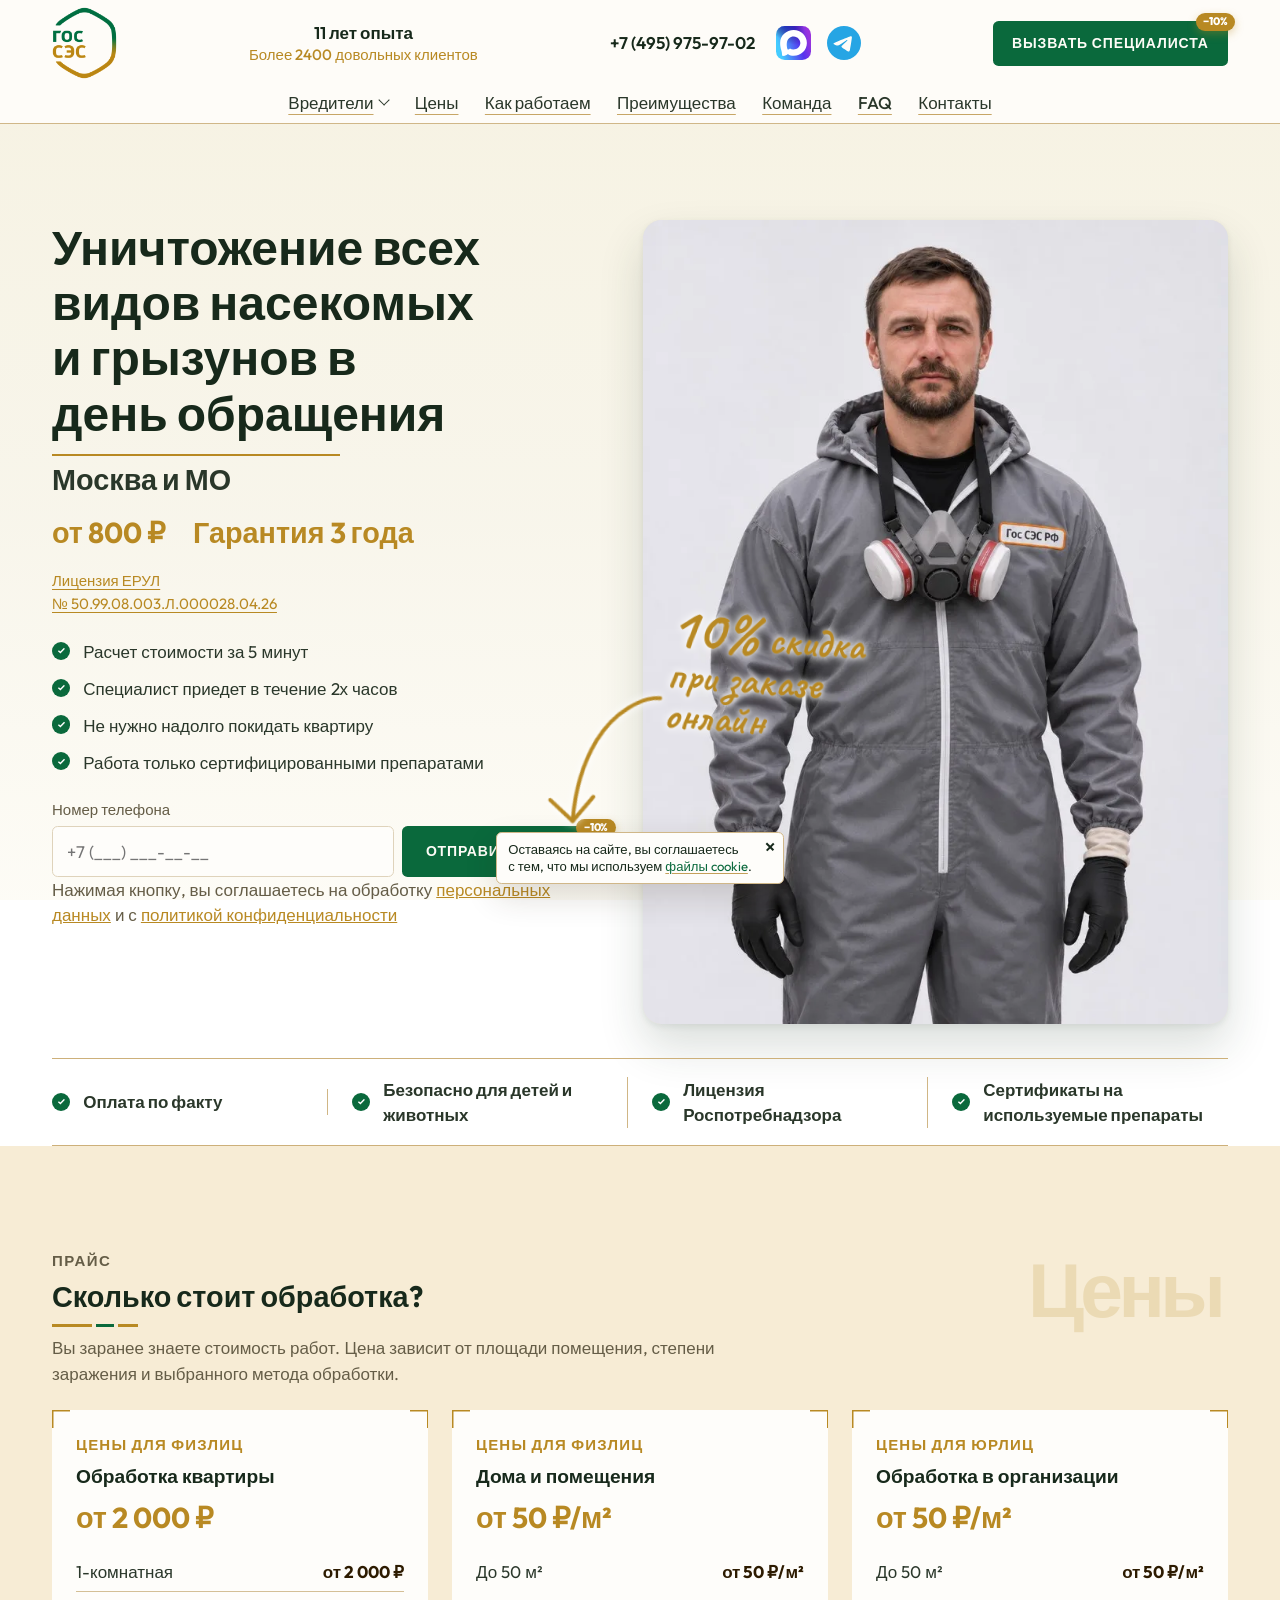
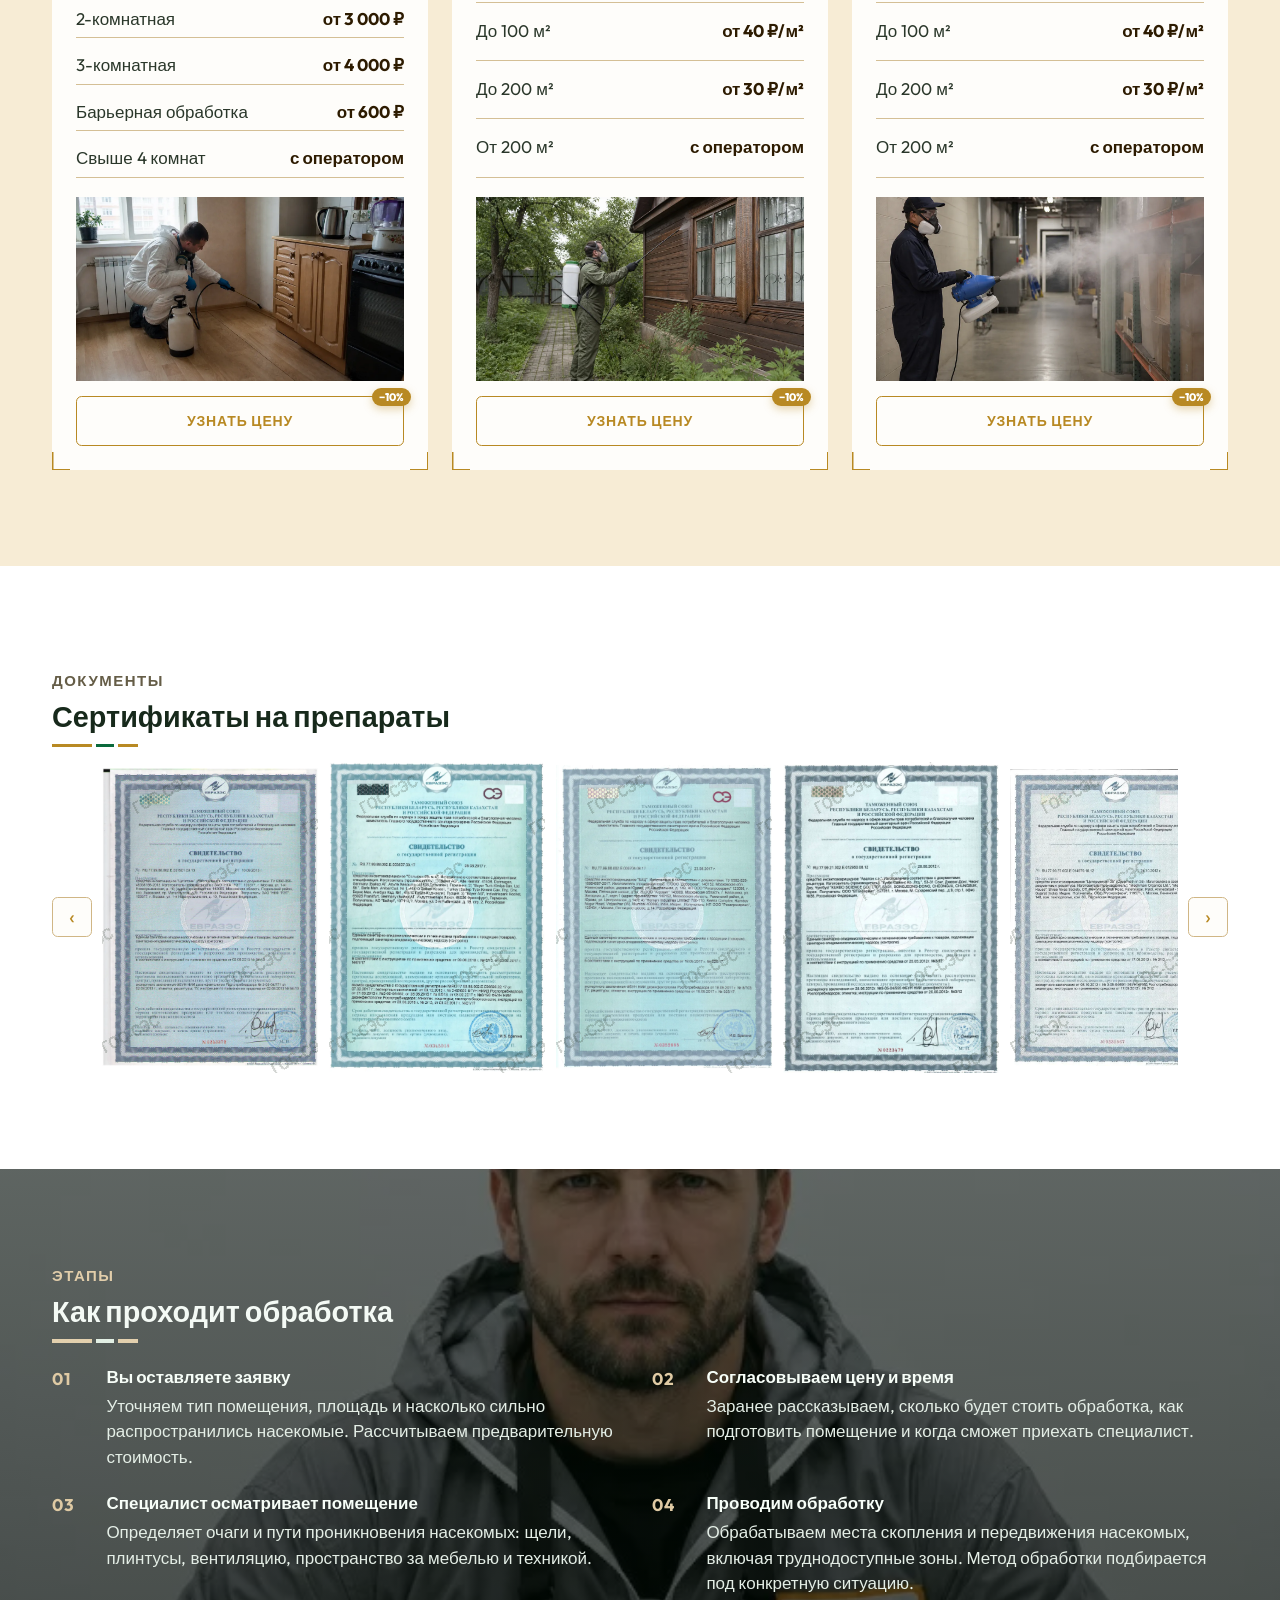
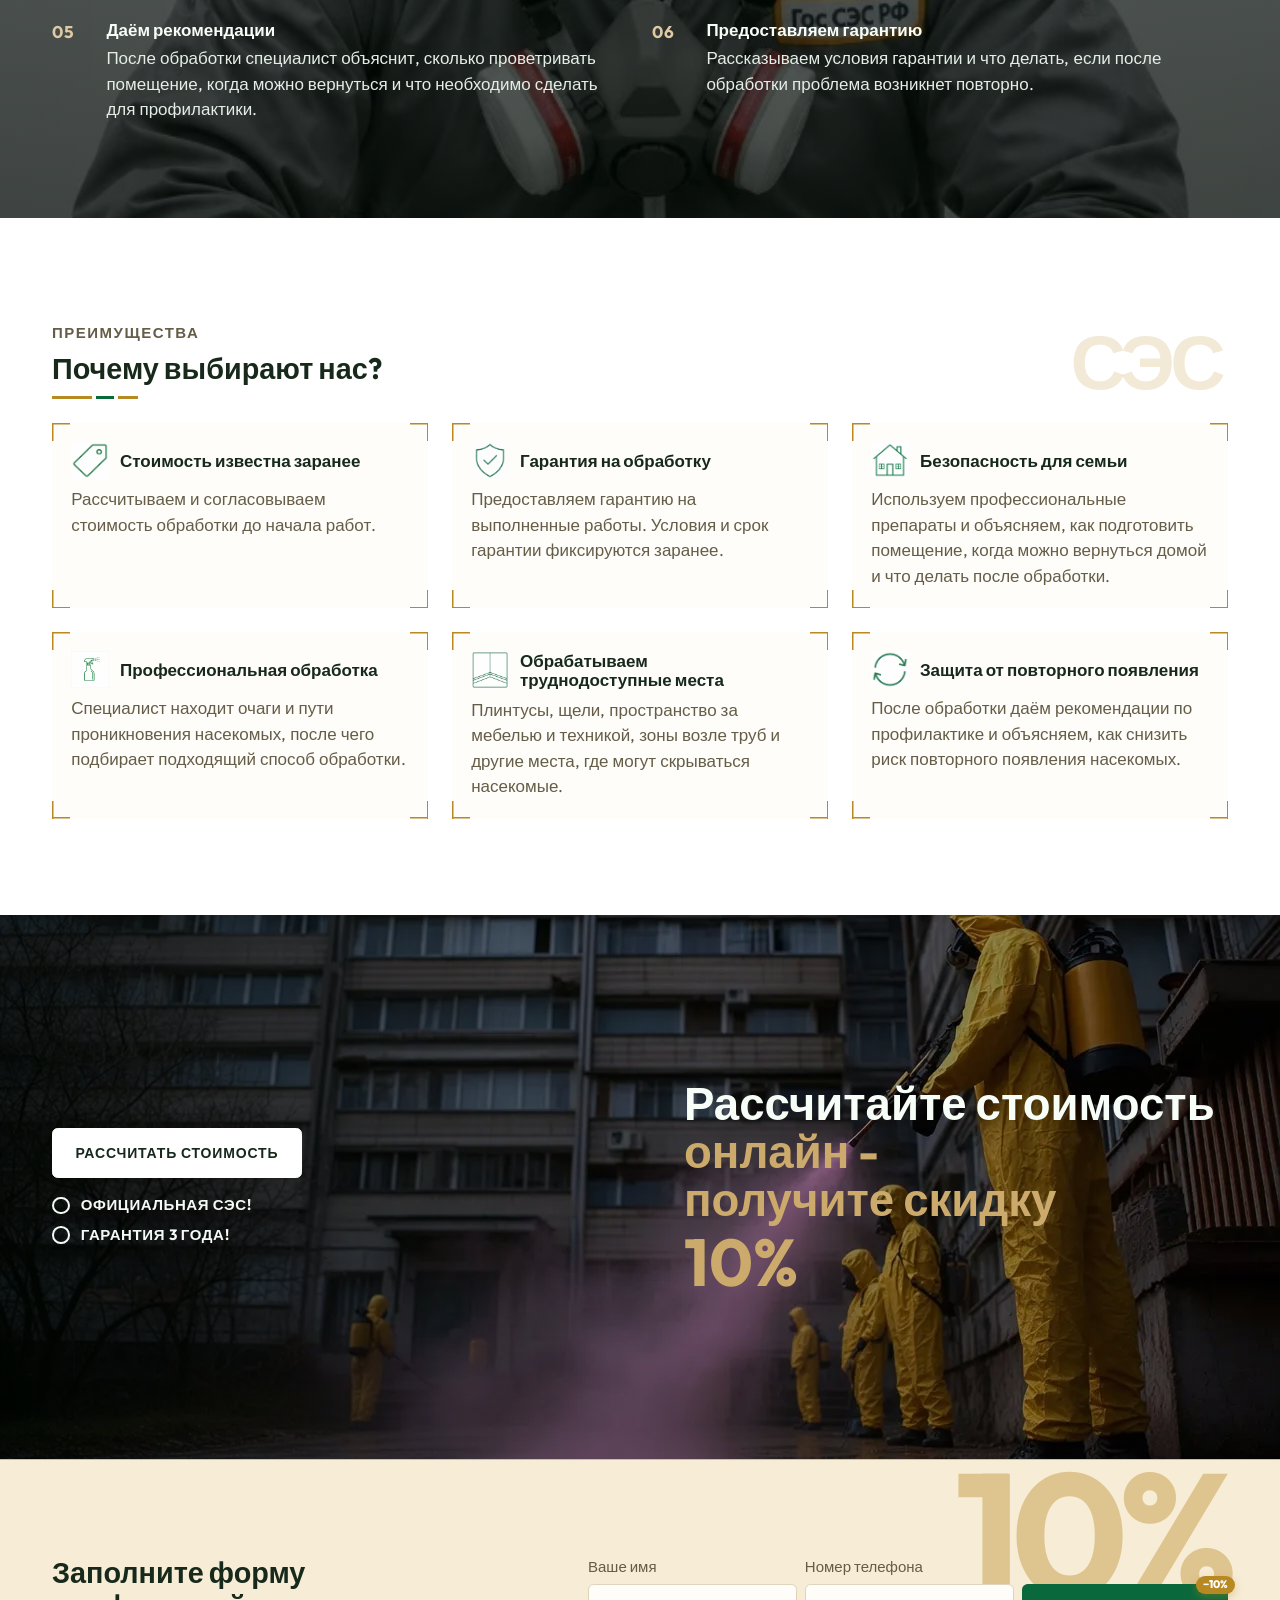
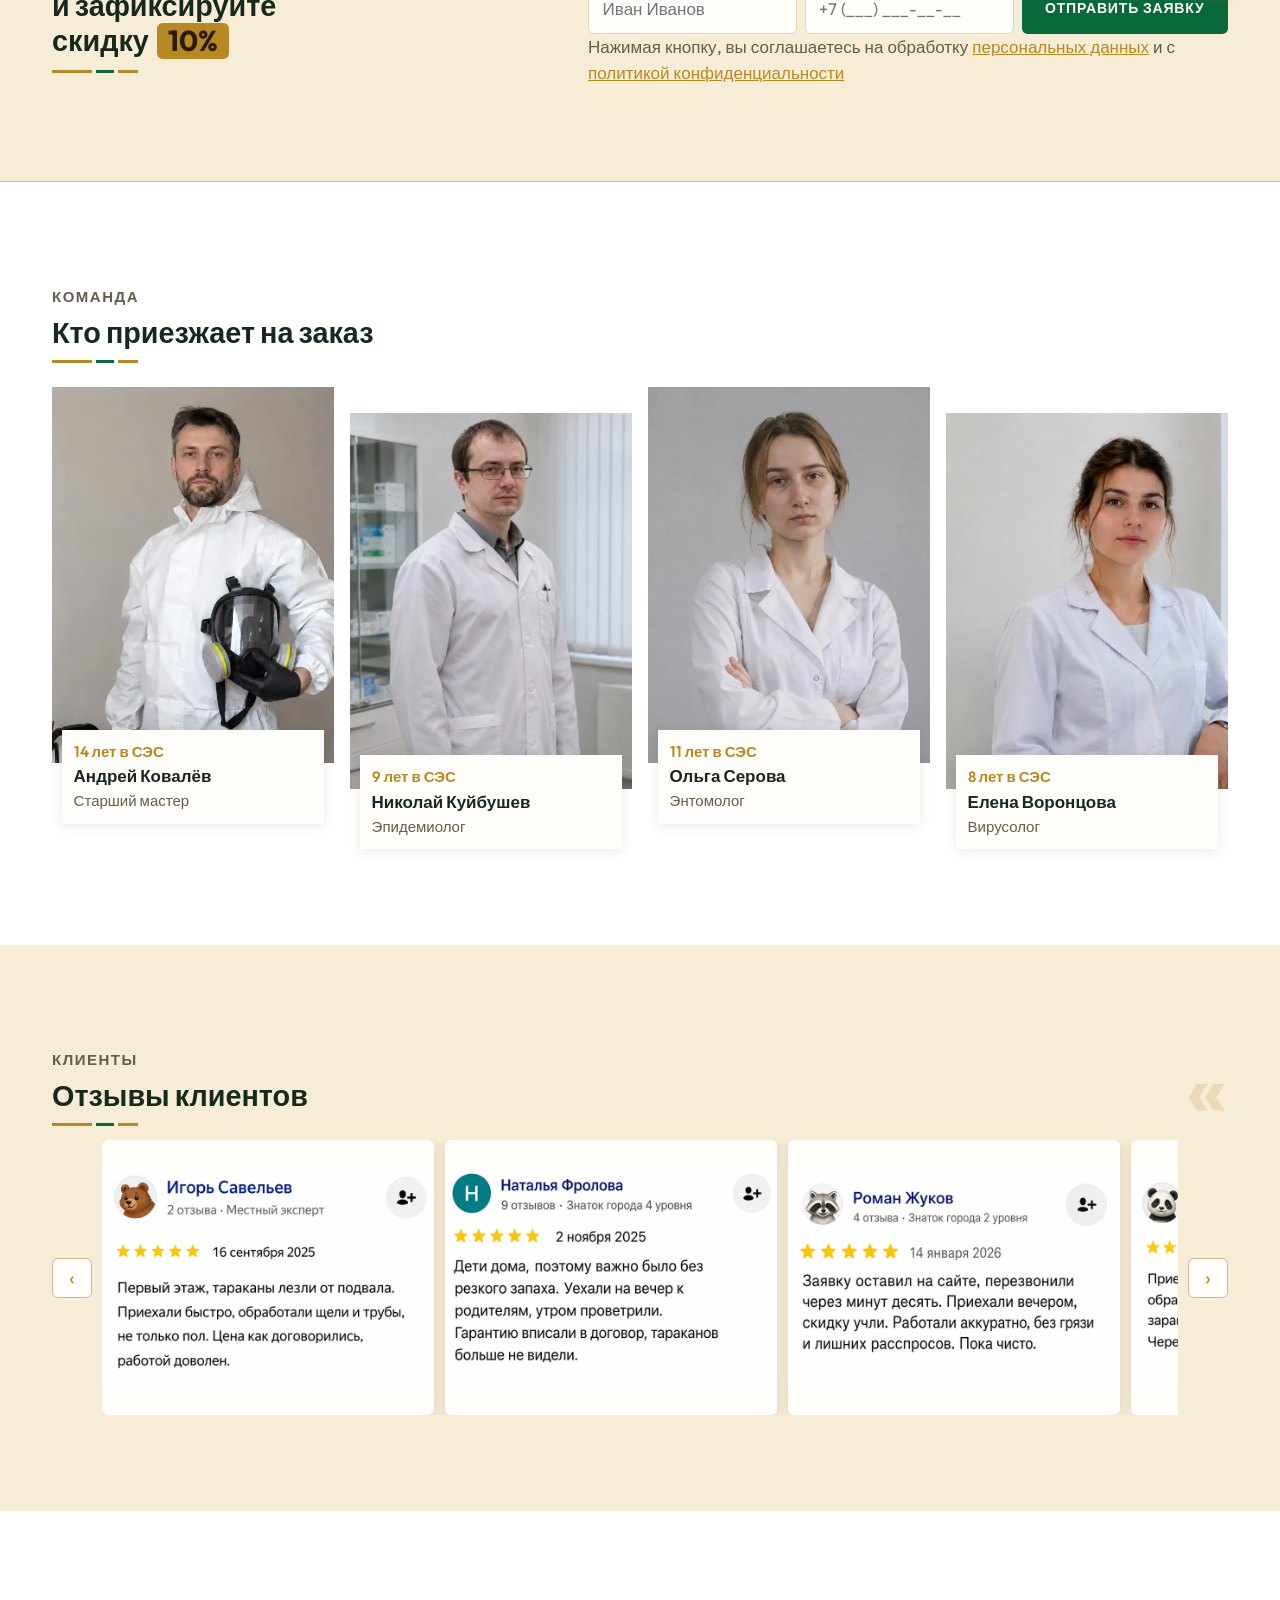
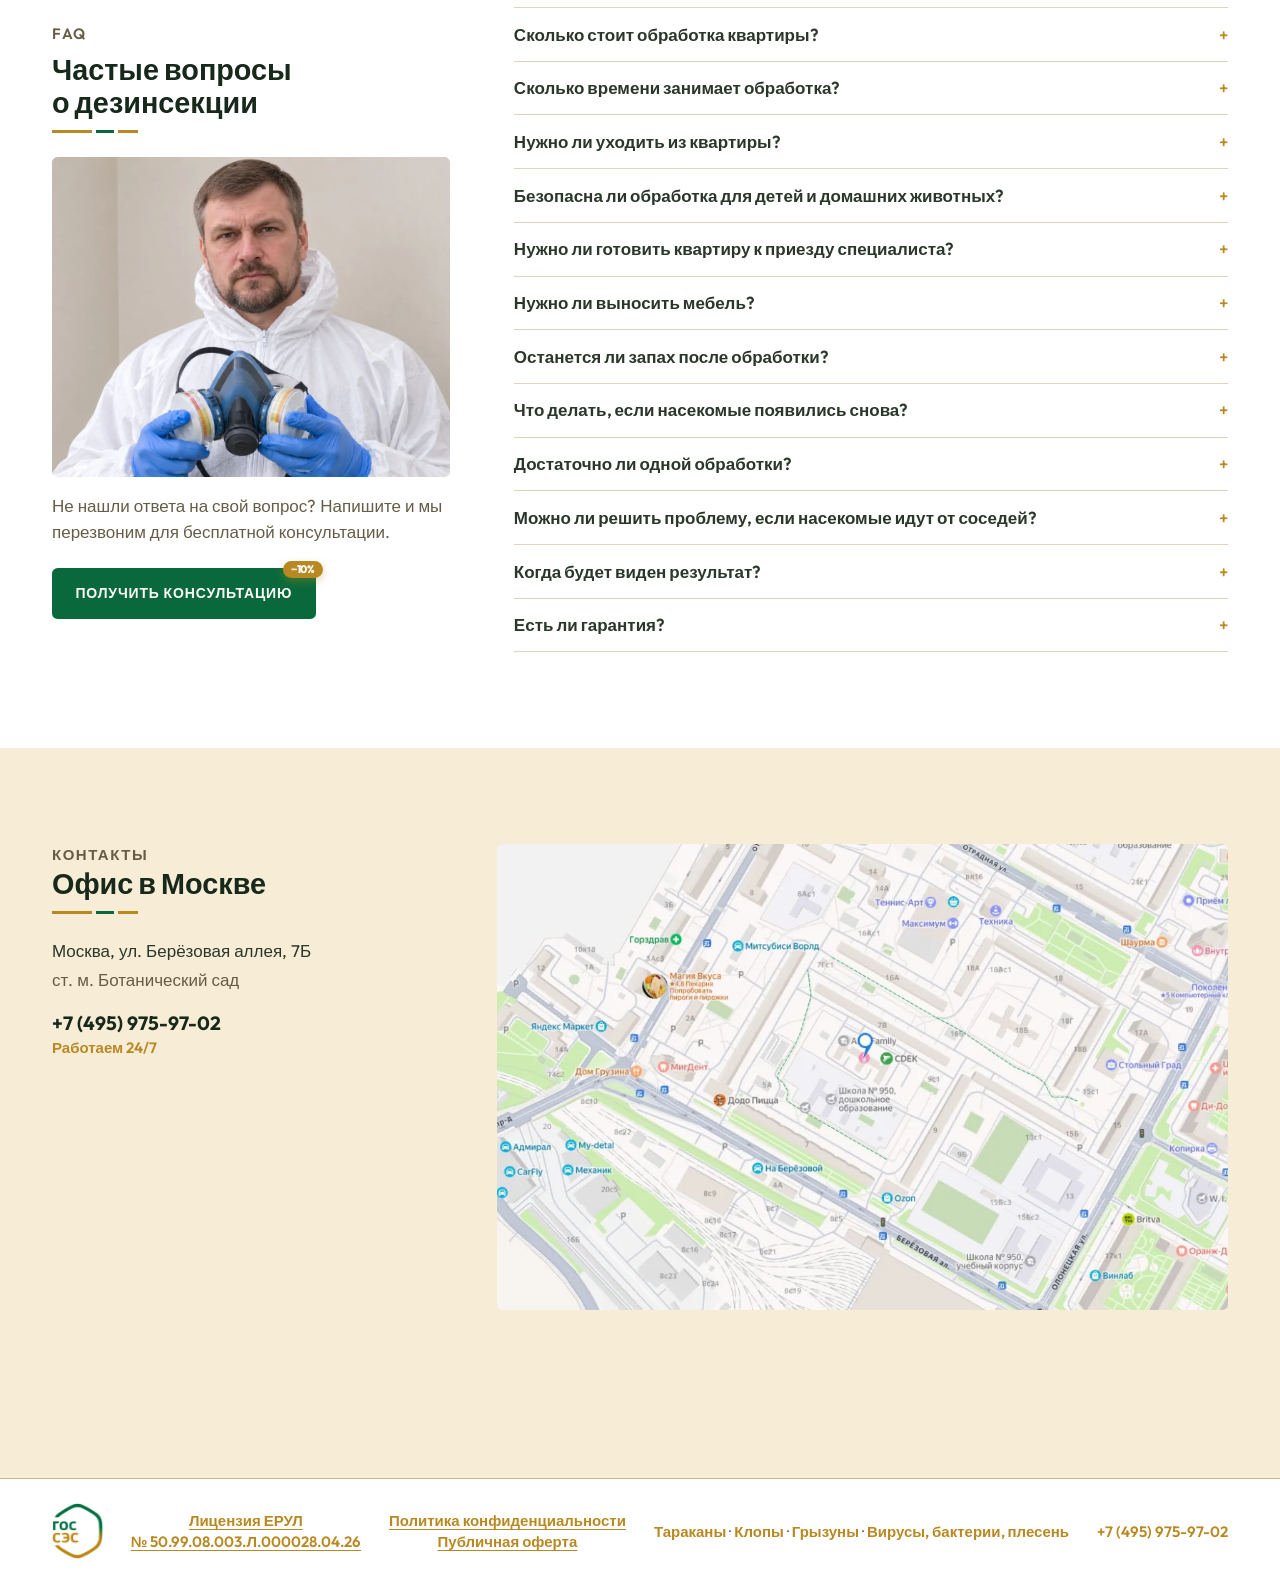
==== commit e0006a03: "add offerta" ====
--- a/index.html
+++ b/index.html
@@ -709,7 +709,7 @@
                 <span>ГОС СЭС</span>
             </a>
             <p><a class="is-doc" href="assets/img/license-erul.webp" data-open-doc>Лицензия ЕРУЛ<br>№ 50.99.08.003.Л.000028.04.26</a></p>
-            <p><a class="is-doc" href="privacy.html">Политика конфиденциальности</a></p>
+            <p><a class="is-doc" href="privacy.html">Политика конфиденциальности</a><br><a class="is-doc" href="oferta.html">Публичная оферта</a></p>
             <p><a href="tarakany.html">Тараканы</a> · <a href="klopy.html">Клопы</a> · <a href="gryzuny.html">Грызуны</a> · <a href="dezinfekciya.html">Вирусы, бактерии, плесень</a></p>
             <p><a href="tel:+74959759702">+7 (495) 975-97-02</a></p>
         </div>
